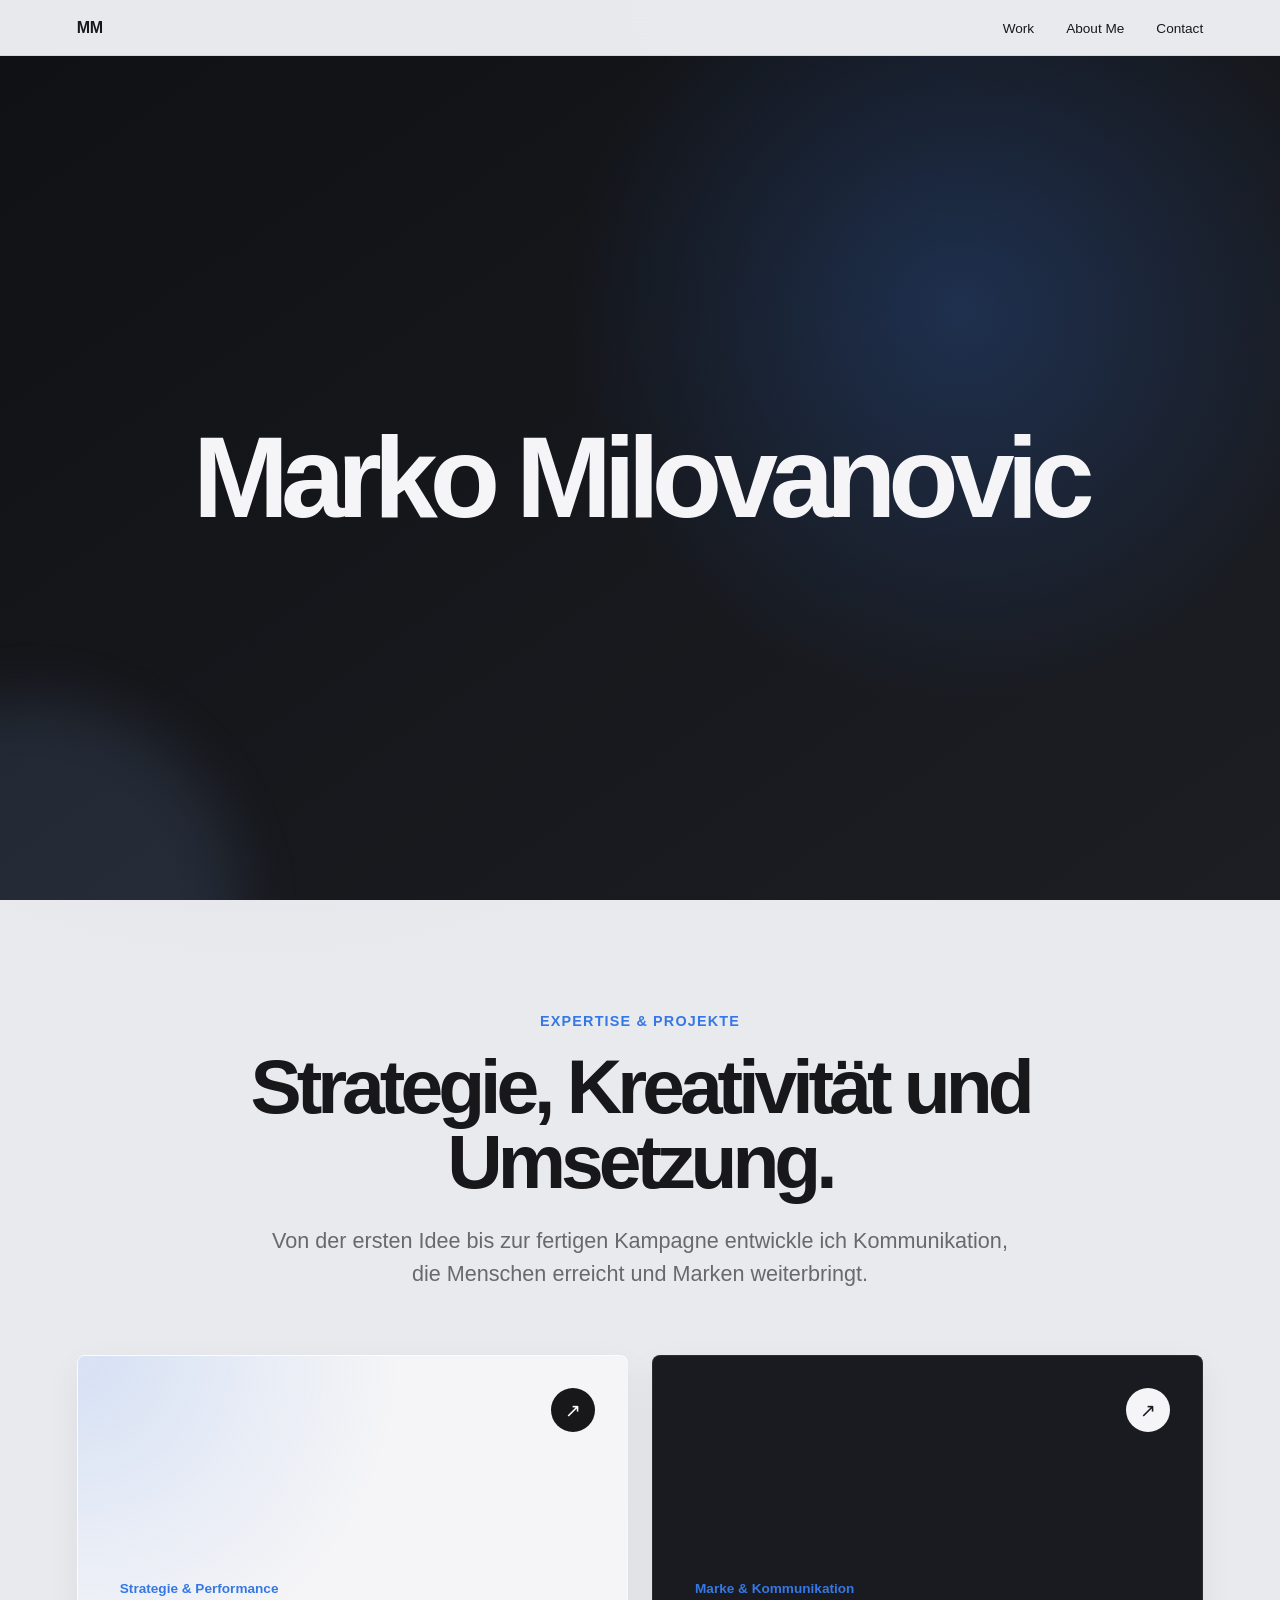
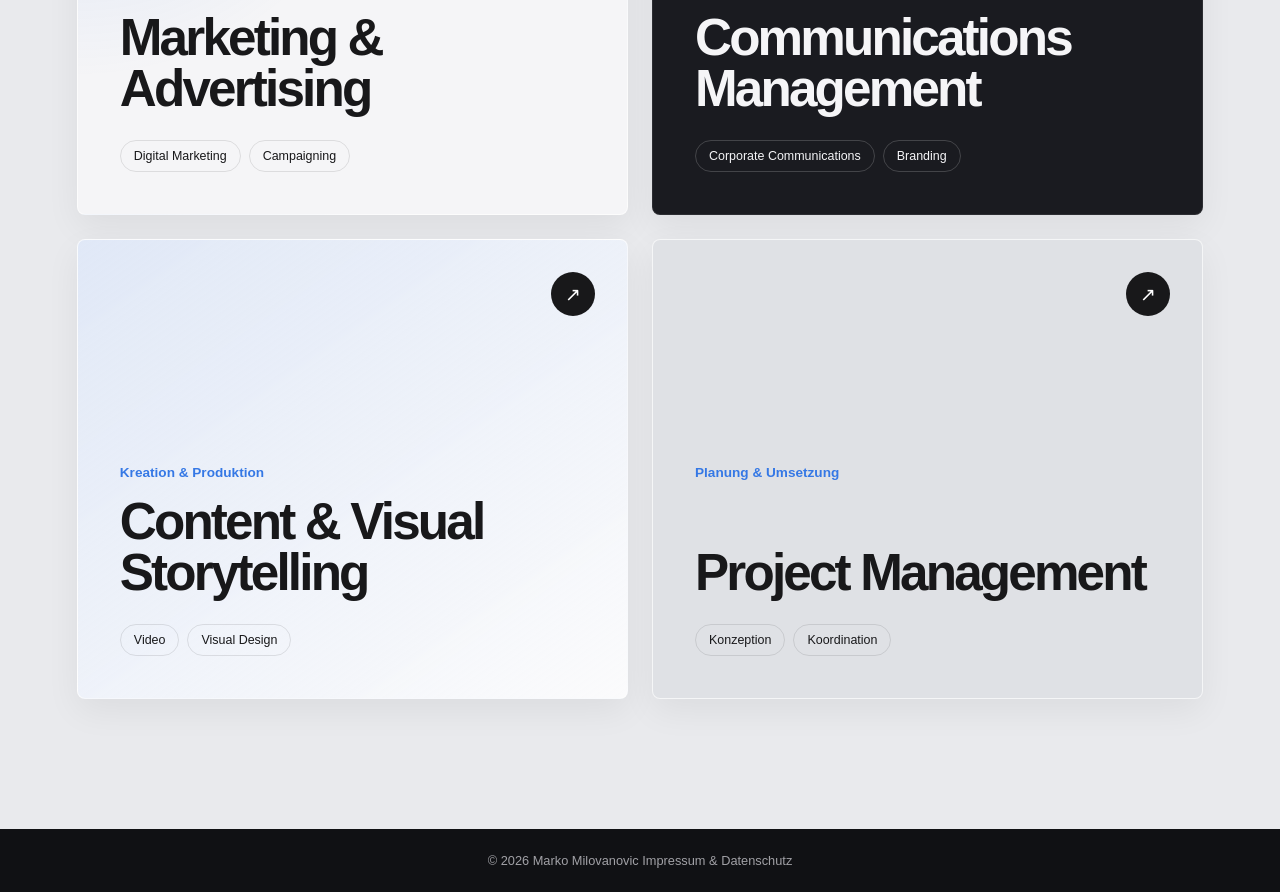
==== index.html @ e4eab1ae "Initial commit" ====
<!DOCTYPE html>
<html lang="de">
<head>
  <meta charset="UTF-8" />
  <meta name="viewport" content="width=device-width, initial-scale=1.0" />

  <meta
    name="description"
    content="Portfolio von Marko Milovanovic mit Projekten aus Marketing, Kommunikation, Content und Projektmanagement."
  />

  <title>Marko Milovanovic – Portfolio</title>
  <link rel="stylesheet" href="styles.css" />
</head>

<body>

  <div class="page-wrap">

    <!-- HEADER -->
    <header class="main-header">

      <a class="logo" href="index.html">MM</a>

      <nav aria-label="Hauptnavigation">
        <ul>
          <li><a href="#work">Work</a></li>
          <li><a href="about.html">About Me</a></li>
          <li><a href="contact.html">Contact</a></li>
        </ul>
      </nav>

    </header>

    <!-- HERO -->
    <section class="hero">
      <h1 id="title">Marko Milovanovic</h1>
    </section>

    <!-- EXPERTISE & WORK -->
    <section class="work-section" id="work">

      <div class="section-heading">

        <p class="section-label">Expertise & Projekte</p>

        <h2 class="work-title">
          Strategie, Kreativität und Umsetzung.
        </h2>

        <p class="section-intro">
          Von der ersten Idee bis zur fertigen Kampagne entwickle ich
          Kommunikation, die Menschen erreicht und Marken weiterbringt.
        </p>

      </div>

      <div class="project-grid">

        <!-- MARKETING -->
        <a class="project-card marketing-card" href="marketing.html">


          <div class="card-content">
            <p class="card-label">Strategie & Performance</p>
            <h3>Marketing & Advertising</h3>

            <div class="card-tags">
              <span>Digital Marketing</span>
              <span>Campaigning</span>
            </div>
          </div>

          <span class="card-arrow">↗</span>

        </a>

        <!-- COMMUNICATIONS MANAGEMENT -->
        <a class="project-card communications-card" href="communications.html">

          <div class="card-content">
            <p class="card-label">Marke & Kommunikation</p>
            <h3>Communications Management</h3>

            <div class="card-tags">
              <span>Corporate Communications</span>
              <span>Branding</span>
            </div>
          </div>

          <span class="card-arrow">↗</span>

        </a>

        <!-- CONTENT -->
        <a class="project-card content-card" href="content.html">

          <div class="card-content">
            <p class="card-label">Kreation & Produktion</p>
            <h3>Content & Visual Storytelling</h3>

            <div class="card-tags">
              <span>Video</span>
              <span>Visual Design</span>
            </div>
          </div>

          <span class="card-arrow">↗</span>

        </a>

        <!-- PROJECT MANAGEMENT -->
        <a
          class="project-card projectmanagement-card"
          href="projectmanagement.html"        >

          <div class="card-content">
            <p class="card-label">Planung & Umsetzung</p>
            <h3>Project Management</h3>

            <div class="card-tags">
              <span>Konzeption</span>
              <span>Koordination</span>
            </div>
          </div>

          <span class="card-arrow">↗</span>

        </a>

      </div>

    </section>

  </div>

  <!-- FOOTER -->
  <footer class="site-footer">

    <div class="footer-inner">
  
      <span>
        © 2026 Marko Milovanovic
      </span>
  
      <a href="legal.html">
        Impressum &amp; Datenschutz
      </a>
  
    </div>
  
  </footer>

  <script src="script.js"></script>

</body>
</html>
---- styles.css ----
/* ==============================
   BASIS
============================== */
* {
  margin: 0;
  padding: 0;
  box-sizing: border-box;
}
:root {
  --background: #e9eaed;
  --surface: #f5f5f7;
  --surface-strong: #ffffff;
  --text: #18181a;
  --text-secondary: #68686d;
  --border: rgba(0, 0, 0, 0.1);
  --dark: #101114;
  --dark-soft: #1a1b20;
  --blue: #3578e5;
  --blue-soft: #8db5f5;
  --radius: 8px;
}

html {
  scroll-behavior: smooth;
}

body {
  min-height: 100vh;
  display: flex;
  flex-direction: column;
  overflow-x: hidden;
  color: var(--text);
  background:
    radial-gradient(circle at 20% 10%, rgba(53, 120, 229, 0.12), transparent 30%),
    var(--background);
  font-family: -apple-system, BlinkMacSystemFont, "SF Pro Display",
    "SF Pro Text", "Helvetica Neue", Arial, sans-serif;
  -webkit-font-smoothing: antialiased;
}

.page-wrap {
  flex: 1;
  display: flex;
  flex-direction: column;
}

a {
  color: inherit;
  text-decoration: none;
}

p {
  color: var(--text-secondary);
  line-height: 1.6;
}

/* ==============================
   HEADER UND FOOTER
============================== */
.main-header {
  position: sticky;
  top: 0;
  z-index: 100;
  width: 100%;
  height: 56px;
  padding: 0 6%;
  display: flex;
  justify-content: space-between;
  align-items: center;
  background: rgba(233, 234, 237, 0.86);
  border-bottom: 1px solid rgba(0, 0, 0, 0.08);
  backdrop-filter: blur(20px);
  -webkit-backdrop-filter: blur(20px);
}

.logo {
  color: var(--text);
  font-size: 1rem;
  font-weight: 700;
  letter-spacing: -0.03em;
}

.main-header ul {
  display: flex;
  align-items: center;
  gap: 32px;
  list-style: none;
}

.main-header li a {
  color: var(--text);
  font-size: 0.85rem;
  font-weight: 500;
  transition: color 0.25s ease;
}

.main-header li a:hover {
  color: var(--blue);
}

.header-line {
  display: none;
}

.site-footer {
  padding: 24px 20px;
  color: #a1a1a6;
  background: var(--dark);
  text-align: center;
  font-size: 0.8rem;
}

/* ==============================
   STARTSEITE: HERO
============================== */
.hero {
  position: relative;
  min-height: calc(100vh - 56px);
  padding: 80px 6%;
  display: flex;
  justify-content: center;
  align-items: center;
  overflow: hidden;
  text-align: center;
  background:
    radial-gradient(circle at 75% 30%, rgba(53, 120, 229, 0.25), transparent 35%),
    linear-gradient(145deg, var(--dark), #1c1e24);
}

.hero::after {
  content: "";
  position: absolute;
  left: -180px;
  bottom: -220px;
  width: 420px;
  height: 420px;
  border-radius: 50%;
  background: rgba(141, 181, 245, 0.12);
  filter: blur(30px);
}

#title {
  position: relative;
  z-index: 1;
  max-width: 1100px;
  color: #f5f5f7;
  font-size: clamp(3.5rem, 9vw, 8rem);
  line-height: 0.95;
  font-weight: 700;
  letter-spacing: -0.07em;
}

/* ==============================
   STARTSEITE: BEREICHE
============================== */
.work-section {
  padding: 110px 6% 130px;
  scroll-margin-top: 56px;
}

.section-heading {
  max-width: 1050px;
  margin: 0 auto 65px;
  text-align: center;
}

.section-label,
.detail-label,
.project-category {
  color: var(--blue);
  font-size: 0.9rem;
  font-weight: 600;
  letter-spacing: 0.08em;
  text-transform: uppercase;
}

.section-heading .work-title {
  margin: 16px 0 24px;
  color: var(--text);
  font-size: clamp(2.8rem, 6vw, 5.5rem);
  line-height: 0.98;
  font-weight: 700;
  letter-spacing: -0.065em;
}

.section-intro {
  max-width: 750px;
  margin: 0 auto;
  font-size: clamp(1.05rem, 2vw, 1.35rem);
  line-height: 1.55;
}

.project-grid {
  width: 100%;
  max-width: 1400px;
  margin: 0 auto;
  display: grid;
  grid-template-columns: repeat(2, minmax(0, 1fr));
  gap: 24px;
}

.project-card {
  position: relative;
  min-height: 460px;
  padding: 42px;
  display: flex;
  flex-direction: column;
  justify-content: flex-end;
  overflow: hidden;
  border: 1px solid rgba(255, 255, 255, 0.7);
  border-radius: var(--radius);
  background: var(--surface);
  box-shadow: 0 12px 35px rgba(0, 0, 0, 0.06);
  transition: transform 0.4s ease, box-shadow 0.4s ease;
}

.project-card:hover {
  transform: translateY(-8px);
  box-shadow: 0 24px 55px rgba(0, 0, 0, 0.12);
}

.card-content {
  position: relative;
  z-index: 1;
}

.card-label {
  margin-bottom: 12px;
  color: var(--blue);
  font-size: 0.85rem;
  font-weight: 600;
}

.project-card h3 {
  max-width: 560px;
  min-height: 2em;
  margin-bottom: 18px;
  display: flex;
  align-items: flex-end;
  color: var(--text);
  font-size: clamp(2rem, 4vw, 3.8rem);
  line-height: 1;
  font-weight: 700;
  letter-spacing: -0.055em;
}

.card-tags {
  margin-top: 26px;
  display: flex;
  flex-wrap: wrap;
  gap: 8px;
}

.card-tags span {
  padding: 8px 13px;
  border: 1px solid var(--border);
  border-radius: 100px;
  color: var(--text);
  font-size: 0.78rem;
  font-weight: 500;
}

.card-arrow {
  position: absolute;
  top: 32px;
  right: 32px;
  width: 44px;
  height: 44px;
  display: grid;
  place-items: center;
  border-radius: 50%;
  color: #fff;
  background: var(--text);
  font-size: 1.2rem;
  transition: transform 0.3s ease, background 0.3s ease;
}

.project-card:hover .card-arrow {
  transform: rotate(45deg);
  background: var(--blue);
}

.marketing-card {
  background:
    radial-gradient(circle at top left, rgba(53, 120, 229, 0.16), transparent 45%),
    var(--surface);
}

.communications-card {
  background: var(--dark-soft);
  border-color: rgba(255, 255, 255, 0.08);
}

.communications-card h3,
.communications-card .card-tags span {
  color: #f5f5f7;
}

.communications-card .card-tags span {
  border-color: rgba(255, 255, 255, 0.18);
}

.communications-card .card-arrow {
  color: var(--dark-soft);
  background: #f5f5f7;
}

.content-card {
  background:
    linear-gradient(145deg, rgba(141, 181, 245, 0.2), rgba(255, 255, 255, 0.65)),
    var(--surface);
}

.projectmanagement-card {
  background: #dfe1e5;
}

/* ==============================
   KONTAKT
============================== */
.contact-page { background: var(--dark); }

.contact-page .main-header { background: rgba(245, 245, 247, 0.94); }

.main-header a.active { color: var(--blue); }

.contact-hero {
  position: relative;
  min-height: 720px;
  padding: 110px 7% 100px;
  display: flex;
  flex-direction: column;
  justify-content: center;
  overflow: hidden;
  color: #f5f5f7;
  background:
    radial-gradient(circle at 82% 30%, rgba(53, 120, 229, 0.5), transparent 30%),
    radial-gradient(circle at 12% 90%, rgba(141, 181, 245, 0.14), transparent 28%),
    var(--dark);
}

.contact-hero::after {
  content: "";
  position: absolute;
  right: -120px;
  top: 80px;
  width: 430px;
  height: 430px;
  border: 1px solid rgba(255, 255, 255, 0.12);
  border-radius: 50%;
  pointer-events: none;
}

.contact-eyebrow {
  position: relative;
  z-index: 1;
  margin-bottom: 28px;
  color: #75a7f7;
  font-size: 0.88rem;
  font-weight: 600;
  letter-spacing: 0.09em;
  text-transform: uppercase;
}

.contact-hero h1 {
  position: relative;
  z-index: 1;
  max-width: 1250px;
  font-size: clamp(4rem, 8.5vw, 8.5rem);
  line-height: 0.9;
  letter-spacing: -0.075em;
}

.contact-hero h1 span { color: #75a7f7; }

.contact-lead {
  position: relative;
  z-index: 1;
  max-width: 680px;
  margin-top: 40px;
  color: #b8b8bd;
  font-size: clamp(1.05rem, 1.8vw, 1.3rem);
  line-height: 1.65;
}

.contact-mail-button {
  position: relative;
  z-index: 1;
  width: fit-content;
  margin-top: 38px;
  padding: 16px 20px 16px 24px;
  display: flex;
  align-items: center;
  gap: 30px;
  border-radius: 999px;
  color: #fff;
  background: var(--blue);
  font-weight: 600;
  transition: transform 0.25s ease, background 0.25s ease;
}

.contact-mail-button:hover {
  transform: translateY(-3px);
  background: #2868cf;
}

.contact-options {
  padding: 24px 6%;
  display: grid;
  grid-template-columns: 1.35fr 0.8fr 0.8fr;
  gap: 18px;
  background: #e6e7ea;
}

.contact-option {
  position: relative;
  min-width: 0;
  min-height: 280px;
  padding: 34px;
  display: flex;
  flex-direction: column;
  justify-content: space-between;
  border: 1px solid rgba(255, 255, 255, 0.75);
  border-radius: 28px;
  color: var(--text);
  background: var(--surface);
  transition: transform 0.3s ease, background 0.3s ease, color 0.3s ease;
}

a.contact-option:hover {
  transform: translateY(-5px);
  color: #fff;
  background: var(--blue);
}

.contact-option-primary {
  background: linear-gradient(145deg, #f8f9fb, #dce8fa);
}

.contact-option-label {
  color: var(--muted);
  font-size: 0.78rem;
  font-weight: 600;
  letter-spacing: 0.09em;
  text-transform: uppercase;
}

.contact-option strong {
  max-width: 100%;
  overflow-wrap: anywhere;
  font-size: clamp(1.4rem, 2.4vw, 2.5rem);
  line-height: 1.05;
  letter-spacing: -0.045em;
}

.contact-option-arrow {
  position: absolute;
  top: 28px;
  right: 30px;
  font-size: 1.3rem;
}

a.contact-option:hover .contact-option-label { color: rgba(255, 255, 255, 0.72); }

.contact-status {
  display: flex;
  align-items: center;
  gap: 9px;
  color: var(--muted);
  font-size: 0.88rem;
}

.contact-status i {
  width: 9px;
  height: 9px;
  border-radius: 50%;
  background: #34c759;
  box-shadow: 0 0 0 5px rgba(52, 199, 89, 0.12);
}

.contact-socials {
  padding: 110px 7%;
  display: flex;
  justify-content: space-between;
  align-items: flex-end;
  gap: 40px;
  color: #f5f5f7;
  background: var(--dark);
}

.contact-socials > p {
  color: #8e8e93;
  font-size: 0.9rem;
  text-transform: uppercase;
  letter-spacing: 0.08em;
}

.contact-social-links {
  display: flex;
  flex-wrap: wrap;
  justify-content: flex-end;
  gap: 15px 35px;
}

.contact-social-links a {
  color: #f5f5f7;
  font-size: clamp(1.8rem, 4vw, 3.8rem);
  font-weight: 650;
  letter-spacing: -0.045em;
  transition: color 0.25s ease;
}

.contact-social-links a:hover { color: #75a7f7; }

/* ==============================
   DETAILSEITEN
============================== */
.detail-page {
  width: 100%;
}

.detail-hero {
  position: relative;
  min-height: 620px;
  padding: 80px 7%;
  display: flex;
  flex-direction: column;
  justify-content: center;
  overflow: hidden;
  background:
    radial-gradient(circle at 78% 25%, rgba(53, 120, 229, 0.4), transparent 32%),
    linear-gradient(145deg, var(--dark), #20232a);
}

.detail-hero::after {
  content: "";
  position: absolute;
  right: -160px;
  bottom: -230px;
  width: 500px;
  height: 500px;
  border-radius: 50%;
  background: rgba(141, 181, 245, 0.14);
  filter: blur(25px);
  pointer-events: none;
}

.detail-hero .detail-label {
  position: relative;
  z-index: 1;
  margin-bottom: 20px;
  color: #75a7f7;
}

.detail-hero h1 {
  position: relative;
  z-index: 1;
  max-width: 1200px;
  color: #f5f5f7;
  font-size: clamp(4rem, 9vw, 8.5rem);
  line-height: 0.9;
  font-weight: 700;
  letter-spacing: -0.075em;
}

.detail-hero .detail-intro {
  position: relative;
  z-index: 1;
  max-width: 780px;
  margin-top: 35px;
  color: #b8b8bd;
  font-size: clamp(1.1rem, 2vw, 1.4rem);
  line-height: 1.55;
}

.detail-content {
  max-width: 1400px;
  margin: 0 auto;
  padding: 130px 7%;
  display: grid;
  grid-template-columns: 0.9fr 1.1fr;
  gap: 100px;
}

.detail-heading h2 {
  margin-top: 15px;
  color: var(--text);
  font-size: clamp(2.6rem, 5vw, 4.8rem);
  line-height: 1;
  font-weight: 700;
  letter-spacing: -0.06em;
}

.detail-text p {
  margin-bottom: 25px;
  font-size: 1.15rem;
  line-height: 1.75;
}

.skills-section {
  padding: 120px 7%;
  background: #dfe1e5;
}

.skills-section > .section-label {
  max-width: 1220px;
  margin: 0 auto 35px;
}

.skills-grid {
  max-width: 1220px;
  margin: 0 auto;
  display: grid;
  grid-template-columns: repeat(3, 1fr);
  gap: 20px;
}

.skill-card {
  min-height: 300px;
  padding: 35px;
  display: flex;
  flex-direction: column;
  justify-content: flex-end;
  border: 1px solid rgba(255, 255, 255, 0.65);
  border-radius: 26px;
  background: rgba(247, 247, 248, 0.8);
  transition: transform 0.35s ease, background 0.35s ease;
}

.skill-card:hover {
  transform: translateY(-7px);
  box-shadow: 0 20px 45px rgba(53, 120, 229, 0.16);
}

.skill-card:nth-child(1):hover {
  background: radial-gradient(circle at top right, rgba(53, 120, 229, 0.32), transparent 55%), #f5f7fb;
}

.skill-card:nth-child(2):hover {
  background: radial-gradient(circle at top right, rgba(113, 91, 221, 0.28), transparent 55%), #f7f5fb;
}

.skill-card:nth-child(3):hover {
  background: radial-gradient(circle at top right, rgba(55, 174, 160, 0.27), transparent 55%), #f4f8f7;
}

.skill-card:nth-child(1):hover h3 { color: #2467ca; }
.skill-card:nth-child(2):hover h3 { color: #6751c9; }
.skill-card:nth-child(3):hover h3 { color: #278b80; }

.skill-card h3 {
  margin-bottom: 15px;
  color: var(--text);
  font-size: 1.8rem;
  line-height: 1.1;
  letter-spacing: -0.04em;
}

.skill-card p {
  font-size: 0.95rem;
}

.detail-projects {
  padding: 130px 7%;
}

.detail-projects .detail-heading {
  max-width: 900px;
  margin: 0 auto 60px;
  text-align: center;
}

.detail-project-grid {
  max-width: 1220px;
  margin: 0 auto;
  display: grid;
  grid-template-columns: repeat(2, 1fr);
  gap: 24px;
}

.detail-project-card {
  min-height: 420px;
  padding: 45px;
  display: flex;
  flex-direction: column;
  justify-content: flex-end;
  overflow: hidden;
  border: 1px solid rgba(255, 255, 255, 0.7);
  border-radius: var(--radius);
  background:
    radial-gradient(circle at top right, rgba(53, 120, 229, 0.2), transparent 38%),
    var(--surface);
  transition: transform 0.4s ease, box-shadow 0.4s ease;
}

.detail-project-card:nth-child(2) {
  background:
    radial-gradient(circle at top right, rgba(53, 120, 229, 0.25), transparent 40%),
    var(--dark-soft);
}

.detail-project-card:hover {
  transform: translateY(-8px);
  box-shadow: 0 25px 55px rgba(0, 0, 0, 0.12);
}

.project-category {
  margin-bottom: 14px;
}

.detail-project-card h3 {
  min-height: 2em;
  display: flex;
  align-items: flex-end;
  margin-bottom: 17px;
  color: var(--text);
  font-size: clamp(2rem, 4vw, 3.5rem);
  line-height: 1;
  letter-spacing: -0.05em;
}

.detail-project-card p:last-child {
  max-width: 540px;
  min-height: 4.8em;
}

/* Farbsystem der Kompetenzseiten */
.page-marketing .detail-hero {
  background: radial-gradient(circle at 80% 25%, rgba(255, 255, 255, 0.22), transparent 32%), #3578e5;
}

.page-marketing .detail-hero h1,
.page-marketing .detail-intro,
.page-projectmanagement .detail-hero h1,
.page-projectmanagement .detail-intro {
  color: #fff;
}

.page-marketing .detail-label,
.page-communications .detail-label,
.page-projectmanagement .detail-label {
  color: rgba(255, 255, 255, 0.72);
}

.page-communications .detail-hero {
  background: radial-gradient(circle at 80% 25%, rgba(53, 120, 229, 0.3), transparent 35%), #1a1b20;
}

.page-content .detail-hero {
  background: radial-gradient(circle at 80% 25%, rgba(255, 255, 255, 0.45), transparent 35%), #8db5f5;
}

.page-content .detail-hero h1 { color: #18181a; }
.page-content .detail-intro { color: rgba(24, 24, 26, 0.7); }
.page-content .detail-label { color: rgba(24, 24, 26, 0.62); }

.page-projectmanagement .detail-hero {
  background: radial-gradient(circle at 80% 25%, rgba(255, 255, 255, 0.2), transparent 35%), #8a8f99;
}

/* Titelwechsel auf der Startseite */
.title-pop {
  display: block;
  transform-origin: center;
  will-change: transform, opacity, filter;
}

/* ==============================
   NEUE ABOUT-SEITE
============================== */
.about-page { width: 100%; }

.about-hero {
  min-height: 720px;
  padding: 90px 7%;
  display: flex;
  flex-direction: column;
  justify-content: flex-end;
  overflow: hidden;
  background: radial-gradient(circle at 40% 20%, rgba(53, 120, 229, 0), transparent 35%), linear-gradient(145deg, #101114, #20232a);
}

.about-eyebrow {
  margin-bottom: 22px;
  color: #75a7f7;
  font-size: 0.9rem;
  font-weight: 600;
  letter-spacing: 0.08em;
  text-transform: uppercase;
}

.about-hero h1 {
  max-width: 1250px;
  color: #f5f5f7;
  font-size: clamp(4rem, 8vw, 8rem);
  line-height: 0.9;
  font-weight: 700;
  letter-spacing: -0.075em;
}

.about-lead {
  max-width: 750px;
  margin-top: 35px;
  color: #b8b8bd;
  font-size: clamp(1.1rem, 2vw, 1.4rem);
}

.about-introduction {
  max-width: 1400px;
  margin: 0 auto;
  padding: 130px 7%;
  display: grid;
  grid-template-columns: 0.8fr 1.2fr;
  gap: 90px;
  align-items: start;
}

.about-portrait {
  position: sticky;
  top: 100px;
  height: 680px;
  overflow: hidden;
  border-radius: var(--radius);
  background: var(--surface);
}

.about-portrait img {
  width: 100%;
  height: 100%;
  display: block;
  object-fit: cover;
  transition: transform 0.6s ease;
}

.about-portrait:hover img { transform: scale(1.025); }

.about-story h2 {
  margin: 18px 0 40px;
  color: var(--text);
  font-size: clamp(2.7rem, 5vw, 5rem);
  line-height: 1;
  letter-spacing: -0.06em;
}

.about-story > p:not(.section-label) {
  margin-bottom: 25px;
  font-size: 1.12rem;
  line-height: 1.75;
}

.about-facts {
  padding: 0 7% 130px;
  display: grid;
  grid-template-columns: repeat(3, 1fr);
  gap: 20px;
}

.fact-card {
  min-height: 280px;
  padding: 35px;
  display: flex;
  flex-direction: column;
  justify-content: flex-end;
  border: 1px solid rgba(255, 255, 255, 0.7);
  border-radius: 26px;
  background: var(--surface);
  transition: transform 0.35s ease, background 0.35s ease;
}

.fact-card:hover { transform: translateY(-7px); }
.fact-card:nth-child(1):hover { background: #dce8fb; }
.fact-card:nth-child(2):hover { background: #e5e0f5; }

.fact-card:nth-child(3) {
  color: #f5f5f7;
  background: var(--dark-soft);
}

.fact-label {
  margin-bottom: 13px;
  color: var(--blue);
  font-size: 0.85rem;
  font-weight: 600;
}

.fact-card h3 {
  color: inherit;
  font-size: clamp(1.8rem, 3vw, 2.8rem);
  line-height: 1.05;
  letter-spacing: -0.045em;
}

/* Die frühere Bildcollage bleibt vollständig ausgeblendet. */
.visual-journey {
  display: none;
}

.journey-section {
  padding: 130px 7%;
  background: #dfe1e5;
}

.journey-heading {
  max-width: 850px;
  margin-bottom: 90px;
}

.journey-heading h2 {
  margin: 18px 0 25px;
  color: var(--text);
  font-size: clamp(2.8rem, 6vw, 5.5rem);
  line-height: 0.98;
  letter-spacing: -0.065em;
}

.journey-heading > p:last-child {
  max-width: 700px;
  font-size: 1.1rem;
}

.journey-list {
  max-width: 1250px;
  margin-left: auto;
}

.journey-item {
  position: relative;
  padding: 45px 0;
  display: grid;
  grid-template-columns: 22px 0.55fr 1.45fr;
  gap: 32px;
  border-top: 1px solid rgba(0, 0, 0, 0.14);
}

.journey-item:last-child { border-bottom: 1px solid rgba(0, 0, 0, 0.14); }

.journey-marker {
  width: 12px;
  height: 12px;
  margin-top: 8px;
  border-radius: 50%;
  background: var(--blue);
  box-shadow: 0 0 0 7px rgba(53, 120, 229, 0.12);
}

.journey-meta p {
  color: var(--blue);
  font-size: 0.85rem;
  font-weight: 600;
}

.journey-content h3 {
  margin-bottom: 14px;
  color: var(--text);
  font-size: clamp(1.7rem, 3vw, 2.7rem);
  line-height: 1.05;
  letter-spacing: -0.045em;
}

.journey-content p {
  max-width: 650px;
  margin-bottom: 14px;
}

.about-closing {
  padding: 150px 7%;
  text-align: center;
}

.about-closing h2 {
  max-width: 1100px;
  margin: 20px auto 35px;
  color: var(--text);
  font-size: clamp(3rem, 7vw, 6.5rem);
  line-height: 0.95;
  letter-spacing: -0.07em;
}

.about-closing > p:last-child {
  max-width: 750px;
  margin: 0 auto;
  font-size: 1.15rem;
}

.detail-project-card:nth-child(2) h3 {
  color: #f5f5f7;
}

.detail-project-card:nth-child(2) p:last-child {
  color: #a8a8ad;
}

/* ==============================
   RESPONSIVE
============================== */
@media (max-width: 900px) {
  .main-header {
    padding: 0 22px;
  }

  .main-header ul {
    gap: 18px;
  }

  .hero {
    min-height: 75vh;
    padding: 70px 25px;
  }

  #title {
    font-size: clamp(3rem, 15vw, 5rem);
  }

  .work-section,
  .detail-projects {
    padding: 80px 20px;
  }

  .section-heading {
    margin-bottom: 45px;
  }

  .project-grid,
  .detail-project-grid,
  .skills-grid {
    grid-template-columns: 1fr;
  }

  .project-card {
    min-height: 390px;
    padding: 32px;
  }

  .card-arrow {
    top: 25px;
    right: 25px;
  }

  .contact-hero {
    min-height: 650px;
    padding: 90px 25px;
  }

  .contact-options {
    padding: 20px;
    grid-template-columns: 1fr;
  }

  .contact-option { min-height: 230px; }

  .contact-socials {
    padding: 90px 25px;
    align-items: flex-start;
    flex-direction: column;
  }

  .contact-social-links { justify-content: flex-start; }

  .detail-hero {
    min-height: 540px;
    padding: 70px 25px;
  }

  .detail-content {
    padding: 90px 25px;
    grid-template-columns: 1fr;
    gap: 45px;
  }

  .skills-section {
    padding: 90px 20px;
  }

  .skill-card {
    min-height: 240px;
  }

  .detail-project-card {
    min-height: 360px;
    padding: 35px;
  }

  .about-hero {
    min-height: 600px;
    padding: 70px 25px;
  }

  .about-introduction {
    padding: 90px 20px;
    grid-template-columns: 1fr;
    gap: 50px;
  }

  .about-portrait {
    position: relative;
    top: auto;
    height: 600px;
  }

  .about-facts {
    padding: 0 20px 90px;
    grid-template-columns: 1fr;
  }

  .fact-card { min-height: 230px; }

  .journey-section { padding: 90px 20px; }
  .journey-heading { margin-bottom: 60px; }

  .journey-item {
    grid-template-columns: 18px 1fr;
    gap: 22px;
  }

  .journey-meta,
  .journey-content { grid-column: 2; }

  .about-closing { padding: 100px 20px; }
}

@media (max-width: 560px) {
  .main-header {
    height: auto;
    min-height: 56px;
  }

  .main-header ul {
    gap: 12px;
  }

  .main-header li a {
    font-size: 0.76rem;
  }

  .section-heading {
    text-align: left;
  }

  .section-intro {
    margin: 0;
  }

  .project-card {
    min-height: 350px;
    padding: 28px;
    border-radius: 22px;
  }

  .project-card h3 {
    padding-right: 30px;
  }

  .contact-hero {
    min-height: 590px;
    padding: 75px 20px;
  }

  .contact-hero h1 { font-size: clamp(3.5rem, 16vw, 5.5rem); }

  .contact-option {
    min-height: 190px;
    padding: 27px;
    border-radius: 22px;
  }

  .contact-option-arrow {
    top: 24px;
    right: 25px;
  }

  .contact-socials { padding: 75px 20px; }

  .detail-hero h1 {
    font-size: clamp(3.2rem, 16vw, 5rem);
  }

  .skill-card,
  .detail-project-card {
    border-radius: 22px;
  }

  .about-hero { min-height: 540px; }
  .about-portrait { height: 480px; }

}/* ==============================
   DIGEZZ PROJEKTSEITE
============================== */

.digezz-page {
  background: var(--background);
}

/* HERO */

.digezz-hero {
  min-height: calc(100vh - 56px);
  padding: 95px 7% 70px;

  display: grid;
  grid-template-columns: 1.15fr 0.85fr;
  gap: 60px;
  align-items: center;

  overflow: hidden;

  color: #f5f5f7;

  background:
    radial-gradient(
      circle at 82% 22%,
      rgba(53, 120, 229, 0.45),
      transparent 28%
    ),
    linear-gradient(
      145deg,
      var(--dark),
      #20232a
    );
}

.digezz-hero-content {
  position: relative;
  z-index: 1;
}

.digezz-hero h1 {
  max-width: 920px;
  margin: 20px 0 30px;

  color: #f5f5f7;

  font-size: clamp(3.7rem, 7vw, 7.5rem);
  line-height: 0.92;
  letter-spacing: -0.075em;
}

.digezz-hero h1 span {
  color: #75a7f7;
}

.digezz-lead {
  max-width: 690px;

  color: #b8b8bd;

  font-size: clamp(1.05rem, 1.7vw, 1.3rem);
  line-height: 1.65;
}

/* BUTTON */

.digezz-button {
  width: fit-content;
  margin-top: 38px;
  padding: 16px 22px;

  display: flex;
  gap: 26px;
  align-items: center;

  border-radius: 100px;

  color: var(--dark);
  background: #f5f5f7;

  font-size: 0.9rem;
  font-weight: 650;

  transition:
    transform 0.25s ease,
    background 0.25s ease;
}

.digezz-button:hover {
  transform: translateY(-3px);
  background: #75a7f7;
}

/* DIGEZZ SCHRIFTZUG */

.digezz-visual {
  display: grid;
  grid-template-columns: repeat(2, minmax(90px, 1fr));
  gap: 12px;

  transform: rotate(5deg);
}

.digezz-visual span {
  aspect-ratio: 1;

  display: grid;
  place-items: center;

  border: 1px solid rgba(255, 255, 255, 0.12);
  border-radius: 24px;

  color: #f5f5f7;
  background: rgba(255, 255, 255, 0.07);

  font-size: clamp(3rem, 6vw, 6rem);
  font-weight: 700;
  letter-spacing: -0.08em;

  backdrop-filter: blur(12px);
  -webkit-backdrop-filter: blur(12px);
}

.digezz-visual span:nth-child(2),
.digezz-visual span:nth-child(5) {
  color: var(--dark);
  background: #75a7f7;
}

/* AUFGABEN */

.digezz-tasks {
  padding: 130px 7%;
}

.digezz-heading {
  max-width: 900px;
  margin-bottom: 80px;
}

.digezz-heading h2 {
  margin-top: 18px;

  color: var(--text);

  font-size: clamp(2.8rem, 6vw, 5.5rem);
  line-height: 0.98;
  letter-spacing: -0.065em;
}

.digezz-task-list {
  max-width: 1250px;
  margin-left: auto;
}

.digezz-task {
  padding: 42px 0;

  display: grid;
  grid-template-columns: 100px 1fr;
  gap: 28px;

  border-top: 1px solid rgba(0, 0, 0, 0.14);
}

.digezz-task:last-child {
  border-bottom: 1px solid rgba(0, 0, 0, 0.14);
}

.digezz-number {
  color: var(--blue);

  font-size: 0.9rem;
  font-weight: 650;
}

.digezz-task h3 {
  margin-bottom: 12px;

  color: var(--text);

  font-size: clamp(1.9rem, 4vw, 3.5rem);
  line-height: 1;
  letter-spacing: -0.05em;
}

.digezz-task p {
  max-width: 670px;

  font-size: 1.08rem;
  line-height: 1.65;
}

/* ABSCHLUSS */

.digezz-cta {
  padding: 135px 7%;

  color: #f5f5f7;
  background: var(--dark-soft);
}

.digezz-cta > p {
  margin-bottom: 18px;

  color: #75a7f7;

  font-weight: 600;
}

.digezz-cta h2 {
  max-width: 900px;

  color: #f5f5f7;

  font-size: clamp(2.8rem, 6vw, 5.6rem);
  line-height: 0.98;
  letter-spacing: -0.065em;
}

.digezz-cta a {
  margin-top: 45px;
  padding-bottom: 8px;

  display: inline-flex;
  gap: 20px;

  color: #f5f5f7;

  border-bottom: 1px solid #75a7f7;

  font-weight: 650;
}

/* TABLET */

@media (max-width: 850px) {

  .digezz-hero {
    grid-template-columns: 1fr;
    padding-top: 80px;
  }

  .digezz-visual {
    width: 100%;
    max-width: 430px;
    margin: 20px auto 0;
  }
}

/* SMARTPHONE */

@media (max-width: 560px) {

  .digezz-hero,
  .digezz-tasks,
  .digezz-cta {
    padding-left: 20px;
    padding-right: 20px;
  }

  .digezz-visual {
    grid-template-columns: repeat(3, 1fr);
  }

  .digezz-visual span {
    border-radius: 18px;
  }

  .digezz-task {
    grid-template-columns: 46px 1fr;
    gap: 14px;
  }
}/* ==============================
   DIGEZZ KARTE
============================== */

.detail-project-card {
  color: inherit;
  text-decoration: none;
}

.digezz-project-card {
  cursor: pointer;
}

.detail-project-link {
  margin-top: 28px;

  display: inline-flex;
  align-items: center;

  color: var(--blue);

  font-size: 0.9rem;
  font-weight: 650;

  transition: transform 0.25s ease;
}

.digezz-project-card:hover .detail-project-link {
  transform: translateX(6px);
}/* ==============================
   REPOWER PROJEKTSEITE
============================== */

.repower-page {
  background: var(--background);
}

/* HERO */

.repower-hero {
  min-height: calc(100vh - 56px);
  padding: 95px 7% 80px;

  display: grid;
  grid-template-columns: 1.15fr 0.85fr;
  gap: 70px;
  align-items: center;

  overflow: hidden;

  color: #f5f5f7;

  background:
    radial-gradient(
      circle at 82% 20%,
      rgba(93, 176, 108, 0.35),
      transparent 30%
    ),
    linear-gradient(
      145deg,
      #101713,
      #1c2820
    );
}

.repower-hero-content {
  position: relative;
  z-index: 1;
}

.repower-hero h1 {
  max-width: 950px;
  margin: 20px 0 30px;

  color: #f5f5f7;

  font-size: clamp(3.7rem, 7vw, 7.5rem);
  line-height: 0.92;
  letter-spacing: -0.075em;
}

.repower-hero h1 span {
  color: #8ed09a;
}

.repower-lead {
  max-width: 720px;

  color: #c2c9c4;

  font-size: clamp(1.05rem, 1.7vw, 1.3rem);
  line-height: 1.65;
}

/* HERO BUTTONS */

.repower-hero-actions {
  margin-top: 38px;

  display: flex;
  flex-wrap: wrap;
  gap: 12px;
}

.repower-primary-button,
.repower-secondary-button {
  width: fit-content;
  padding: 16px 22px;

  display: inline-flex;
  align-items: center;
  gap: 24px;

  border-radius: 100px;

  font-size: 0.9rem;
  font-weight: 650;

  transition:
    transform 0.25s ease,
    background 0.25s ease;
}

.repower-primary-button {
  color: #101713;
  background: #8ed09a;
}

.repower-secondary-button {
  border: 1px solid rgba(255, 255, 255, 0.3);

  color: #f5f5f7;
  background: rgba(255, 255, 255, 0.06);
}

.repower-primary-button:hover,
.repower-secondary-button:hover {
  transform: translateY(-3px);
}

.repower-secondary-button:hover {
  background: rgba(255, 255, 255, 0.13);
}

/* HERO VISUAL */

.repower-hero-visual {
  display: grid;
  grid-template-columns: repeat(2, minmax(120px, 1fr));
  gap: 13px;

  transform: rotate(4deg);
}

.repower-hero-visual span {
  aspect-ratio: 1;

  display: grid;
  place-items: center;

  border: 1px solid rgba(255, 255, 255, 0.12);
  border-radius: 26px;

  color: #f5f5f7;
  background: rgba(255, 255, 255, 0.07);

  font-size: clamp(1rem, 2vw, 1.35rem);
  font-weight: 650;

  backdrop-filter: blur(12px);
  -webkit-backdrop-filter: blur(12px);
}

.repower-hero-visual span:nth-child(2),
.repower-hero-visual span:nth-child(3) {
  color: #101713;
  background: #8ed09a;
}

/* EINLEITUNG */

.repower-introduction {
  padding: 130px 7%;

  display: grid;
  grid-template-columns: 0.9fr 1.1fr;
  gap: 100px;
}

.repower-heading {
  max-width: 900px;
}

.repower-heading h2 {
  margin-top: 18px;

  color: var(--text);

  font-size: clamp(2.8rem, 5vw, 5rem);
  line-height: 0.98;
  letter-spacing: -0.065em;
}

.repower-introduction-text p {
  margin-bottom: 24px;

  font-size: 1.1rem;
  line-height: 1.75;
}

/* LEITIDEE */

.repower-big-idea {
  padding: 130px 7%;

  color: #f5f5f7;
  background: #101713;
}

.repower-big-idea blockquote {
  max-width: 1150px;
  margin: 22px 0 35px;

  color: #8ed09a;

  font-size: clamp(3.4rem, 8vw, 8rem);
  font-weight: 700;
  line-height: 0.92;
  letter-spacing: -0.075em;
}

.repower-big-idea > p:last-child {
  max-width: 760px;

  color: #c2c9c4;

  font-size: 1.15rem;
  line-height: 1.7;
}

/* PROZESS */

.repower-process {
  padding: 130px 7%;
}

.repower-process .repower-heading {
  margin-bottom: 85px;
}

.repower-process-list {
  max-width: 1250px;
  margin-left: auto;
}

.repower-process-item {
  padding: 42px 0;

  display: grid;
  grid-template-columns: 100px 1fr;
  gap: 28px;

  border-top: 1px solid rgba(0, 0, 0, 0.14);
}

.repower-process-item:last-child {
  border-bottom: 1px solid rgba(0, 0, 0, 0.14);
}

.repower-process-item > span {
  color: #4b965a;

  font-size: 0.9rem;
  font-weight: 650;
}

.repower-process-item h3 {
  margin-bottom: 12px;

  color: var(--text);

  font-size: clamp(1.9rem, 4vw, 3.5rem);
  line-height: 1;
  letter-spacing: -0.05em;
}

.repower-process-item p {
  max-width: 680px;

  font-size: 1.08rem;
  line-height: 1.65;
}

/* MEIN BEITRAG */

.repower-contribution {
  padding: 130px 7%;

  background: #dfe8e1;
}

.repower-contribution .repower-heading {
  margin-bottom: 75px;
}

.repower-contribution-grid {
  display: grid;
  grid-template-columns: repeat(2, 1fr);
  gap: 18px;
}

.repower-contribution-grid article {
  min-height: 320px;
  padding: 38px;

  display: flex;
  flex-direction: column;
  justify-content: flex-end;

  border: 1px solid rgba(255, 255, 255, 0.7);
  border-radius: 28px;

  background: rgba(255, 255, 255, 0.55);
}

.repower-contribution-grid span {
  margin-bottom: auto;

  color: #4b965a;

  font-size: 0.85rem;
  font-weight: 650;
}

.repower-contribution-grid h3 {
  margin-bottom: 14px;

  color: var(--text);

  font-size: clamp(1.8rem, 3vw, 2.8rem);
  line-height: 1.05;
  letter-spacing: -0.045em;
}

.repower-contribution-grid p {
  max-width: 520px;
}

/* AUSZEICHNUNG */

.repower-award {
  padding: 130px 7%;

  display: grid;
  grid-template-columns: 0.65fr 1.35fr;
  gap: 90px;
  align-items: center;

  background: #f5f5f7;
}

.repower-award-badge {
  aspect-ratio: 1;

  display: grid;
  place-items: center;

  border-radius: 50%;

  color: #101713;
  background: #8ed09a;

  font-size: clamp(5rem, 12vw, 10rem);

  box-shadow: 0 30px 70px rgba(75, 150, 90, 0.25);
}

.repower-award-content h2 {
  margin: 18px 0 28px;

  color: var(--text);

  font-size: clamp(3rem, 6vw, 5.8rem);
  line-height: 0.95;
  letter-spacing: -0.07em;
}

.repower-award-content > p:not(.section-label) {
  max-width: 700px;
  margin-bottom: 18px;

  font-size: 1.08rem;
  line-height: 1.7;
}

.repower-award-content a {
  margin-top: 24px;
  padding-bottom: 8px;

  display: inline-flex;
  gap: 20px;

  color: #4b965a;

  border-bottom: 1px solid #4b965a;

  font-weight: 650;
}

/* LINKEDIN */

.repower-linkedin {
  padding: 140px 7%;

  color: #f5f5f7;
  background: #101713;
}

.repower-linkedin > p {
  margin-bottom: 18px;

  color: #8ed09a;

  font-weight: 650;
}

.repower-linkedin h2 {
  max-width: 950px;

  color: #f5f5f7;

  font-size: clamp(2.8rem, 6vw, 5.6rem);
  line-height: 0.98;
  letter-spacing: -0.065em;
}

.repower-linkedin a {
  margin-top: 45px;
  padding-bottom: 8px;

  display: inline-flex;
  gap: 20px;

  color: #f5f5f7;

  border-bottom: 1px solid #8ed09a;

  font-weight: 650;
}

/* TABLET */

@media (max-width: 900px) {

  .repower-hero,
  .repower-introduction,
  .repower-award {
    grid-template-columns: 1fr;
  }

  .repower-hero-visual {
    width: 100%;
    max-width: 500px;
    margin: 20px auto 0;
  }

  .repower-introduction {
    gap: 50px;
  }

  .repower-award {
    gap: 60px;
  }

  .repower-award-badge {
    width: 280px;
  }
}

/* SMARTPHONE */

@media (max-width: 600px) {

  .repower-hero,
  .repower-introduction,
  .repower-big-idea,
  .repower-process,
  .repower-contribution,
  .repower-award,
  .repower-linkedin {
    padding-left: 20px;
    padding-right: 20px;
  }

  .repower-hero {
    padding-top: 80px;
  }

  .repower-hero-visual {
    grid-template-columns: repeat(2, 1fr);
  }

  .repower-process-item {
    grid-template-columns: 46px 1fr;
    gap: 14px;
  }

  .repower-contribution-grid {
    grid-template-columns: 1fr;
  }

  .repower-contribution-grid article {
    min-height: 280px;
  }

  .repower-award-badge {
    width: 220px;
  }
}/* ==============================
   REPOWER REDESIGN
============================== */

.repower-page {
  background: #f2f2f2;
}

/* HERO */

.repower-hero {
  min-height: 720px;
  padding: 110px 7%;

  display: flex;
  align-items: center;

  color: #ffffff;

  background:
    linear-gradient(
      135deg,
      #171717,
      #2b1012
    );
}

.repower-hero-content {
  width: 100%;
  max-width: 1050px;
}

.repower-hero h1 {
  max-width: 1000px;
  margin: 20px 0 30px;

  color: #ffffff;

  font-size: clamp(3.7rem, 7vw, 7.5rem);
  line-height: 0.92;
  letter-spacing: -0.075em;
}

.repower-hero h1 span {
  color: #e30613;
}

.repower-lead {
  max-width: 700px;

  color: #c9c9c9;

  font-size: clamp(1.05rem, 1.7vw, 1.3rem);
  line-height: 1.65;
}

/* Die vier Kästchen werden entfernt */

.repower-hero-visual {
  display: none;
}

/* BUTTONS */

.repower-hero-actions {
  margin-top: 38px;

  display: flex;
  flex-wrap: wrap;
  gap: 12px;
}

.repower-primary-button,
.repower-secondary-button {
  padding: 15px 21px;

  display: inline-flex;
  align-items: center;
  gap: 22px;

  border-radius: 100px;

  font-size: 0.9rem;
  font-weight: 650;

  transition:
    transform 0.25s ease,
    background 0.25s ease;
}

.repower-primary-button {
  color: #ffffff;
  background: #e30613;
}

.repower-primary-button:hover {
  transform: translateY(-3px);
  background: #bd0711;
}

.repower-secondary-button {
  border: 1px solid rgba(255, 255, 255, 0.28);

  color: #ffffff;
  background: transparent;
}

.repower-secondary-button:hover {
  transform: translateY(-3px);
  background: rgba(255, 255, 255, 0.08);
}

/* EINLEITUNG */

.repower-introduction {
  padding: 120px 7%;

  background: #f2f2f2;
}

.repower-heading .section-label,
.repower-process-item > span,
.repower-contribution-grid span,
.repower-award .section-label {
  color: #e30613;
}

/* LEITIDEE */

.repower-big-idea {
  padding: 120px 7%;

  color: #ffffff;
  background: #1a1a1a;
}

.repower-big-idea blockquote {
  color: #e30613;
}

.repower-big-idea > p:last-child {
  color: #c9c9c9;
}

/* PROZESS */

.repower-process {
  padding: 120px 7%;

  background: #ffffff;
}

/* MEIN BEITRAG */

.repower-contribution {
  padding: 120px 7%;

  background: #eeeeee;
}

.repower-contribution-grid article {
  border: 1px solid rgba(0, 0, 0, 0.08);

  background: #ffffff;

  box-shadow: none;
}

/* AUSZEICHNUNG */

.repower-award {
  padding: 110px 7%;

  display: grid;
  grid-template-columns: 1fr 460px;
  gap: 80px;
  align-items: center;

  background: #ffffff;
}

.repower-award-introduction {
  max-width: 650px;
}

.repower-award-introduction h2 {
  margin: 18px 0 28px;

  color: var(--text);

  font-size: clamp(2.8rem, 5vw, 5rem);
  line-height: 0.98;
  letter-spacing: -0.065em;
}

.repower-award-introduction > p:not(.section-label) {
  max-width: 620px;
  margin-bottom: 18px;

  font-size: 1.05rem;
  line-height: 1.7;
}

/* FESTE AUSZEICHNUNG */

.repower-award-document {
  position: relative;

  width: 100%;
  max-width: 380px;

  overflow: hidden;

  border: 1px solid rgba(0, 0, 0, 0.16);
  border-radius: 0;

  background: #ffffff;

  box-shadow: 0 16px 40px rgba(0, 0, 0, 0.1);

  transition:
    transform 0.4s ease,
    box-shadow 0.4s ease;
}

.repower-award-document img {
  width: 100%;
  height: auto;

  display: block;

  border-radius: 0;

  transition:
    transform 0.5s ease,
    filter 0.5s ease;
}

/* HOVER-EFFEKT */

.repower-award-overlay {
  position: absolute;
  inset: 0;

  display: flex;
  align-items: flex-end;

  padding: 25px;

  opacity: 0;

  background:
    linear-gradient(
      to top,
      rgba(20, 20, 20, 0.82),
      transparent 55%
    );

  transition: opacity 0.4s ease;
}

.repower-award-overlay span {
  color: #ffffff;

  font-size: 0.95rem;
  font-weight: 650;

  transform: translateY(12px);

  transition: transform 0.4s ease;
}

.repower-award-document:hover {
  transform: translateY(-8px) scale(1.015);

  box-shadow: 0 28px 60px rgba(0, 0, 0, 0.18);
}

.repower-award-document:hover img {
  transform: scale(1.025);
  filter: brightness(0.92);
}

.repower-award-document:hover .repower-award-overlay {
  opacity: 1;
}

.repower-award-document:hover .repower-award-overlay span {
  transform: translateY(0);
}

/* SMARTPHONE */

@media (max-width: 600px) {

  .repower-award-document {
    width: 100%;
    max-width: 320px;
  }

  .repower-award-overlay {
    display: none;
  }
}

/* LINKEDIN */

.repower-linkedin {
  padding: 120px 7%;

  color: #ffffff;
  background: #1a1a1a;
}

.repower-linkedin > p {
  color: #e30613;
}

.repower-linkedin a {
  color: #ffffff;
  border-color: #e30613;
}

/* TABLET */

@media (max-width: 900px) {

  .repower-award {
    grid-template-columns: 1fr;
    gap: 50px;
  }

  .repower-award-document {
    width: 100%;
    max-width: 460px;
    height: 610px;
  }
}

/* SMARTPHONE */

@media (max-width: 600px) {

  .repower-hero,
  .repower-introduction,
  .repower-big-idea,
  .repower-process,
  .repower-contribution,
  .repower-award,
  .repower-linkedin {
    padding-left: 20px;
    padding-right: 20px;
  }

  .repower-hero {
    min-height: 650px;
    padding-top: 85px;
    padding-bottom: 85px;
  }

  .repower-award-document {
    width: 100%;
    max-width: 360px;
    height: 480px;

    border-radius: 0;
  }
}
/* ==============================
   PROJECT MANAGEMENT: PROJECT CARDS
============================== */
.page-projectmanagement .detail-projects {
  overflow: hidden;
}

.page-projectmanagement .detail-project-grid {
  width: 100%;
  max-width: 1500px;
  margin: 0 auto;
  display: grid;
  grid-template-columns: repeat(3, minmax(0, 1fr));
  gap: 20px;
}

.page-projectmanagement .detail-project-card {
  min-width: 0;
  min-height: 390px;
  padding: 34px;
  display: flex;
  flex-direction: column;
  overflow: hidden;
}

.page-projectmanagement .detail-project-card h3 {
  margin: 14px 0 18px;
  font-size: clamp(2rem, 3vw, 3.2rem);
  line-height: 1;
  overflow-wrap: anywhere;
}

.page-projectmanagement .detail-project-card > p:not(.project-category) {
  font-size: 1rem;
  line-height: 1.6;
}

.page-projectmanagement .detail-project-link {
  margin-top: auto;
  padding-top: 25px;
}

.page-projectmanagement .movie-night-project-card {
  color: #f5f5f7;
  background:
    radial-gradient(circle at 90% 10%, rgba(53, 120, 229, 0.25), transparent 38%),
    var(--dark-soft);
}

.page-projectmanagement .movie-night-project-card h3 { color: #f5f5f7; }
.page-projectmanagement .movie-night-project-card > p:not(.project-category) { color: #a9a9ae; }
.page-projectmanagement .movie-night-project-card .project-category,
.page-projectmanagement .movie-night-project-card .detail-project-link { color: var(--blue); }

.page-projectmanagement .repower-project-card {
  color: #f5f5f7;
  background:
    radial-gradient(circle at 90% 10%, rgba(227, 6, 19, 0.23), transparent 38%),
    var(--dark-soft);
}

.page-projectmanagement .repower-project-card h3 { color: #f5f5f7; }
.page-projectmanagement .repower-project-card > p:not(.project-category) { color: #a9a9ae; }
.page-projectmanagement .repower-project-card .project-category,
.page-projectmanagement .repower-project-card .detail-project-link { color: #e30613; }

.page-projectmanagement .digezz-project-card {
  color: var(--text);
  background:
    radial-gradient(circle at 90% 10%, rgba(53, 120, 229, 0.18), transparent 40%),
    var(--surface);
}

.page-projectmanagement .digezz-project-card h3 { color: var(--text); }
.page-projectmanagement .digezz-project-card > p:not(.project-category) { color: var(--text-secondary); }
.page-projectmanagement .digezz-project-card .project-category,
.page-projectmanagement .digezz-project-card .detail-project-link { color: var(--blue); }

/* ==============================
   MMP MOVIE NIGHT
============================== */
.movie-night-page {
  overflow-x: hidden;
  background: var(--background);
}

.movie-night-hero {
  min-height: calc(100vh - 56px);
  padding: 100px 7% 85px;
  display: grid;
  grid-template-columns: 1.2fr 0.8fr;
  gap: 80px;
  align-items: center;
  overflow: hidden;
  color: #f5f5f7;
  background:
    radial-gradient(circle at 82% 25%, rgba(53, 120, 229, 0.28), transparent 32%),
    linear-gradient(145deg, var(--dark), var(--dark-soft));
}

.movie-night-hero-content { position: relative; z-index: 1; }

.movie-night-hero h1 {
  margin: 20px 0 30px;
  color: #f5f5f7;
  font-size: clamp(4rem, 8vw, 8rem);
  line-height: 0.9;
  letter-spacing: -0.075em;
}

.movie-night-hero h1 span { color: var(--blue-soft); }

.movie-night-lead {
  max-width: 690px;
  color: #bcbcc0;
  font-size: clamp(1.05rem, 1.8vw, 1.3rem);
  line-height: 1.65;
}

.movie-night-meta {
  margin-top: 48px;
  display: flex;
  flex-wrap: wrap;
  gap: 35px;
}

.movie-night-meta div { display: flex; flex-direction: column; gap: 7px; }
.movie-night-meta span { color: #7f7f84; font-size: 0.75rem; font-weight: 600; text-transform: uppercase; letter-spacing: 0.08em; }
.movie-night-meta strong { color: #f5f5f7; font-size: 0.95rem; font-weight: 600; }

.movie-night-screen {
  aspect-ratio: 4 / 3;
  padding: 45px;
  display: flex;
  flex-direction: column;
  justify-content: space-between;
  border: 10px solid #292929;
  color: var(--dark);
  background: var(--surface-strong);
  box-shadow: 0 30px 70px rgba(0, 0, 0, 0.4), 0 0 70px rgba(255, 255, 255, 0.08);
  transform: perspective(900px) rotateY(-7deg);
  transition: transform 0.5s ease, box-shadow 0.5s ease;
}

.movie-night-screen:hover {
  transform: perspective(900px) rotateY(0) translateY(-8px);
  box-shadow: 0 40px 90px rgba(0, 0, 0, 0.5), 0 0 80px rgba(53, 120, 229, 0.18);
}

.movie-night-play {
  width: 80px;
  height: 80px;
  display: grid;
  place-items: center;
  border-radius: 50%;
  color: #fff;
  background: var(--blue);
  font-size: 1.5rem;
}

.movie-night-screen p { color: var(--dark); font-size: clamp(2rem, 4vw, 4rem); font-weight: 700; line-height: 1; letter-spacing: -0.055em; }

.movie-night-heading { max-width: 900px; }
.movie-night-heading h2 { margin-top: 18px; color: var(--text); font-size: clamp(2.8rem, 5.5vw, 5.4rem); line-height: 0.98; letter-spacing: -0.065em; }

.movie-night-introduction {
  padding: 130px 7%;
  display: grid;
  grid-template-columns: 0.9fr 1.1fr;
  gap: 100px;
  background: var(--background);
}

.movie-night-introduction-text p { margin-bottom: 24px; font-size: 1.1rem; line-height: 1.75; }

.movie-night-numbers {
  padding: 0 7% 130px;
  display: grid;
  grid-template-columns: repeat(3, 1fr);
  gap: 18px;
  background: var(--background);
}

.movie-night-numbers article {
  min-height: 280px;
  padding: 35px;
  display: flex;
  flex-direction: column;
  justify-content: flex-end;
  border: 1px solid rgba(255, 255, 255, 0.7);
  border-radius: var(--radius);
  background: var(--surface);
  transition: transform 0.35s ease, background 0.35s ease;
}

.movie-night-numbers article:hover { transform: translateY(-7px); background: #dce8fb; }
.movie-night-numbers span { color: var(--blue); font-size: clamp(4rem, 8vw, 7rem); font-weight: 700; line-height: 0.9; letter-spacing: -0.075em; }
.movie-night-numbers p { margin-top: 18px; color: var(--text); font-size: 1rem; font-weight: 600; }

.movie-night-process { padding: 130px 7%; background: var(--surface-strong); }
.movie-night-process .movie-night-heading { margin-bottom: 85px; }
.movie-night-process-list { max-width: 1250px; margin-left: auto; }

.movie-night-process-item {
  padding: 42px 0;
  display: grid;
  grid-template-columns: 100px 1fr;
  gap: 28px;
  border-top: 1px solid rgba(0, 0, 0, 0.14);
}

.movie-night-process-item:last-child { border-bottom: 1px solid rgba(0, 0, 0, 0.14); }
.movie-night-process-item > span { color: var(--blue); font-size: 0.9rem; font-weight: 650; }
.movie-night-process-item h3 { margin-bottom: 12px; color: var(--text); font-size: clamp(1.9rem, 4vw, 3.5rem); line-height: 1; letter-spacing: -0.05em; }
.movie-night-process-item p { max-width: 680px; font-size: 1.08rem; line-height: 1.65; }

.movie-night-responsibility { padding: 130px 7%; background: #dfe1e5; }
.movie-night-responsibility .movie-night-heading { margin-bottom: 75px; }
.movie-night-responsibility-grid { display: grid; grid-template-columns: repeat(2, 1fr); gap: 18px; }

.movie-night-responsibility-grid article {
  min-height: 310px;
  padding: 38px;
  display: flex;
  flex-direction: column;
  justify-content: flex-end;
  border: 1px solid rgba(255, 255, 255, 0.7);
  border-radius: var(--radius);
  background: rgba(255, 255, 255, 0.65);
  transition: transform 0.35s ease, background 0.35s ease;
}

.movie-night-responsibility-grid article:hover { transform: translateY(-7px); background: var(--surface-strong); }
.movie-night-responsibility-grid span { margin-bottom: auto; color: var(--blue); font-size: 0.85rem; font-weight: 650; }
.movie-night-responsibility-grid h3 { margin-bottom: 14px; color: var(--text); font-size: clamp(1.8rem, 3vw, 2.8rem); line-height: 1.05; letter-spacing: -0.045em; }

.movie-night-result {
  padding: 130px 7%;
  color: #f5f5f7;
  background:
    radial-gradient(circle at 85% 25%, rgba(53, 120, 229, 0.2), transparent 32%),
    var(--dark);
}

.movie-night-result h2 { max-width: 1000px; margin: 18px 0 40px; color: #f5f5f7; font-size: clamp(3rem, 6vw, 5.8rem); line-height: 0.96; letter-spacing: -0.07em; }
.movie-night-result > p:not(.section-label) { max-width: 760px; margin-bottom: 20px; color: #bcbcc0; font-size: 1.1rem; line-height: 1.7; }

.movie-night-articles { padding: 110px 7%; overflow: hidden; background: var(--background); }
.movie-night-articles .movie-night-heading { max-width: 850px; margin-bottom: 60px; }
.movie-night-articles .movie-night-heading h2 { font-size: clamp(2.8rem, 5vw, 5rem); }

.movie-night-article-grid {
  width: 100%;
  max-width: 1250px;
  margin: 0 auto;
  display: grid;
  grid-template-columns: repeat(2, minmax(0, 1fr));
  gap: 20px;
}

.movie-night-article-card {
  min-width: 0;
  min-height: 360px;
  padding: 34px;
  display: flex;
  flex-direction: column;
  overflow: hidden;
  border: 1px solid var(--border);
  border-radius: var(--radius);
  color: var(--text);
  background: var(--surface);
  box-shadow: 0 12px 35px rgba(0, 0, 0, 0.05);
  transition: transform 0.4s ease, box-shadow 0.4s ease, background 0.4s ease;
}

.movie-night-article-number { margin-bottom: auto; color: var(--blue); font-size: 0.85rem; font-weight: 650; }
.movie-night-article-card .project-category { color: var(--blue); }
.movie-night-article-card h3 { margin: 14px 0 18px; color: var(--text); font-size: clamp(2rem, 3.3vw, 3.3rem); line-height: 1; overflow-wrap: anywhere; }
.movie-night-article-card > p:not(.project-category) { max-width: 560px; font-size: 1rem; line-height: 1.6; }
.movie-night-article-link { margin-top: auto; padding-top: 25px; color: var(--blue); font-size: 0.9rem; font-weight: 650; transition: transform 0.3s ease; }

.movie-night-article-card:hover { transform: translateY(-7px); background: var(--dark-soft); box-shadow: 0 25px 55px rgba(0, 0, 0, 0.16); }
.movie-night-article-card:hover h3 { color: #f5f5f7; }
.movie-night-article-card:hover p:not(.project-category) { color: #a9a9ae; }
.movie-night-article-card:hover .project-category,
.movie-night-article-card:hover .movie-night-article-number,
.movie-night-article-card:hover .movie-night-article-link { color: var(--blue-soft); }
.movie-night-article-card:hover .movie-night-article-link { transform: translateX(6px); }

@media (max-width: 1100px) {
  .page-projectmanagement .detail-project-grid { grid-template-columns: repeat(2, minmax(0, 1fr)); }
}

@media (max-width: 900px) {
  .movie-night-hero,
  .movie-night-introduction { grid-template-columns: 1fr; }
  .movie-night-hero { gap: 65px; }
  .movie-night-screen { width: 100%; max-width: 520px; transform: none; }
  .movie-night-introduction { gap: 50px; }
}

@media (max-width: 700px) {
  .page-projectmanagement .detail-project-grid,
  .movie-night-article-grid { grid-template-columns: 1fr; }
  .page-projectmanagement .detail-project-card,
  .movie-night-article-card { min-height: 350px; }
}

@media (max-width: 650px) {
  .movie-night-hero,
  .movie-night-introduction,
  .movie-night-process,
  .movie-night-responsibility,
  .movie-night-result,
  .movie-night-articles { padding-left: 20px; padding-right: 20px; }
  .movie-night-hero { padding-top: 80px; padding-bottom: 80px; }
  .movie-night-meta { display: grid; grid-template-columns: 1fr; gap: 20px; }
  .movie-night-screen { padding: 28px; border-width: 7px; }
  .movie-night-play { width: 58px; height: 58px; font-size: 1rem; }
  .movie-night-numbers { padding-right: 20px; padding-bottom: 100px; padding-left: 20px; grid-template-columns: 1fr; }
  .movie-night-numbers article { min-height: 230px; }
  .movie-night-process-item { grid-template-columns: 46px 1fr; gap: 14px; }
  .movie-night-responsibility-grid { grid-template-columns: 1fr; }
  .movie-night-responsibility-grid article { min-height: 280px; }
}

/* ==================================================
   BROSCHÜRE – DIREKTER EINSTIEG UND 3D-BLÄTTEREFFEKT
================================================== */

.page-broschuere .brochure-viewer-section {
  min-height: calc(100vh - 56px);
  padding: 52px max(4vw, 18px) 70px;
  overflow: hidden;
  color: #fff;
  background:
    radial-gradient(circle at 50% 35%, rgba(255,255,255,.08), transparent 42%),
    #111216;
}

.brochure-viewer-heading {
  max-width: 900px;
  margin: 0 auto 38px;
  text-align: center;
}

.brochure-viewer-heading .section-label { color: var(--blue-soft); }

.brochure-viewer-heading h1 {
  margin: 12px 0 14px;
  color: #fff;
  font-size: clamp(2.2rem, 5vw, 4.8rem);
  line-height: .98;
  letter-spacing: -.055em;
}

.brochure-viewer-heading > p:last-child { color: rgba(255,255,255,.58); }

.brochure-reader {
  display: grid;
  grid-template-columns: 58px minmax(0, 1040px) 58px;
  align-items: center;
  justify-content: center;
  gap: 22px;
}

.brochure-book {
  position: relative;
  display: grid;
  grid-template-columns: repeat(2, minmax(0, 1fr));
  width: 100%;
  max-width: 1040px;
  margin: 0 auto;
  perspective: 2200px;
  filter: drop-shadow(0 28px 42px rgba(0,0,0,.42));
}

.brochure-book::after {
  position: absolute;
  inset: 1% auto 1% 50%;
  z-index: 8;
  width: 2px;
  content: "";
  pointer-events: none;
  background: rgba(0,0,0,.3);
  box-shadow: -6px 0 15px rgba(0,0,0,.2), 6px 0 15px rgba(0,0,0,.2);
}

.brochure-book.is-single {
  display: flex;
  justify-content: center;
}

.brochure-book.is-single::after { display: none; }

.brochure-page {
  position: relative;
  overflow: hidden;
  background: #fff;
}

.brochure-page img,
.brochure-leaf-face img {
  display: block;
  width: 100%;
  height: auto;
  user-select: none;
  -webkit-user-drag: none;
}

.brochure-book.is-single .brochure-page-left { width: min(50%, 520px); }

.brochure-turning-leaf {
  position: absolute;
  top: 0;
  z-index: 12;
  width: 50%;
  height: 100%;
  transform-style: preserve-3d;
  transition: transform .72s cubic-bezier(.55,.06,.25,1);
  will-change: transform;
}

.brochure-turning-leaf.turn-forward {
  right: 0;
  transform-origin: left center;
  transform: rotateY(0deg);
}

.brochure-turning-leaf.turn-forward.is-turning { transform: rotateY(-180deg); }

.brochure-turning-leaf.turn-back {
  left: 0;
  transform-origin: right center;
  transform: rotateY(0deg);
}

.brochure-turning-leaf.turn-back.is-turning { transform: rotateY(180deg); }

.brochure-leaf-face {
  position: absolute;
  inset: 0;
  overflow: hidden;
  background: #fff;
  backface-visibility: hidden;
  -webkit-backface-visibility: hidden;
  box-shadow: 0 0 28px rgba(0,0,0,.22);
}

.brochure-leaf-back { transform: rotateY(180deg); }

.brochure-arrow {
  display: inline-grid;
  place-items: center;
  width: 58px;
  height: 58px;
  padding: 0;
  border: 1px solid rgba(255,255,255,.2);
  border-radius: 50%;
  color: #fff;
  background: rgba(255,255,255,.08);
  font: inherit;
  font-size: 1.25rem;
  cursor: pointer;
  transition: transform .25s ease, background .25s ease, opacity .25s ease;
}

.brochure-arrow:hover:not(:disabled) { transform: scale(1.08); background: var(--blue); }
.brochure-arrow:disabled { cursor: default; opacity: .18; }

.brochure-reader-footer { max-width: 1040px; margin: 25px auto 0; }
.brochure-reader-footer > span { display: block; margin-bottom: 12px; color: rgba(255,255,255,.58); font-size: .9rem; text-align: center; }
.brochure-reader-progress { height: 3px; overflow: hidden; border-radius: 20px; background: rgba(255,255,255,.13); }
.brochure-reader-progress span { display: block; width: 9%; height: 100%; border-radius: inherit; background: var(--blue-soft); transition: width .35s ease; }

@media (max-width: 760px) {
  .page-broschuere .brochure-viewer-section { padding: 38px 8px 55px; }
  .brochure-viewer-heading { padding: 0 14px; margin-bottom: 28px; }
  .brochure-reader { grid-template-columns: 36px minmax(0, 1fr) 36px; gap: 5px; }
  .brochure-arrow { width: 34px; height: 34px; font-size: .9rem; }
  .brochure-reader-footer { padding: 0 42px; }
}
/* ==================================================
   CONTENT & VISUAL STORYTELLING
================================================== */

.page-content {
  overflow-x: hidden;
}

/* Hero */

.content-detail-hero {
  min-height: calc(100vh - 56px);
  padding: 110px 7%;
  display: flex;
  flex-direction: column;
  justify-content: flex-end;
  overflow: hidden;
  color: #f5f5f7;
  background:
    radial-gradient(
      circle at 82% 20%,
      rgba(53, 120, 229, 0.32),
      transparent 34%
    ),
    linear-gradient(
      145deg,
      var(--dark),
      var(--dark-soft)
    );
}

.content-detail-hero .detail-label {
  color: var(--blue-soft);
}

.content-detail-hero h1 {
  max-width: 1250px;
  margin: 20px 0 32px;
  color: #f5f5f7;
  font-size: clamp(4rem, 9vw, 8.5rem);
  line-height: 0.88;
  letter-spacing: -0.075em;
}

.content-detail-hero .detail-intro {
  max-width: 750px;
  color: #bcbcc0;
  font-size: clamp(1.1rem, 2vw, 1.35rem);
  line-height: 1.65;
}

/* Allgemeine Überschriften */

.content-section-heading {
  max-width: 920px;
  margin-bottom: 70px;
}

.content-section-heading h2 {
  margin: 18px 0 25px;
  color: var(--text);
  font-size: clamp(2.8rem, 6vw, 5.7rem);
  line-height: 0.97;
  letter-spacing: -0.065em;
}

.content-section-heading > p:last-child {
  max-width: 720px;
  font-size: 1.1rem;
  line-height: 1.7;
}

/* ==================================================
   GROSSE PROJEKTE MIT VIDEO ODER BROSCHÜRE
================================================== */

.content-feature {
  min-height: 760px;
  padding: 120px 7%;
  display: grid;
  grid-template-columns: 0.85fr 1.15fr;
  align-items: center;
  gap: 90px;
}

.content-feature-heading {
  max-width: 650px;
}

.content-feature-heading h2 {
  margin: 18px 0 30px;
  color: var(--text);
  font-size: clamp(3rem, 6vw, 6rem);
  line-height: 0.94;
  letter-spacing: -0.07em;
}

.content-feature-heading > p:not(.section-label) {
  margin-bottom: 20px;
  font-size: 1.08rem;
  line-height: 1.72;
}

.content-feature-adore {
  background: var(--surface-strong);
}

.content-feature-documentary {
  color: #f5f5f7;
  background:
    radial-gradient(
      circle at 85% 18%,
      rgba(53, 120, 229, 0.22),
      transparent 35%
    ),
    var(--dark);
}

.content-feature-documentary h2 {
  color: #f5f5f7;
}

.content-feature-documentary
.content-feature-heading > p:not(.section-label) {
  color: #b8b8bd;
}

.content-feature-documentary .section-label {
  color: var(--blue-soft);
}

/* Video */

.content-video {
  position: relative;
  width: 100%;
  overflow: hidden;
  border-radius: var(--radius);
  background: #000000;
  box-shadow: 0 30px 75px rgba(0, 0, 0, 0.22);
  aspect-ratio: 16 / 9;
}

.content-video iframe {
  position: absolute;
  inset: 0;
  width: 100%;
  height: 100%;
  border: 0;
}

/* Rollen und Tools */

.content-role-tags {
  margin-top: 32px;
  display: flex;
  flex-wrap: wrap;
  gap: 10px;
}

.content-role-tags span {
  padding: 10px 15px;
  border: 1px solid var(--border);
  border-radius: 100px;
  color: var(--text);
  background: rgba(255, 255, 255, 0.55);
  font-size: 0.84rem;
  font-weight: 600;
}

.content-feature-documentary .content-role-tags span {
  border-color: rgba(255, 255, 255, 0.17);
  color: #f5f5f7;
  background: rgba(255, 255, 255, 0.08);
}

/* ==================================================
   BROSCHÜREN-PROJEKT
================================================== */

.content-feature-brochure {
  background:
    radial-gradient(
      circle at 82% 22%,
      rgba(53, 120, 229, 0.14),
      transparent 35%
    ),
    var(--background);
}

.content-project-link {
  display: inline-flex;
  margin-top: 35px;
  color: var(--blue);
  font-size: 0.95rem;
  font-weight: 650;
  transition:
    transform 0.3s ease,
    color 0.3s ease;
}

.content-project-link:hover {
  color: #245fbf;
  transform: translateX(7px);
}

/* Echte Titelseite statt der falschen 7 */

.brochure-preview {
  position: relative;
  display: block;
  width: min(100%, 480px);
  justify-self: center;
  overflow: hidden;
  border-radius: 8px;
  background: #ffffff;
  box-shadow: 0 35px 85px rgba(0, 0, 0, 0.2);
  transition:
    transform 0.45s ease,
    box-shadow 0.45s ease;
}

.brochure-preview img {
  display: block;
  width: 100%;
  height: auto;
}

.brochure-preview-hover {
  position: absolute;
  right: 18px;
  bottom: 18px;
  left: 18px;
  padding: 16px 20px;
  border-radius: 10px;
  color: #ffffff;
  background: rgba(16, 17, 20, 0.92);
  font-size: 0.95rem;
  font-weight: 650;
  text-align: center;
  opacity: 0;
  transform: translateY(15px);
  transition:
    opacity 0.3s ease,
    transform 0.3s ease;
}

.brochure-preview:hover {
  transform:
    perspective(1200px)
    rotateY(-3deg)
    translateY(-10px);
  box-shadow: 0 48px 100px rgba(0, 0, 0, 0.27);
}

.brochure-preview:hover .brochure-preview-hover {
  opacity: 1;
  transform: translateY(0);
}

/* ==================================================
   BERUFLICHE CONTENT-PRODUKTION
================================================== */

.content-production {
  padding: 130px 7%;
  background: var(--surface-strong);
}

.content-production-grid {
  display: grid;
  grid-template-columns: repeat(2, minmax(0, 1fr));
  gap: 20px;
}

.content-production-card {
  min-height: 520px;
  padding: 40px;
  display: flex;
  flex-direction: column;
  border: 1px solid var(--border);
  border-radius: var(--radius);
  background: var(--surface);
  transition:
    transform 0.4s ease,
    box-shadow 0.4s ease,
    background 0.4s ease;
}

.content-production-card:hover {
  transform: translateY(-8px);
  background: #ffffff;
  box-shadow: 0 28px 65px rgba(0, 0, 0, 0.1);
}

.content-card-number {
  margin-bottom: auto;
  color: var(--blue);
  font-size: 0.88rem;
  font-weight: 650;
}

.content-production-card .project-category {
  margin-top: 45px;
  color: var(--blue);
}

.content-production-card h3 {
  margin: 14px 0 22px;
  color: var(--text);
  font-size: clamp(2.5rem, 4vw, 4.5rem);
  line-height: 0.95;
  letter-spacing: -0.055em;
}

.content-production-card > p:not(.project-category) {
  margin-bottom: 17px;
  font-size: 1rem;
  line-height: 1.65;
}

.content-production-card .content-role-tags {
  margin-top: auto;
  padding-top: 30px;
}

/* ==================================================
   WEITERE ERFAHRUNG
================================================== */

.content-more {
  padding: 130px 7%;
  background: var(--background);
}

.content-more-list {
  max-width: 1250px;
  margin-left: auto;
}

.content-more-item {
  padding: 42px 0;
  display: grid;
  grid-template-columns: 90px 1fr;
  gap: 25px;
  border-top: 1px solid rgba(0, 0, 0, 0.14);
}

.content-more-item:last-child {
  border-bottom: 1px solid rgba(0, 0, 0, 0.14);
}

.content-more-item > span {
  color: var(--blue);
  font-size: 0.9rem;
  font-weight: 650;
}

.content-more-item h3 {
  margin-bottom: 14px;
  color: var(--text);
  font-size: clamp(1.9rem, 3.5vw, 3.3rem);
  line-height: 1;
  letter-spacing: -0.05em;
}

.content-more-item p {
  max-width: 760px;
  font-size: 1.05rem;
  line-height: 1.7;
}

/* ==================================================
   TOOLS
================================================== */

.content-tools {
  padding: 130px 7%;
  color: #f5f5f7;
  background:
    radial-gradient(
      circle at 80% 20%,
      rgba(53, 120, 229, 0.25),
      transparent 34%
    ),
    var(--dark);
}

.content-tools .section-label {
  color: var(--blue-soft);
}

.content-tools h2 {
  max-width: 1050px;
  margin: 18px 0 65px;
  color: #f5f5f7;
  font-size: clamp(3rem, 6vw, 6rem);
  line-height: 0.96;
  letter-spacing: -0.07em;
}

.content-tools-list {
  display: flex;
  flex-wrap: wrap;
  gap: 12px;
}

.content-tools-list span {
  padding: 15px 21px;
  border: 1px solid rgba(255, 255, 255, 0.18);
  border-radius: 100px;
  color: #f5f5f7;
  background: rgba(255, 255, 255, 0.07);
  font-size: 0.95rem;
  font-weight: 600;
  transition:
    color 0.3s ease,
    background 0.3s ease,
    transform 0.3s ease;
}

.content-tools-list span:hover {
  color: #ffffff;
  background: var(--blue);
  transform: translateY(-4px);
}

/* ==================================================
   CONTENT RESPONSIVE
================================================== */

@media (max-width: 1000px) {
  .content-feature {
    grid-template-columns: 1fr;
    gap: 55px;
  }

  .content-feature-heading {
    max-width: 760px;
  }

  .brochure-preview {
    justify-self: start;
  }
}

@media (max-width: 760px) {
  .content-detail-hero,
  .content-feature,
  .content-production,
  .content-more,
  .content-tools {
    padding-right: 20px;
    padding-left: 20px;
  }

  .content-detail-hero {
    min-height: 680px;
    padding-top: 85px;
    padding-bottom: 80px;
  }

  .content-production-grid {
    grid-template-columns: 1fr;
  }

  .content-production-card {
    min-height: 460px;
    padding: 30px;
  }

  .content-more-item {
    grid-template-columns: 45px 1fr;
    gap: 12px;
  }

  .brochure-preview {
    width: min(100%, 380px);
  }

  .brochure-preview-hover {
    opacity: 1;
    transform: translateY(0);
  }
}/* ==================================================
   BROSCHÜREN-PROJEKTSEITE – INHALTE UNTER DEM VIEWER
================================================== */

.page-broschuere {
  overflow-x: hidden;
}

/* ==================================================
   PROJEKTBESCHREIBUNG
================================================== */

.brochure-intro {
  padding: 130px 7%;
  display: grid;
  grid-template-columns: 0.9fr 1.1fr;
  gap: 100px;
  align-items: start;
  background: var(--background);
}

.brochure-intro .detail-heading {
  position: sticky;
  top: 110px;
}

.brochure-intro .detail-heading h2 {
  max-width: 650px;
  margin-top: 18px;
  color: var(--text);
  font-size: clamp(2.8rem, 5.5vw, 5.5rem);
  line-height: 0.98;
  letter-spacing: -0.065em;
}

.brochure-intro .detail-text {
  max-width: 720px;
}

.brochure-intro .detail-text p {
  margin-bottom: 27px;
  font-size: 1.12rem;
  line-height: 1.78;
}

/* ==================================================
   DIE SIEBEN GESTALTGESETZE
================================================== */

.gestalt-section {
  padding: 130px 7%;
  background: var(--surface-strong);
}

.gestalt-heading {
  max-width: 900px;
  margin-bottom: 75px;
}

.gestalt-heading h2 {
  margin-top: 18px;
  color: var(--text);
  font-size: clamp(3rem, 6vw, 6rem);
  line-height: 0.95;
  letter-spacing: -0.07em;
}

.gestalt-grid {
  display: grid;
  grid-template-columns: repeat(2, minmax(0, 1fr));
  gap: 18px;
}

.gestalt-card {
  min-height: 340px;
  padding: 38px;
  display: flex;
  flex-direction: column;
  border: 1px solid var(--border);
  border-radius: var(--radius);
  background: var(--surface);
  transition:
    transform 0.35s ease,
    color 0.35s ease,
    background 0.35s ease,
    box-shadow 0.35s ease;
}

.gestalt-card:last-child {
  grid-column: 1 / -1;
}

.gestalt-number {
  margin-bottom: auto;
  color: var(--blue);
  font-size: 0.9rem;
  font-weight: 650;
}

.gestalt-card h3 {
  max-width: 600px;
  margin: 45px 0 18px;
  color: var(--text);
  font-size: clamp(1.8rem, 3vw, 3rem);
  line-height: 1;
  letter-spacing: -0.045em;
}

.gestalt-card p {
  max-width: 650px;
  font-size: 1rem;
  line-height: 1.65;
}

.gestalt-card:hover {
  color: #f5f5f7;
  background: var(--dark-soft);
  transform: translateY(-7px);
  box-shadow: 0 25px 60px rgba(0, 0, 0, 0.14);
}

.gestalt-card:hover h3 {
  color: #f5f5f7;
}

.gestalt-card:hover p {
  color: #b8b8bd;
}

.gestalt-card:hover .gestalt-number {
  color: var(--blue-soft);
}

/* ==================================================
   ARBEITSPROZESS
================================================== */

.brochure-process {
  padding: 130px 7%;
  background: var(--background);
}

.brochure-process .detail-heading {
  max-width: 950px;
  margin-bottom: 80px;
}

.brochure-process .detail-heading h2 {
  margin-top: 18px;
  color: var(--text);
  font-size: clamp(3rem, 6vw, 5.8rem);
  line-height: 0.96;
  letter-spacing: -0.07em;
}

.process-grid {
  display: grid;
  grid-template-columns: repeat(3, minmax(0, 1fr));
  gap: 18px;
}

.process-card {
  min-height: 390px;
  padding: 36px;
  display: flex;
  flex-direction: column;
  border: 1px solid rgba(255, 255, 255, 0.7);
  border-radius: var(--radius);
  background: var(--surface-strong);
  transition:
    transform 0.35s ease,
    box-shadow 0.35s ease;
}

.process-card:hover {
  transform: translateY(-7px);
  box-shadow: 0 25px 55px rgba(0, 0, 0, 0.1);
}

.process-card > span {
  margin-bottom: auto;
  color: var(--blue);
  font-size: 0.88rem;
  font-weight: 650;
}

.process-card h3 {
  margin: 45px 0 18px;
  color: var(--text);
  font-size: clamp(1.8rem, 3vw, 2.8rem);
  line-height: 1;
  letter-spacing: -0.045em;
}

.process-card p {
  font-size: 1rem;
  line-height: 1.68;
}

/* ==================================================
   ERGEBNIS
================================================== */

.brochure-result {
  padding: 140px 7%;
  color: #f5f5f7;
  background:
    radial-gradient(
      circle at 82% 22%,
      rgba(53, 120, 229, 0.25),
      transparent 35%
    ),
    var(--dark);
}

.brochure-result .section-label {
  color: var(--blue-soft);
}

.brochure-result h2 {
  max-width: 1050px;
  margin: 18px 0 38px;
  color: #f5f5f7;
  font-size: clamp(3rem, 6vw, 6rem);
  line-height: 0.95;
  letter-spacing: -0.07em;
}

.brochure-result > p:not(.section-label) {
  max-width: 760px;
  margin-bottom: 42px;
  color: #b8b8bd;
  font-size: 1.12rem;
  line-height: 1.75;
}

.brochure-button-dark {
  display: inline-flex;
  padding: 15px 23px;
  border-radius: 100px;
  color: #ffffff;
  background: var(--blue);
  font-size: 0.95rem;
  font-weight: 650;
  transition:
    transform 0.3s ease,
    background 0.3s ease;
}

.brochure-button-dark:hover {
  background: #2467ca;
  transform: translateY(-4px);
}

/* ==================================================
   RESPONSIVE
================================================== */

@media (max-width: 950px) {
  .brochure-intro {
    grid-template-columns: 1fr;
    gap: 50px;
  }

  .brochure-intro .detail-heading {
    position: static;
  }

  .process-grid {
    grid-template-columns: 1fr;
  }

  .process-card {
    min-height: 300px;
  }
}

@media (max-width: 700px) {
  .brochure-intro,
  .gestalt-section,
  .brochure-process,
  .brochure-result {
    padding: 90px 20px;
  }

  .gestalt-grid {
    grid-template-columns: 1fr;
  }

  .gestalt-card:last-child {
    grid-column: auto;
  }

  .gestalt-card {
    min-height: 300px;
    padding: 30px;
  }

  .process-card {
    padding: 30px;
  }
}


/* ==================================================
   REPARATUR: MARKETING & ADVERTISING
================================================== */

.marketing-detail-hero { background: linear-gradient(135deg, #3578e5, #5f96ed); }

.marketing-heading { max-width: 940px; margin-bottom: 65px; }
.marketing-heading h2,
.marketing-fswi-heading h2,
.marketing-search-heading h2,
.marketing-digital-heading h2 {
  margin: 18px 0 25px;
  color: var(--text);
  font-size: clamp(2.8rem, 5.6vw, 5.6rem);
  line-height: .97;
  letter-spacing: -.065em;
}

.marketing-introduction {
  padding: 130px 7%;
  display: grid;
  grid-template-columns: .9fr 1.1fr;
  gap: 100px;
  background: var(--background);
}
.marketing-introduction-text p { margin-bottom: 25px; font-size: 1.12rem; line-height: 1.75; }

.marketing-competencies { padding: 130px 7%; background: var(--surface-strong); }
.marketing-competency-grid,
.marketing-fswi-grid {
  display: grid;
  grid-template-columns: repeat(2, minmax(0, 1fr));
  gap: 18px;
}
.marketing-competency-grid article,
.marketing-fswi-grid article {
  min-height: 290px;
  padding: 36px;
  display: flex;
  flex-direction: column;
  justify-content: flex-end;
  border: 1px solid var(--border);
  border-radius: var(--radius);
  background: var(--surface);
  transition: transform .35s ease, box-shadow .35s ease;
}
.marketing-competency-grid article:hover,
.marketing-fswi-grid article:hover { transform: translateY(-7px); box-shadow: 0 24px 55px rgba(0,0,0,.1); }
.marketing-competency-grid h3,
.marketing-fswi-grid h3 { margin-bottom: 15px; font-size: clamp(1.7rem, 3vw, 2.7rem); line-height: 1; letter-spacing: -.045em; }

.marketing-fswi { padding: 130px 7%; background: var(--background); }
.marketing-fswi-heading { max-width: 930px; margin-bottom: 70px; }
.marketing-fswi-heading > p:last-child { max-width: 720px; font-size: 1.08rem; }

.marketing-campaigns { padding: 130px 7%; background: var(--surface-strong); }
.marketing-campaign-grid { display: grid; grid-template-columns: repeat(2, minmax(0,1fr)); gap: 20px; }
.marketing-campaign-card {
  min-height: 560px;
  padding: 38px;
  display: flex;
  flex-direction: column;
  border-radius: var(--radius);
  background: var(--surface);
  border: 1px solid var(--border);
}
.marketing-campaign-number { color: var(--blue); font-weight: 650; }
.marketing-campaign-card .project-category { margin-top: 55px; color: var(--blue); }
.marketing-campaign-card h3 { margin: 14px 0 22px; font-size: clamp(2.2rem,4vw,4rem); line-height:.96; letter-spacing:-.055em; }
.marketing-campaign-card > p:not(.project-category) { margin-bottom: 18px; line-height: 1.68; }
.marketing-campaign-details { margin-top: auto; padding-top: 28px; }
.marketing-campaign-details p { margin-top: 10px; }

.marketing-search { padding: 130px 7%; background: var(--background); }
.marketing-search-heading { max-width: 940px; margin-bottom: 65px; }
.marketing-search-comparison { display:grid; grid-template-columns:repeat(2,minmax(0,1fr)); gap:20px; }
.marketing-search-comparison article { min-height:320px; padding:38px; border-radius:var(--radius); background:var(--surface-strong); border:1px solid var(--border); }
.marketing-search-comparison h3 { margin:14px 0 20px; font-size:clamp(2rem,3vw,3rem); }

.marketing-process { padding:130px 7%; background:var(--surface-strong); }
.marketing-process-list { max-width:1250px; margin-left:auto; }
.marketing-process-list article { padding:38px 0; display:grid; grid-template-columns:80px 1fr; gap:25px; border-top:1px solid rgba(0,0,0,.14); }
.marketing-process-list article:last-child { border-bottom:1px solid rgba(0,0,0,.14); }
.marketing-process-list article > span { color:var(--blue); font-weight:650; }
.marketing-process-list h3 { margin-bottom:12px; font-size:clamp(1.8rem,3vw,3rem); }

.marketing-digital-knowhow { padding:130px 7%; background:var(--background); }
.marketing-digital-heading { max-width:970px; margin-bottom:65px; }
.marketing-digital-content { display:grid; grid-template-columns:.85fr 1.15fr; gap:20px; }
.marketing-code-knowledge,
.marketing-digital-examples { padding:38px; border-radius:var(--radius); background:var(--surface-strong); border:1px solid var(--border); }
.marketing-code-knowledge h3 { margin:14px 0 22px; font-size:clamp(2rem,3vw,3.2rem); }
.marketing-code-tags { margin-top:30px; display:flex; flex-wrap:wrap; gap:10px; }
.marketing-code-tags span { padding:10px 15px; border-radius:100px; background:#e4ecfa; color:var(--blue); font-weight:650; font-size:.85rem; }
.marketing-digital-project { position:relative; min-height:190px; margin-top:14px; padding:25px; display:block; border-radius:20px; background:var(--surface); border:1px solid var(--border); }
.marketing-digital-project h3 { margin:10px 45px 12px 0; font-size:1.55rem; }
.marketing-digital-arrow { position:absolute; top:24px; right:24px; color:var(--blue); }
.marketing-digital-status { display:inline-block; margin-top:18px; color:var(--text-secondary); font-size:.85rem; }

.marketing-repower { padding:130px 7%; color:#f5f5f7; background:var(--dark); }
.marketing-repower h2 { max-width:1000px; margin:18px 0 32px; color:#f5f5f7; font-size:clamp(3rem,6vw,6rem); line-height:.96; letter-spacing:-.07em; }
.marketing-repower p:not(.section-label) { max-width:760px; margin-bottom:20px; color:#b8b8bd; font-size:1.08rem; }

.marketing-tools { padding:120px 7%; background:var(--surface-strong); }
.marketing-tools h2 { max-width:1000px; margin:18px 0 55px; font-size:clamp(3rem,6vw,5.8rem); line-height:.96; letter-spacing:-.07em; }
.marketing-tools-list { display:flex; flex-wrap:wrap; gap:12px; }
.marketing-tools-list span { padding:14px 20px; border-radius:100px; background:var(--surface); border:1px solid var(--border); font-weight:600; }

/* ==================================================
   REPARATUR: COMMUNICATIONS MANAGEMENT
================================================== */

.communications-repower { padding:130px 7%; background:var(--surface-strong); }
.communications-repower-heading { max-width:970px; margin-bottom:70px; }
.communications-repower-heading h2 { margin:18px 0 27px; font-size:clamp(3rem,6vw,5.8rem); line-height:.96; letter-spacing:-.07em; }
.communications-repower-heading > p:last-child { max-width:740px; font-size:1.08rem; }
.communications-repower-content { display:grid; grid-template-columns:repeat(2,minmax(0,1fr)); gap:18px; }
.communications-repower-content article { min-height:330px; padding:36px; display:flex; flex-direction:column; border-radius:var(--radius); background:var(--surface); border:1px solid var(--border); }
.communications-repower-content article > span { margin-bottom:auto; color:var(--blue); font-weight:650; }
.communications-repower-content h3 { margin:45px 0 15px; font-size:clamp(1.8rem,3vw,2.9rem); line-height:1; }

.communications-focus { padding:130px 7%; background:var(--background); }
.communications-focus .detail-heading { max-width:920px; margin-bottom:70px; }
.communications-focus-list { max-width:1250px; margin-left:auto; }
.communications-focus-item { padding:40px 0; display:grid; grid-template-columns:75px 1fr; gap:25px; border-top:1px solid rgba(0,0,0,.14); }
.communications-focus-item:last-child { border-bottom:1px solid rgba(0,0,0,.14); }
.communications-focus-item > span { color:var(--blue); font-weight:650; }
.communications-focus-item h3 { margin-bottom:12px; font-size:clamp(1.8rem,3vw,3rem); }
.communications-focus-item p { max-width:720px; }

.communications-team { padding:130px 7%; display:grid; grid-template-columns:.8fr 1.2fr; gap:100px; background:var(--surface-strong); }
.communications-team h2 { margin-top:18px; font-size:clamp(3rem,6vw,5.5rem); line-height:.96; letter-spacing:-.065em; }
.communications-team > div:last-child p { margin-bottom:25px; font-size:1.1rem; line-height:1.75; }

.communications-proof { padding:130px 7%; display:grid; grid-template-columns:.9fr 1.1fr; align-items:center; gap:80px; color:#f5f5f7; background:var(--dark); }
.communications-proof-content h2 { margin:18px 0 28px; color:#f5f5f7; font-size:clamp(3rem,5vw,5.4rem); line-height:.96; letter-spacing:-.065em; }
.communications-proof-content > p:not(.section-label) { margin-bottom:20px; color:#b8b8bd; line-height:1.7; }
.communications-proof-actions { margin-top:35px; display:flex; flex-wrap:wrap; gap:12px; }
.communications-linkedin-button,
.communications-project-button { padding:14px 20px; border-radius:100px; font-weight:650; }
.communications-linkedin-button { color:#fff; background:var(--blue); }
.communications-project-button { color:#fff; border:1px solid rgba(255,255,255,.25); }
.communications-award { position:relative; overflow:hidden; border-radius:var(--radius); box-shadow:0 32px 75px rgba(0,0,0,.32); }
.communications-award img { display:block; width:100%; height:auto; }
.communications-award-overlay { position:absolute; right:18px; bottom:18px; left:18px; padding:16px; border-radius:12px; color:#fff; background:rgba(16,17,20,.9); text-align:center; font-weight:650; }

@media (max-width: 900px) {
  .marketing-introduction,
  .marketing-digital-content,
  .communications-team,
  .communications-proof { grid-template-columns:1fr; gap:50px; }
  .marketing-competency-grid,
  .marketing-fswi-grid,
  .marketing-campaign-grid,
  .marketing-search-comparison,
  .communications-repower-content { grid-template-columns:1fr; }
}

@media (max-width: 650px) {
  .marketing-introduction,
  .marketing-competencies,
  .marketing-fswi,
  .marketing-campaigns,
  .marketing-search,
  .marketing-process,
  .marketing-digital-knowhow,
  .marketing-repower,
  .marketing-tools,
  .communications-repower,
  .communications-focus,
  .communications-team,
  .communications-proof { padding:90px 20px; }
  .marketing-process-list article,
  .communications-focus-item { grid-template-columns:42px 1fr; gap:12px; }
}

/* ==================================================
   EINHEITLICHES DESIGN-SYSTEM DER KOMPETENZSEITEN
   Identitaetsfarben bleiben erhalten, Aufbau wird vereinheitlicht.
================================================== */

:root {
  --detail-section-space: 120px;
  --detail-page-padding: 7%;
  --detail-content-width: 1500px;
  --detail-heading-width: 980px;
  --detail-card-radius: 28px;
}

/* Einheitliche Seitenbreite und Rhythmik */
.page-marketing main,
.page-communications main,
.page-content main,
.page-projectmanagement main { width: 100%; }

.page-marketing section,
.page-communications section,
.page-content section,
.page-projectmanagement section { scroll-margin-top: 56px; }

/* Einheitlicher Hero – nur die Identitaetsfarbe variiert */
.page-marketing .detail-hero,
.page-communications .detail-hero,
.page-content .detail-hero,
.page-projectmanagement .detail-hero {
  min-height: 720px;
  padding: 100px var(--detail-page-padding) 90px;
  display: flex;
  flex-direction: column;
  justify-content: flex-end;
}

.page-marketing .detail-hero { background: radial-gradient(circle at 82% 22%, rgba(255,255,255,.22), transparent 34%), #3578e5; }
.page-communications .detail-hero { background: radial-gradient(circle at 82% 22%, rgba(53,120,229,.28), transparent 35%), #1a1b20; }
.page-content .detail-hero { background: radial-gradient(circle at 82% 22%, rgba(255,255,255,.42), transparent 35%), #8db5f5; }
.page-projectmanagement .detail-hero { background: radial-gradient(circle at 82% 22%, rgba(255,255,255,.22), transparent 35%), #8a8f99; }

.page-marketing .detail-hero h1,
.page-communications .detail-hero h1,
.page-content .detail-hero h1,
.page-projectmanagement .detail-hero h1 {
  width: 100%;
  max-width: 1250px;
  margin: 18px 0 30px;
  font-size: clamp(4rem, 8vw, 8rem);
  line-height: .9;
  letter-spacing: -.075em;
}

.page-marketing .detail-hero .detail-intro,
.page-communications .detail-hero .detail-intro,
.page-content .detail-hero .detail-intro,
.page-projectmanagement .detail-hero .detail-intro {
  max-width: 760px;
  margin-top: 0;
  font-size: clamp(1.08rem, 1.7vw, 1.32rem);
  line-height: 1.65;
}

.page-content .detail-hero h1 { color: #18181a; }
.page-content .detail-hero .detail-intro { color: rgba(24,24,26,.72); }
.page-content .detail-hero .detail-label { color: rgba(24,24,26,.65); }

/* Einheitliche Abschnittsueberschriften */
.page-marketing .marketing-heading,
.page-marketing .marketing-fswi-heading,
.page-marketing .marketing-search-heading,
.page-marketing .marketing-digital-heading,
.page-communications .detail-heading,
.page-communications .communications-repower-heading,
.page-content .detail-heading,
.page-content .content-section-heading,
.page-projectmanagement .detail-heading {
  max-width: var(--detail-heading-width);
}

.page-marketing .marketing-heading h2,
.page-marketing .marketing-fswi-heading h2,
.page-marketing .marketing-search-heading h2,
.page-marketing .marketing-digital-heading h2,
.page-communications .detail-heading h2,
.page-communications .communications-repower-heading h2,
.page-content .detail-heading h2,
.page-content .content-section-heading h2,
.page-projectmanagement .detail-heading h2 {
  margin-top: 18px;
  font-size: clamp(2.8rem, 5vw, 5.2rem);
  line-height: .98;
  letter-spacing: -.062em;
}

/* Einheitliche Abschnittsabstaende */
.marketing-introduction,
.marketing-competencies,
.marketing-fswi,
.marketing-campaigns,
.marketing-search,
.marketing-process,
.marketing-digital-knowhow,
.marketing-repower,
.marketing-tools,
.page-communications .detail-content,
.page-communications .skills-section,
.communications-repower,
.communications-focus,
.communications-team,
.communications-proof,
.page-content .detail-content,
.page-content .skills-section,
.content-feature,
.content-production,
.content-more,
.content-tools,
.page-projectmanagement .detail-content,
.page-projectmanagement .skills-section,
.page-projectmanagement .detail-projects {
  padding-top: var(--detail-section-space);
  padding-bottom: var(--detail-section-space);
}

/* Wiederkehrende Oberflaechen */
.marketing-introduction,
.marketing-fswi,
.marketing-search,
.marketing-digital-knowhow,
.page-communications .detail-content,
.communications-focus,
.page-content .detail-content,
.content-feature-brochure,
.page-projectmanagement .detail-content { background: var(--background); }

.marketing-competencies,
.marketing-campaigns,
.marketing-process,
.marketing-tools,
.page-communications .skills-section,
.communications-repower,
.communications-team,
.page-content .skills-section,
.content-production,
.page-projectmanagement .skills-section,
.page-projectmanagement .detail-projects { background: var(--surface-strong); }

/* Einheitliche Karten */
.marketing-competency-grid article,
.marketing-fswi-grid article,
.marketing-campaign-card,
.marketing-search-comparison article,
.marketing-code-knowledge,
.marketing-digital-examples,
.communications-repower-content article,
.skill-card,
.content-production-card,
.detail-project-card {
  border: 1px solid var(--border);
  border-radius: var(--detail-card-radius);
  box-shadow: none;
}

.marketing-competency-grid article,
.marketing-fswi-grid article,
.communications-repower-content article,
.skill-card { min-height: 300px; }

.marketing-search-comparison article { min-height: 340px; }
.marketing-campaign-card,
.content-production-card { min-height: 500px; }

/* Prozesslisten auf allen Seiten gleich kompakt */
.marketing-process-list,
.communications-focus-list { max-width: 1250px; margin-left: auto; }

.marketing-process-list article,
.communications-focus-item {
  min-height: 0;
  padding: 38px 0;
  grid-template-columns: 80px 1fr;
  align-items: start;
}

.marketing-process-list h3,
.communications-focus-item h3 {
  margin-bottom: 12px;
  font-size: clamp(1.8rem, 3vw, 3rem);
  line-height: 1;
}

/* Dunkle Abschlussbereiche haben dieselbe Logik */
.marketing-repower,
.communications-proof,
.content-tools {
  color: #f5f5f7;
  background: var(--dark);
}

/* Repower bleibt konsequent rot */
.repower-page { --repower-red: #e30613; }
.repower-page .section-label,
.repower-page .repower-heading .section-label,
.repower-page .repower-process-item > span,
.repower-page .repower-contribution-grid span,
.repower-page .repower-award .section-label,
.repower-page .repower-hero h1 span { color: var(--repower-red); }
.repower-page .repower-primary-button { background: var(--repower-red); }
.repower-page .repower-linkedin a { border-color: var(--repower-red); }
.page-projectmanagement .repower-project-card .project-category,
.page-projectmanagement .repower-project-card .detail-project-link { color: #e30613; }

/* Vier Kompetenzfarben bleiben als Identitaet sichtbar */
.page-marketing { --page-accent: #3578e5; }
.page-communications { --page-accent: #1a1b20; }
.page-content { --page-accent: #8db5f5; }
.page-projectmanagement { --page-accent: #8a8f99; }

.page-marketing .section-label,
.page-marketing .marketing-campaign-number,
.page-marketing .marketing-process-list article > span { color: #3578e5; }
.page-communications .section-label,
.page-communications .communications-focus-item > span,
.page-communications .communications-repower-content article > span { color: #3578e5; }
.page-content .section-label { color: #3578e5; }
.page-projectmanagement .section-label { color: #626873; }

@media (max-width: 900px) {
  :root { --detail-section-space: 90px; --detail-page-padding: 24px; }
  .page-marketing .detail-hero,
  .page-communications .detail-hero,
  .page-content .detail-hero,
  .page-projectmanagement .detail-hero { min-height: 620px; padding: 85px 24px 70px; }
  .marketing-process-list article,
  .communications-focus-item { grid-template-columns: 55px 1fr; }
}

@media (max-width: 650px) {
  :root { --detail-section-space: 78px; }
  .page-marketing .detail-hero h1,
  .page-communications .detail-hero h1,
  .page-content .detail-hero h1,
  .page-projectmanagement .detail-hero h1 { font-size: clamp(3.4rem, 16vw, 5.2rem); }
  .marketing-process-list article,
  .communications-focus-item { grid-template-columns: 40px 1fr; gap: 12px; }
}

/* SEO / GEO: Typografie passend zu den uebrigen Kompetenzkarten */
.page-marketing .marketing-search-comparison .project-category {
  font-size: .9rem;
  font-weight: 600;
  line-height: 1.4;
  letter-spacing: .08em;
}

.page-marketing .marketing-search-comparison h3 {
  margin: 16px 0 18px;
  font-size: 1.8rem;
  font-weight: 700;
  line-height: 1.1;
  letter-spacing: -.04em;
}

.page-marketing .marketing-search-comparison ul {
  margin: 0;
  padding-left: 1.15rem;
}

.page-marketing .marketing-search-comparison li {
  padding-left: .15rem;
  color: var(--text-secondary);
  font-size: .95rem;
  font-weight: 400;
  line-height: 1.6;
}

/* Detailseiten: Inhaltsflaeche vollbreit, Inhalt behaelt seine Breite */
.page-communications .detail-content,
.page-content .detail-content,
.page-projectmanagement .detail-content {
  box-shadow: 0 0 0 100vmax var(--background);
  clip-path: inset(0 -100vmax);
}

/* ==================================================
   TRIKOT.CH – KOMMUNIKATIONSKONZEPT
================================================== */

.communications-trikot {
  padding: 120px 7%;
  display: grid;
  grid-template-columns: .9fr 1.1fr;
  gap: 8%;
  align-items: center;
  background: #f5f5f7;
}

.communications-trikot-copy { max-width: 650px; }
.communications-trikot-copy .section-label { color: #327f22; }
.communications-trikot-copy h2 {
  margin: 18px 0 26px;
  font-size: clamp(2.8rem, 5vw, 5.2rem);
  line-height: .98;
  letter-spacing: -.062em;
}
.communications-trikot-copy > p:last-of-type { max-width: 590px; line-height: 1.7; }
.communications-trikot-button {
  margin-top: 34px;
  padding: 14px 20px;
  display: inline-flex;
  gap: 28px;
  align-items: center;
  border-radius: 999px;
  color: #fff;
  background: #0d4435;
  font-weight: 650;
}
.communications-trikot-button:hover { background: #327f22; transform: translateY(-2px); }

.communications-trikot-visual {
  min-height: 520px;
  padding: 52px;
  display: flex;
  flex-direction: column;
  justify-content: space-between;
  overflow: hidden;
  border-radius: 28px;
  color: #fff;
  background:
    linear-gradient(135deg, transparent 0 55%, rgba(255,255,255,.07) 55%),
    #0d4435;
}
.communications-trikot-visual > span { color: #8ecf69; font-size: 1.2rem; font-weight: 750; }
.communications-trikot-visual strong { max-width: 700px; font-size: clamp(3rem, 5vw, 6rem); line-height: .92; letter-spacing: -.065em; }
.communications-trikot-visual small { color: rgba(255,255,255,.68); font-size: .86rem; letter-spacing: .08em; text-transform: uppercase; }

.page-trikot { --trikot-green: #0d4435; --trikot-bright: #327f22; --trikot-light: #8ecf69; }
.page-trikot .main-header { background: rgba(245,245,247,.92); }

.trikot-hero {
  min-height: 760px;
  padding: 105px 7% 95px;
  display: flex;
  flex-direction: column;
  justify-content: flex-end;
  color: #fff;
  background:
    linear-gradient(135deg, transparent 0 62%, rgba(255,255,255,.06) 62%),
    var(--trikot-green);
}
.trikot-kicker { margin-bottom: 26px; color: var(--trikot-light); font-size: .9rem; font-weight: 650; letter-spacing: .1em; text-transform: uppercase; }
.trikot-hero h1 { font-size: clamp(5rem, 12vw, 12rem); line-height: .8; letter-spacing: -.08em; }
.trikot-claim { margin-top: 35px; font-size: clamp(1.7rem, 3vw, 3rem); font-weight: 700; letter-spacing: -.035em; }
.trikot-lead { max-width: 710px; margin-top: 28px; color: rgba(255,255,255,.68); font-size: 1.12rem; line-height: 1.65; }

.trikot-overview,
.trikot-team {
  max-width: 1600px;
  margin: 0 auto;
  padding: 130px 7%;
  display: grid;
  grid-template-columns: .9fr 1.1fr;
  gap: 100px;
}
.page-trikot .section-label { color: var(--trikot-bright); }
.trikot-overview h2,
.trikot-team h2,
.trikot-section-heading h2 {
  margin-top: 18px;
  font-size: clamp(2.8rem, 5vw, 5rem);
  line-height: .98;
  letter-spacing: -.06em;
}
.trikot-overview-text p,
.trikot-team > div:last-child p { margin-bottom: 26px; color: var(--text-secondary); font-size: 1.06rem; line-height: 1.75; }

.trikot-strategy { padding: 125px 7%; background: #ebedec; }
.trikot-section-heading { max-width: 900px; margin-bottom: 68px; }
.trikot-section-heading > p:last-child { max-width: 680px; margin-top: 25px; color: var(--text-secondary); line-height: 1.7; }
.trikot-strategy-grid { display: grid; grid-template-columns: repeat(2, minmax(0,1fr)); gap: 20px; }
.trikot-strategy-grid article {
  min-height: 330px;
  padding: 38px;
  display: flex;
  flex-direction: column;
  justify-content: flex-end;
  border: 1px solid rgba(13,68,53,.12);
  border-radius: 24px;
  background: #fff;
}
.trikot-strategy-grid span { margin-bottom: auto; color: var(--trikot-bright); font-weight: 700; }
.trikot-strategy-grid h3 { margin: 40px 0 14px; font-size: 2rem; letter-spacing: -.04em; }
.trikot-strategy-grid p { max-width: 610px; color: var(--text-secondary); line-height: 1.65; }

.trikot-campaign { padding: 140px 7%; color: #fff; background: var(--trikot-green); }
.trikot-campaign .section-label { color: var(--trikot-light); }
.trikot-campaign h2 { margin: 28px 0 42px; font-size: clamp(4rem, 9vw, 9rem); line-height: .88; letter-spacing: -.075em; }
.trikot-campaign > p:not(.section-label) { max-width: 760px; color: rgba(255,255,255,.72); font-size: 1.08rem; line-height: 1.75; }
.trikot-campaign-line { margin-top: 80px; padding-top: 24px; display: grid; grid-template-columns: repeat(4,1fr); gap: 20px; border-top: 1px solid rgba(255,255,255,.25); }
.trikot-campaign-line span { color: rgba(255,255,255,.78); font-size: .9rem; text-transform: uppercase; letter-spacing: .08em; }

.trikot-wording { padding: 130px 7%; background: #f5f5f7; }
.trikot-wording-grid { display: grid; grid-template-columns: repeat(2,minmax(0,1fr)); gap: 20px; }
.trikot-wording-grid article { min-height: 280px; padding: 38px; display: flex; flex-direction: column; justify-content: space-between; border-radius: 24px; background: #fff; }
.trikot-wording-grid small { color: var(--trikot-bright); font-size: .85rem; font-weight: 650; letter-spacing: .08em; text-transform: uppercase; }
.trikot-wording-grid strong { max-width: 600px; font-size: clamp(1.8rem,3vw,3rem); line-height: 1; letter-spacing: -.05em; }
.trikot-wording-grid .trikot-quote-card { color: #fff; background: var(--trikot-bright); }
.trikot-wording-grid .trikot-quote-card small { color: rgba(255,255,255,.7); }

.trikot-team { max-width: none; background: #fff; }
.trikot-team-names { color: var(--trikot-green) !important; font-weight: 700; }
.trikot-next { padding: 95px 7%; color: #fff; background: #17181b; }
.trikot-next p { margin-bottom: 16px; color: #929398; font-size: .88rem; letter-spacing: .08em; text-transform: uppercase; }
.trikot-next a { color: #fff; font-size: clamp(2rem,5vw,5rem); font-weight: 700; line-height: 1; letter-spacing: -.055em; }

@media (max-width: 900px) {
  .communications-trikot,
  .trikot-overview,
  .trikot-team { grid-template-columns: 1fr; gap: 55px; }
  .communications-trikot-visual { min-height: 440px; }
  .trikot-strategy-grid,
  .trikot-wording-grid { grid-template-columns: 1fr; }
  .trikot-campaign-line { grid-template-columns: repeat(2,1fr); row-gap: 28px; }
}

@media (max-width: 650px) {
  .communications-trikot,
  .trikot-overview,
  .trikot-strategy,
  .trikot-campaign,
  .trikot-wording,
  .trikot-team,
  .trikot-next { padding: 85px 24px; }
  .communications-trikot-visual { min-height: 360px; padding: 30px; border-radius: 20px; }
  .trikot-hero { min-height: 620px; padding: 90px 24px 70px; }
  .trikot-strategy-grid article,
  .trikot-wording-grid article { min-height: 250px; padding: 28px; }
}/* ==================================================
   REALTALK PHBERN
================================================== */

.page-realtalk {
  --realtalk-purple: #9d6592;
  --realtalk-purple-dark: #714467;
  --realtalk-beige: #f1ead7;
  --realtalk-orange: #c87852;
}

.page-realtalk .main-header {
  background: rgba(245, 245, 247, 0.92);
}

/* Hero */

.realtalk-hero {
  min-height: 760px;
  padding: 105px 7% 95px;
  display: flex;
  flex-direction: column;
  justify-content: flex-end;
  color: #ffffff;
  background:
    linear-gradient(
      135deg,
      transparent 0 62%,
      rgba(255, 255, 255, 0.08) 62%
    ),
    var(--realtalk-purple);
}

.realtalk-kicker {
  margin-bottom: 26px;
  color: var(--realtalk-beige);
  font-size: 0.9rem;
  font-weight: 650;
  letter-spacing: 0.1em;
  text-transform: uppercase;
}

.realtalk-hero h1 {
  font-size: clamp(5rem, 12vw, 12rem);
  line-height: 0.8;
  letter-spacing: -0.08em;
}

.realtalk-claim {
  margin-top: 35px;
  font-size: clamp(1.7rem, 3vw, 3rem);
  font-weight: 700;
  letter-spacing: -0.035em;
}

.realtalk-lead {
  max-width: 760px;
  margin-top: 28px;
  color: rgba(255, 255, 255, 0.75);
  font-size: 1.12rem;
  line-height: 1.65;
}

/* Projektübersicht */

.realtalk-overview,
.realtalk-community,
.realtalk-team {
  padding: 130px 7%;
  display: grid;
  grid-template-columns: 0.9fr 1.1fr;
  gap: 100px;
}

.page-realtalk .section-label {
  color: var(--realtalk-purple);
}

.realtalk-overview h2,
.realtalk-community h2,
.realtalk-team h2,
.realtalk-section-heading h2 {
  margin-top: 18px;
  font-size: clamp(2.8rem, 5vw, 5rem);
  line-height: 0.98;
  letter-spacing: -0.06em;
}

.realtalk-overview-text p,
.realtalk-community > div:last-child p,
.realtalk-team > div:last-child p {
  margin-bottom: 26px;
  color: var(--text-secondary);
  font-size: 1.06rem;
  line-height: 1.75;
}

/* Strategische Grundlage */

.realtalk-strategy,
.realtalk-distribution {
  padding: 125px 7%;
  background: #ececef;
}

.realtalk-section-heading {
  max-width: 950px;
  margin-bottom: 68px;
}

.realtalk-section-heading > p:last-child {
  max-width: 680px;
  margin-top: 25px;
  color: var(--text-secondary);
  line-height: 1.7;
}

.realtalk-strategy-grid,
.realtalk-distribution-grid {
  display: grid;
  grid-template-columns: repeat(2, minmax(0, 1fr));
  gap: 20px;
}

.realtalk-strategy-grid article,
.realtalk-distribution-grid article {
  min-height: 330px;
  padding: 38px;
  display: flex;
  flex-direction: column;
  justify-content: flex-end;
  border: 1px solid rgba(157, 101, 146, 0.15);
  border-radius: 24px;
  background: #ffffff;
}

.realtalk-strategy-grid span,
.realtalk-distribution-grid span {
  margin-bottom: auto;
  color: var(--realtalk-purple);
  font-weight: 700;
}

.realtalk-strategy-grid h3,
.realtalk-distribution-grid h3 {
  margin: 40px 0 14px;
  font-size: 2rem;
  letter-spacing: -0.04em;
}

.realtalk-strategy-grid p,
.realtalk-distribution-grid p {
  max-width: 610px;
  color: var(--text-secondary);
  line-height: 1.65;
}

/* Podcastidee */

.realtalk-campaign {
  padding: 140px 7%;
  color: #ffffff;
  background: var(--realtalk-purple);
}

.realtalk-campaign .section-label {
  color: var(--realtalk-beige);
}

.realtalk-campaign h2 {
  margin: 28px 0 42px;
  font-size: clamp(4rem, 9vw, 9rem);
  line-height: 0.88;
  letter-spacing: -0.075em;
}

.realtalk-campaign > p:not(.section-label) {
  max-width: 790px;
  color: rgba(255, 255, 255, 0.78);
  font-size: 1.08rem;
  line-height: 1.75;
}

.realtalk-campaign-line {
  margin-top: 80px;
  padding-top: 24px;
  display: grid;
  grid-template-columns: repeat(4, 1fr);
  gap: 20px;
  border-top: 1px solid rgba(255, 255, 255, 0.3);
}

.realtalk-campaign-line span {
  color: rgba(255, 255, 255, 0.82);
  font-size: 0.9rem;
  letter-spacing: 0.08em;
  text-transform: uppercase;
}

/* Format */

.realtalk-format {
  padding: 130px 7%;
  background: var(--realtalk-beige);
}

.realtalk-format-grid {
  display: grid;
  grid-template-columns: repeat(2, minmax(0, 1fr));
  gap: 20px;
}

.realtalk-format-grid article {
  min-height: 280px;
  padding: 38px;
  display: flex;
  flex-direction: column;
  justify-content: space-between;
  border-radius: 24px;
  background: #ffffff;
}

.realtalk-format-grid small {
  color: var(--realtalk-purple);
  font-size: 0.85rem;
  font-weight: 650;
  letter-spacing: 0.08em;
  text-transform: uppercase;
}

.realtalk-format-grid strong {
  max-width: 610px;
  font-size: clamp(1.8rem, 3vw, 3rem);
  line-height: 1;
  letter-spacing: -0.05em;
}

.realtalk-format-grid .realtalk-highlight-card {
  color: #ffffff;
  background: var(--realtalk-purple);
}

.realtalk-format-grid .realtalk-highlight-card small {
  color: var(--realtalk-beige);
}

/* Community */

.realtalk-community {
  background: #ffffff;
}

/* Distribution */

.realtalk-distribution {
  background: #ececef;
}

/* Budget */

.realtalk-budget {
  padding: 130px 7%;
  color: #ffffff;
  background: #17181b;
}

.realtalk-budget .section-label {
  color: var(--realtalk-beige);
}

.realtalk-budget > h2 {
  max-width: 1100px;
  margin: 20px 0 70px;
  font-size: clamp(3rem, 6vw, 6rem);
  line-height: 0.95;
  letter-spacing: -0.065em;
}

.realtalk-budget-grid {
  display: grid;
  grid-template-columns: repeat(3, minmax(0, 1fr));
  gap: 20px;
}

.realtalk-budget-grid article {
  min-height: 250px;
  padding: 32px;
  display: flex;
  flex-direction: column;
  justify-content: space-between;
  border: 1px solid rgba(255, 255, 255, 0.15);
  border-radius: 22px;
  background: rgba(255, 255, 255, 0.05);
}

.realtalk-budget-grid strong {
  color: var(--realtalk-beige);
  font-size: clamp(2.5rem, 4vw, 4rem);
  letter-spacing: -0.05em;
}

.realtalk-budget-grid span {
  max-width: 310px;
  color: rgba(255, 255, 255, 0.7);
  line-height: 1.5;
}

/* Zusammenarbeit */

.realtalk-team {
  background: #ffffff;
}

.realtalk-team-names {
  color: var(--realtalk-purple-dark) !important;
  font-weight: 700;
}

/* Abschluss */

.realtalk-next {
  padding: 95px 7%;
  color: #ffffff;
  background: var(--realtalk-purple);
}

.realtalk-next p {
  margin-bottom: 16px;
  color: var(--realtalk-beige);
  font-size: 0.88rem;
  letter-spacing: 0.08em;
  text-transform: uppercase;
}

.realtalk-next a {
  color: #ffffff;
  font-size: clamp(2rem, 5vw, 5rem);
  font-weight: 700;
  line-height: 1;
  letter-spacing: -0.055em;
}

/* Tablet */

@media (max-width: 900px) {

  .realtalk-overview,
  .realtalk-community,
  .realtalk-team {
    grid-template-columns: 1fr;
    gap: 55px;
  }

  .realtalk-strategy-grid,
  .realtalk-distribution-grid,
  .realtalk-format-grid {
    grid-template-columns: 1fr;
  }

  .realtalk-campaign-line {
    grid-template-columns: repeat(2, 1fr);
    row-gap: 28px;
  }

  .realtalk-budget-grid {
    grid-template-columns: 1fr;
  }
}

/* Smartphone */

@media (max-width: 650px) {

  .realtalk-overview,
  .realtalk-strategy,
  .realtalk-campaign,
  .realtalk-format,
  .realtalk-community,
  .realtalk-distribution,
  .realtalk-budget,
  .realtalk-team,
  .realtalk-next {
    padding: 85px 24px;
  }

  .realtalk-hero {
    min-height: 620px;
    padding: 90px 24px 70px;
  }

  .realtalk-strategy-grid article,
  .realtalk-distribution-grid article,
  .realtalk-format-grid article,
  .realtalk-budget-grid article {
    min-height: 250px;
    padding: 28px;
  }
}/* ==================================================
   REALTALK PDF
================================================== */

.realtalk-document {
  padding: 130px 7%;
  background: var(--realtalk-beige);
}

.realtalk-document-heading {
  max-width: 900px;
  margin-bottom: 55px;
}

.realtalk-document-heading h2 {
  margin: 18px 0 25px;
  font-size: clamp(2.8rem, 5vw, 5rem);
  line-height: 0.98;
  letter-spacing: -0.06em;
}

.realtalk-document-heading > p:last-child {
  max-width: 700px;
  color: var(--text-secondary);
  font-size: 1.05rem;
  line-height: 1.7;
}

.realtalk-pdf-container {
  width: 100%;
  height: min(80vh, 900px);
  min-height: 620px;
  overflow: hidden;
  border: 1px solid rgba(157, 101, 146, 0.2);
  border-radius: 24px;
  background: #ffffff;
  box-shadow: 0 24px 65px rgba(30, 25, 29, 0.12);
}

.realtalk-pdf-container iframe {
  width: 100%;
  height: 100%;
  display: block;
  border: 0;
}

.realtalk-pdf-button {
  margin-top: 28px;
  padding: 14px 20px;
  display: inline-flex;
  align-items: center;
  gap: 28px;
  border-radius: 999px;
  color: #ffffff;
  background: var(--realtalk-purple);
  font-weight: 650;
  transition:
    background 0.3s ease,
    transform 0.3s ease;
}

.realtalk-pdf-button:hover {
  background: var(--realtalk-purple-dark);
  transform: translateY(-2px);
}

/* Tablet */

@media (max-width: 900px) {

  .realtalk-pdf-container {
    height: 700px;
    min-height: 0;
  }
}

/* Smartphone */

@media (max-width: 650px) {

  .realtalk-document {
    padding: 85px 24px;
  }

  .realtalk-pdf-container {
    height: 520px;
    border-radius: 18px;
  }

  .realtalk-pdf-button {
    width: 100%;
    justify-content: space-between;
  }
}/* REALTALK-TEASER AUF COMMUNICATIONS */

.communications-realtalk {
  padding: 120px 7%;
  display: grid;
  grid-template-columns: 0.9fr 1.1fr;
  gap: 8%;
  align-items: center;
  background: #f1ead7;
}

.communications-realtalk-copy {
  max-width: 650px;
}

.communications-realtalk-copy .section-label {
  color: #9d6592;
}

.communications-realtalk-copy h2 {
  margin: 18px 0 26px;
  font-size: clamp(2.8rem, 5vw, 5.2rem);
  line-height: 0.98;
  letter-spacing: -0.062em;
}

.communications-realtalk-copy > p:last-of-type {
  max-width: 590px;
  line-height: 1.7;
}

.communications-realtalk-button {
  margin-top: 34px;
  padding: 14px 20px;
  display: inline-flex;
  align-items: center;
  gap: 28px;
  border-radius: 999px;
  color: #ffffff;
  background: #9d6592;
  font-weight: 650;
  transition:
    background 0.3s ease,
    transform 0.3s ease;
}

.communications-realtalk-button:hover {
  background: #714467;
  transform: translateY(-2px);
}

.communications-realtalk-visual {
  min-height: 520px;
  padding: 52px;
  display: flex;
  flex-direction: column;
  justify-content: space-between;
  overflow: hidden;
  border-radius: 28px;
  color: #ffffff;
  background:
    linear-gradient(
      135deg,
      transparent 0 55%,
      rgba(255, 255, 255, 0.09) 55%
    ),
    #9d6592;
}

.communications-realtalk-visual > span {
  color: #f1ead7;
  font-size: 1.2rem;
  font-weight: 750;
}

.communications-realtalk-visual strong {
  font-size: clamp(3rem, 5vw, 6rem);
  line-height: 0.92;
  letter-spacing: -0.065em;
}

.communications-realtalk-visual small {
  color: rgba(255, 255, 255, 0.72);
  font-size: 0.86rem;
  letter-spacing: 0.08em;
  text-transform: uppercase;
}

@media (max-width: 900px) {

  .communications-realtalk {
    grid-template-columns: 1fr;
    gap: 55px;
  }
}

@media (max-width: 650px) {

  .communications-realtalk {
    padding: 85px 24px;
  }

  .communications-realtalk-visual {
    min-height: 360px;
    padding: 30px;
    border-radius: 20px;
  }
}/* ==================================================
   REALTALK DOKUMENTVORSCHAU
================================================== */

.realtalk-document {
  padding: 130px 7%;
  background: var(--realtalk-beige);
}

.realtalk-document-heading {
  max-width: 900px;
  margin-bottom: 55px;
}

.realtalk-document-heading h2 {
  margin: 18px 0 25px;
  font-size: clamp(2.8rem, 5vw, 5rem);
  line-height: 0.98;
  letter-spacing: -0.06em;
}

.realtalk-document-heading > p:last-child {
  max-width: 700px;
  color: var(--text-secondary);
  font-size: 1.05rem;
  line-height: 1.7;
}

.realtalk-document-preview {
  display: block;
  overflow: hidden;
  border-radius: 28px;
  color: var(--text);
  background: #ffffff;
  box-shadow: 0 25px 65px rgba(39, 26, 37, 0.12);
  transition:
    transform 0.35s ease,
    box-shadow 0.35s ease;
}

.realtalk-document-preview:hover {
  transform: translateY(-7px);
  box-shadow: 0 35px 80px rgba(39, 26, 37, 0.18);
}

.realtalk-document-cover {
  min-height: 600px;
  padding: 52px;
  display: flex;
  flex-direction: column;
  justify-content: space-between;
  color: #ffffff;
  background:
    linear-gradient(
      135deg,
      transparent 0 62%,
      rgba(255, 255, 255, 0.08) 62%
    ),
    var(--realtalk-purple);
}

.realtalk-document-brand {
  color: var(--realtalk-beige);
  font-size: 1.1rem;
  font-weight: 700;
  letter-spacing: 0.08em;
  text-transform: uppercase;
}

.realtalk-document-cover strong {
  display: block;
  max-width: 1000px;
  font-size: clamp(3.5rem, 7vw, 7rem);
  line-height: 0.9;
  letter-spacing: -0.07em;
}

.realtalk-document-cover p {
  margin-top: 25px;
  color: rgba(255, 255, 255, 0.7);
  font-size: 1.05rem;
  letter-spacing: 0.08em;
  text-transform: uppercase;
}

.realtalk-document-action {
  align-self: flex-end;
  padding: 12px 18px;
  border: 1px solid rgba(255, 255, 255, 0.35);
  border-radius: 999px;
  color: #ffffff;
  font-weight: 650;
}

.realtalk-document-information {
  padding: 30px 38px;
  display: flex;
  align-items: center;
  justify-content: space-between;
  gap: 30px;
}

.realtalk-document-information span:first-child {
  color: var(--realtalk-purple);
  font-size: 0.82rem;
  font-weight: 650;
  letter-spacing: 0.08em;
  text-transform: uppercase;
}

.realtalk-document-information h3 {
  margin-top: 8px;
  font-size: 1.6rem;
  letter-spacing: -0.035em;
}

.realtalk-document-arrow {
  font-size: 2rem;
  transition: transform 0.3s ease;
}

.realtalk-document-preview:hover .realtalk-document-arrow {
  transform: translate(4px, -4px);
}

@media (max-width: 650px) {

  .realtalk-document {
    padding: 85px 24px;
  }

  .realtalk-document-preview {
    border-radius: 20px;
  }

  .realtalk-document-cover {
    min-height: 430px;
    padding: 30px;
  }

  .realtalk-document-cover strong {
    font-size: clamp(2.8rem, 13vw, 4.8rem);
  }

  .realtalk-document-information {
    padding: 24px;
  }

  .realtalk-document-information h3 {
    font-size: 1.3rem;
  }
}
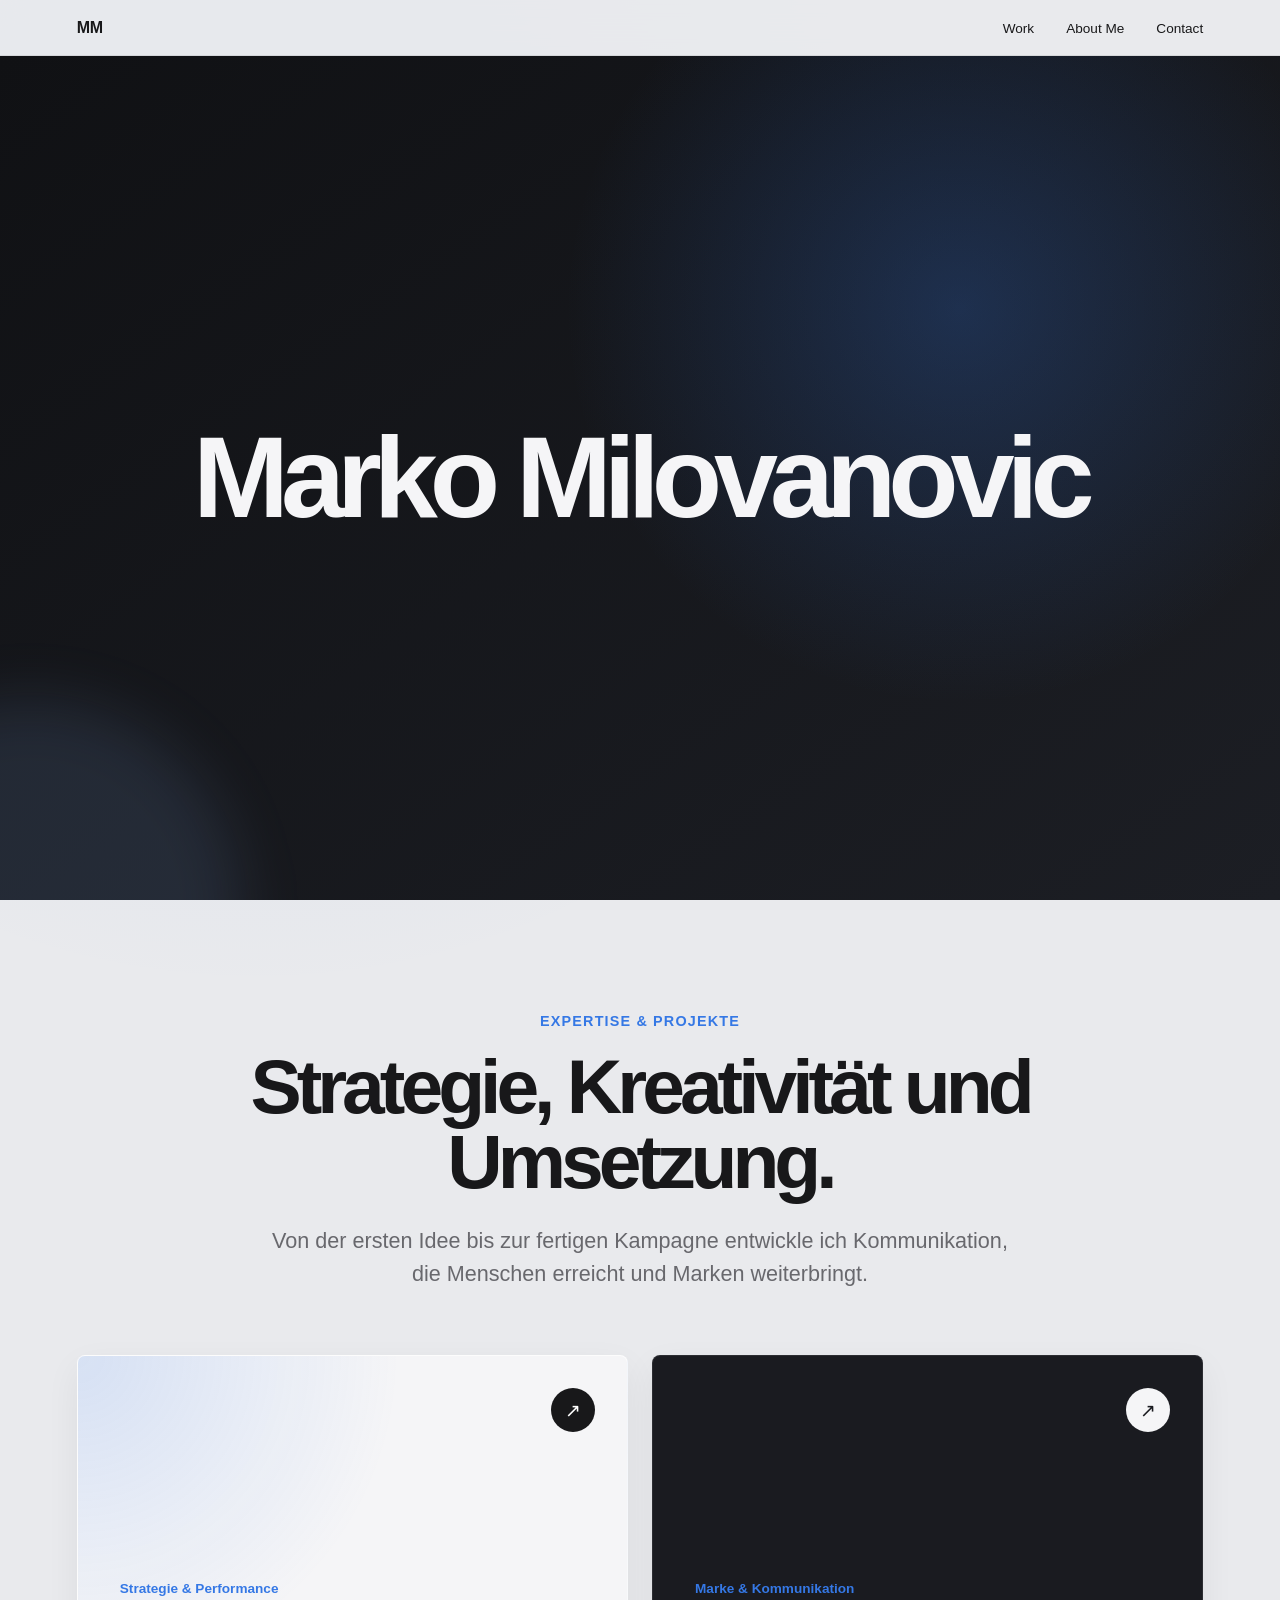
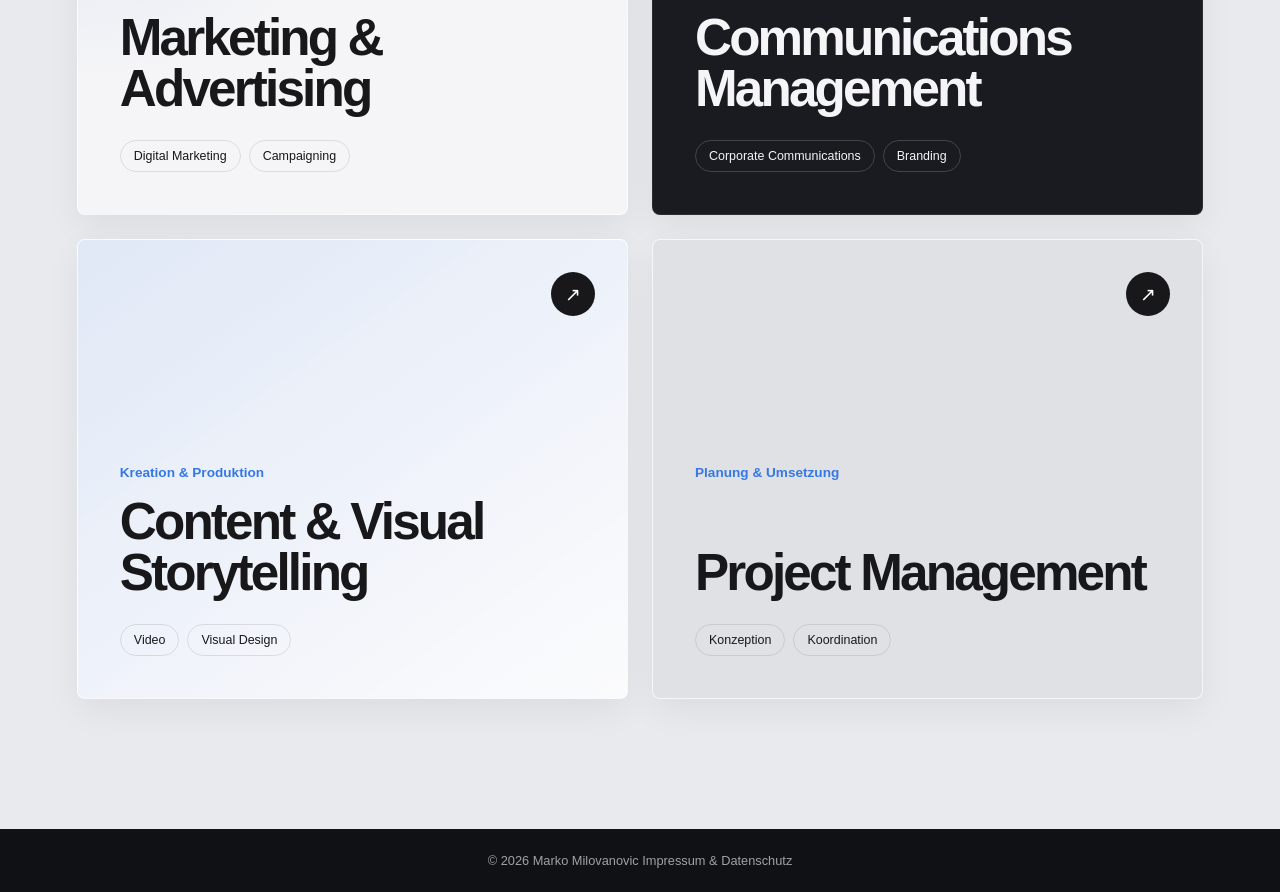
==== commit 6bc5f4f9: "änderung" ====
--- a/index.html
+++ b/index.html
@@ -1,8 +1,13 @@
 <!DOCTYPE html>
 <html lang="de">
+
 <head>
   <meta charset="UTF-8" />
-  <meta name="viewport" content="width=device-width, initial-scale=1.0" />
+
+  <meta
+    name="viewport"
+    content="width=device-width, initial-scale=1.0"
+  />
 
   <meta
     name="description"
@@ -10,6 +15,13 @@
   />
 
   <title>Marko Milovanovic – Portfolio</title>
+
+  <link
+    rel="icon"
+    type="image/svg+xml"
+    href="favicon.svg"
+  />
+
   <link rel="stylesheet" href="styles.css" />
 </head>
 
@@ -20,111 +32,235 @@
     <!-- HEADER -->
     <header class="main-header">
 
-      <a class="logo" href="index.html">MM</a>
+      <a
+        class="logo"
+        href="index.html"
+        aria-label="Zur Startseite"
+      >
+        MM
+      </a>
 
       <nav aria-label="Hauptnavigation">
+
         <ul>
-          <li><a href="#work">Work</a></li>
-          <li><a href="about.html">About Me</a></li>
-          <li><a href="contact.html">Contact</a></li>
+
+          <li>
+            <a href="#work">
+              Work
+            </a>
+          </li>
+
+          <li>
+            <a href="about.html">
+              About Me
+            </a>
+          </li>
+
+          <li>
+            <a href="contact.html">
+              Contact
+            </a>
+          </li>
+
         </ul>
+
       </nav>
 
     </header>
 
     <!-- HERO -->
     <section class="hero">
-      <h1 id="title">Marko Milovanovic</h1>
+
+      <h1 id="title">
+        Marko Milovanovic
+      </h1>
+
     </section>
 
-    <!-- EXPERTISE & WORK -->
-    <section class="work-section" id="work">
-
+    <!-- EXPERTISE & PROJEKTE -->
+    <section
+      class="work-section"
+      id="work"
+    >
+
+      <!-- EINLEITUNG -->
       <div class="section-heading">
 
-        <p class="section-label">Expertise & Projekte</p>
-
-        <h2 class="work-title">
+        <p class="section-label reveal">
+          Expertise &amp; Projekte
+        </p>
+
+        <h2 class="work-title reveal reveal-delay-1">
           Strategie, Kreativität und Umsetzung.
         </h2>
 
-        <p class="section-intro">
+        <p class="section-intro reveal reveal-delay-2">
           Von der ersten Idee bis zur fertigen Kampagne entwickle ich
           Kommunikation, die Menschen erreicht und Marken weiterbringt.
         </p>
 
       </div>
 
+      <!-- PROJEKTÜBERSICHT -->
       <div class="project-grid">
 
         <!-- MARKETING -->
-        <a class="project-card marketing-card" href="marketing.html">
-
-
-          <div class="card-content">
-            <p class="card-label">Strategie & Performance</p>
-            <h3>Marketing & Advertising</h3>
-
-            <div class="card-tags">
-              <span>Digital Marketing</span>
-              <span>Campaigning</span>
-            </div>
-          </div>
-
-          <span class="card-arrow">↗</span>
+        <a
+          class="project-card marketing-card reveal"
+          href="marketing.html"
+          aria-label="Marketing und Advertising ansehen"
+        >
+
+          <div class="card-content">
+
+            <p class="card-label">
+              Strategie &amp; Performance
+            </p>
+
+            <h3>
+              Marketing &amp; Advertising
+            </h3>
+
+            <div class="card-tags">
+
+              <span>
+                Digital Marketing
+              </span>
+
+              <span>
+                Campaigning
+              </span>
+
+            </div>
+
+          </div>
+
+          <span
+            class="card-arrow"
+            aria-hidden="true"
+          >
+            ↗
+          </span>
 
         </a>
 
         <!-- COMMUNICATIONS MANAGEMENT -->
-        <a class="project-card communications-card" href="communications.html">
-
-          <div class="card-content">
-            <p class="card-label">Marke & Kommunikation</p>
-            <h3>Communications Management</h3>
-
-            <div class="card-tags">
-              <span>Corporate Communications</span>
-              <span>Branding</span>
-            </div>
-          </div>
-
-          <span class="card-arrow">↗</span>
+        <a
+          class="project-card communications-card reveal reveal-delay-1"
+          href="communications.html"
+          aria-label="Communications Management ansehen"
+        >
+
+          <div class="card-content">
+
+            <p class="card-label">
+              Marke &amp; Kommunikation
+            </p>
+
+            <h3>
+              Communications Management
+            </h3>
+
+            <div class="card-tags">
+
+              <span>
+                Corporate Communications
+              </span>
+
+              <span>
+                Branding
+              </span>
+
+            </div>
+
+          </div>
+
+          <span
+            class="card-arrow"
+            aria-hidden="true"
+          >
+            ↗
+          </span>
 
         </a>
 
         <!-- CONTENT -->
-        <a class="project-card content-card" href="content.html">
-
-          <div class="card-content">
-            <p class="card-label">Kreation & Produktion</p>
-            <h3>Content & Visual Storytelling</h3>
-
-            <div class="card-tags">
-              <span>Video</span>
-              <span>Visual Design</span>
-            </div>
-          </div>
-
-          <span class="card-arrow">↗</span>
+        <a
+          class="project-card content-card reveal reveal-delay-2"
+          href="content.html"
+          aria-label="Content und Visual Storytelling ansehen"
+        >
+
+          <div class="card-content">
+
+            <p class="card-label">
+              Kreation &amp; Produktion
+            </p>
+
+            <h3>
+              Content &amp; Visual Storytelling
+            </h3>
+
+            <div class="card-tags">
+
+              <span>
+                Video
+              </span>
+
+              <span>
+                Visual Design
+              </span>
+
+            </div>
+
+          </div>
+
+          <span
+            class="card-arrow"
+            aria-hidden="true"
+          >
+            ↗
+          </span>
 
         </a>
 
         <!-- PROJECT MANAGEMENT -->
         <a
-          class="project-card projectmanagement-card"
-          href="projectmanagement.html"        >
-
-          <div class="card-content">
-            <p class="card-label">Planung & Umsetzung</p>
-            <h3>Project Management</h3>
-
-            <div class="card-tags">
-              <span>Konzeption</span>
-              <span>Koordination</span>
-            </div>
-          </div>
-
-          <span class="card-arrow">↗</span>
+          class="project-card projectmanagement-card reveal reveal-delay-3"
+          href="projectmanagement.html"
+          aria-label="Project Management ansehen"
+        >
+
+          <div class="card-content">
+
+            <p class="card-label">
+              Planung &amp; Umsetzung
+            </p>
+
+            <h3>
+              Project Management
+            </h3>
+
+            <div class="card-tags">
+
+              <span>
+                Konzeption
+              </span>
+
+              <span>
+                Koordination
+              </span>
+
+            </div>
+
+          </div>
+
+          <span
+            class="card-arrow"
+            aria-hidden="true"
+          >
+            ↗
+          </span>
 
         </a>
 
@@ -138,20 +274,21 @@
   <footer class="site-footer">
 
     <div class="footer-inner">
-  
+
       <span>
         © 2026 Marko Milovanovic
       </span>
-  
+
       <a href="legal.html">
         Impressum &amp; Datenschutz
       </a>
-  
+
     </div>
-  
+
   </footer>
 
   <script src="script.js"></script>
 
 </body>
+
 </html>
--- a/styles.css
+++ b/styles.css
@@ -4973,4 +4973,82 @@
   .realtalk-document-information h3 {
     font-size: 1.3rem;
   }
+}/* =========================================
+   SCROLL-ANIMATIONEN
+========================================= */
+
+.reveal {
+  opacity: 0;
+  filter: blur(6px);
+  transform: translateY(35px);
+  transition:
+    opacity 0.8s ease,
+    filter 0.8s ease,
+    transform 0.8s cubic-bezier(0.22, 1, 0.36, 1);
+}
+
+.reveal.is-visible {
+  opacity: 1;
+  filter: blur(0);
+  transform: translateY(0);
+}
+
+.reveal-delay-1 {
+  transition-delay: 0.1s;
+}
+
+.reveal-delay-2 {
+  transition-delay: 0.2s;
+}
+
+.reveal-delay-3 {
+  transition-delay: 0.3s;
+}
+
+
+/* =========================================
+   VERFEINERTE KARTENANIMATION
+========================================= */
+
+.project-card .card-content {
+  transition:
+    transform 0.4s cubic-bezier(0.22, 1, 0.36, 1);
+}
+
+.project-card:hover .card-content {
+  transform: translateY(-8px);
+}
+
+.project-card:hover .card-arrow {
+  background: var(--blue);
+  transform: rotate(45deg) scale(1.08);
+}
+
+/*
+  Erhält die bestehende Hover-Bewegung,
+  obwohl die Karte zusätzlich .reveal besitzt.
+*/
+
+.project-card.reveal.is-visible:hover {
+  transform: translateY(-8px);
+}
+
+
+/* =========================================
+   BARRIEREFREIHEIT
+========================================= */
+
+@media (prefers-reduced-motion: reduce) {
+  .reveal {
+    opacity: 1;
+    filter: none;
+    transform: none;
+    transition: none;
+  }
+
+  .project-card,
+  .project-card .card-content,
+  .card-arrow {
+    transition: none;
+  }
 }
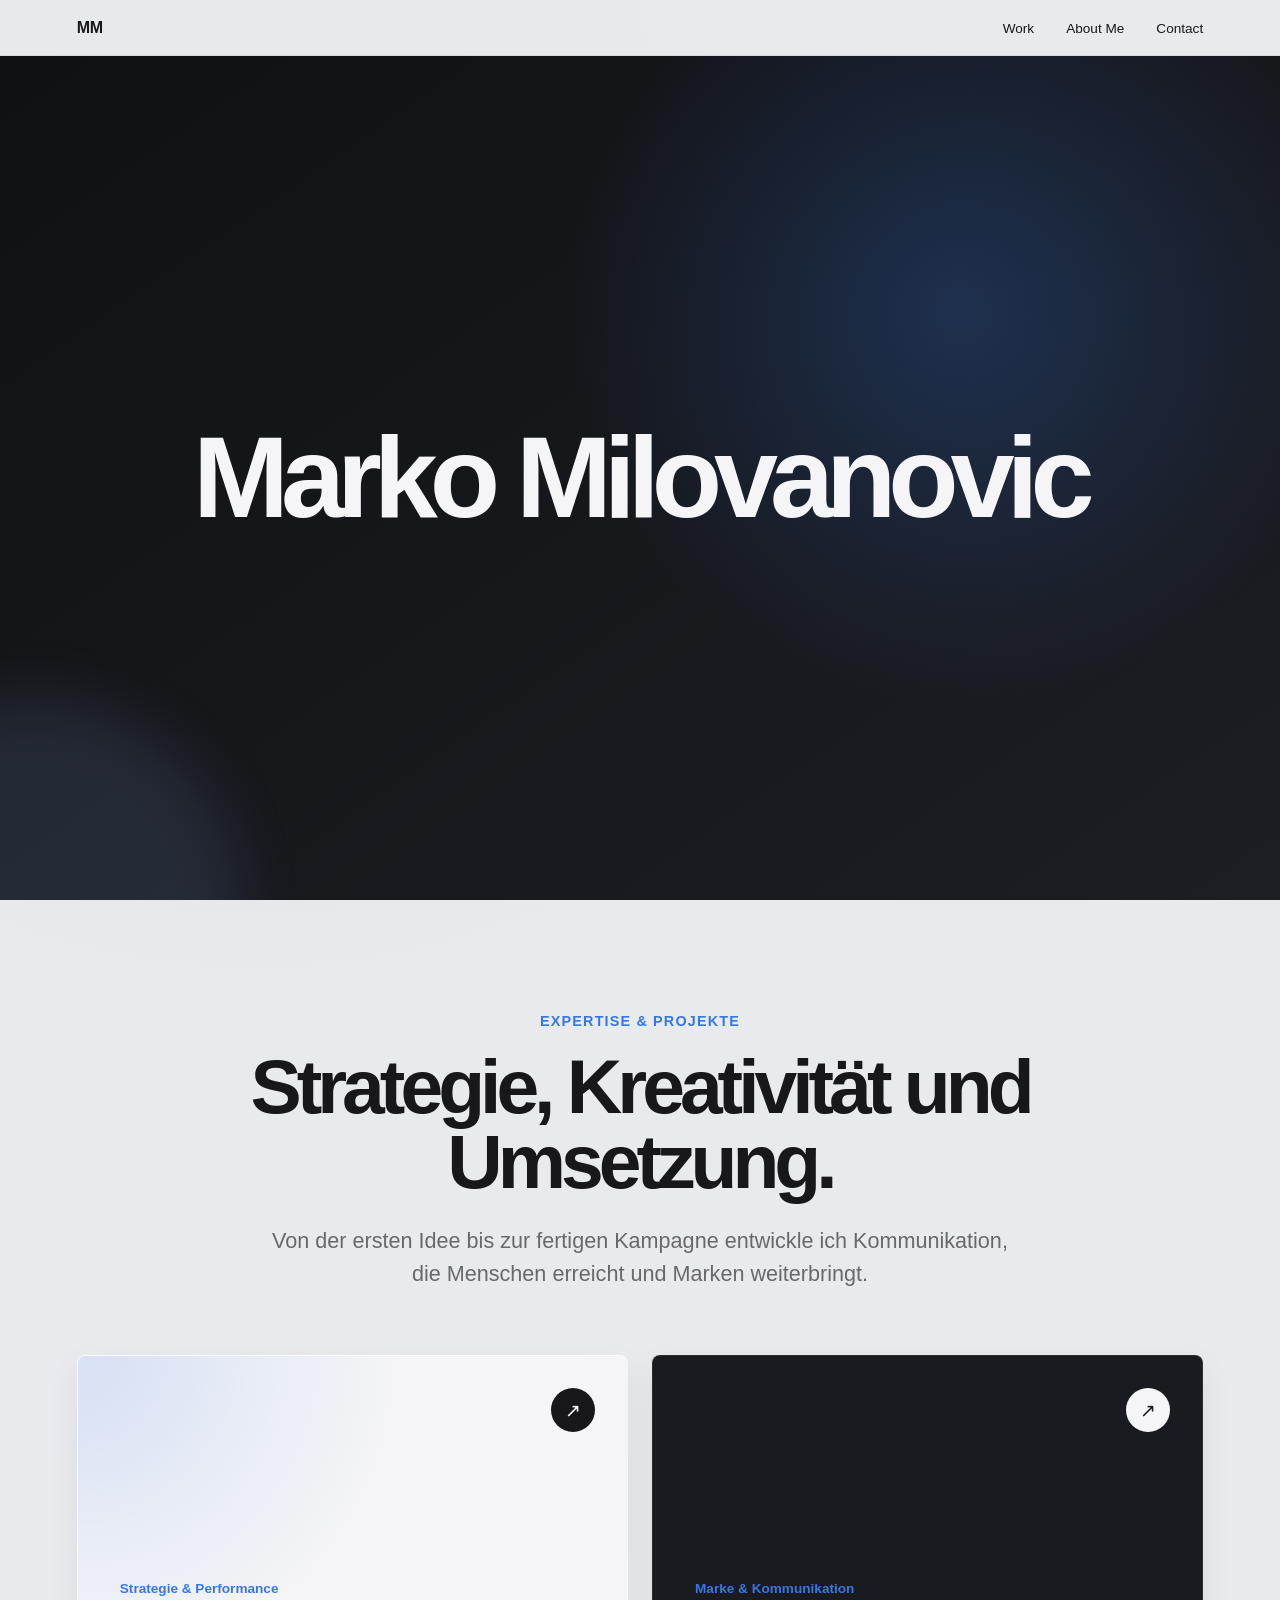
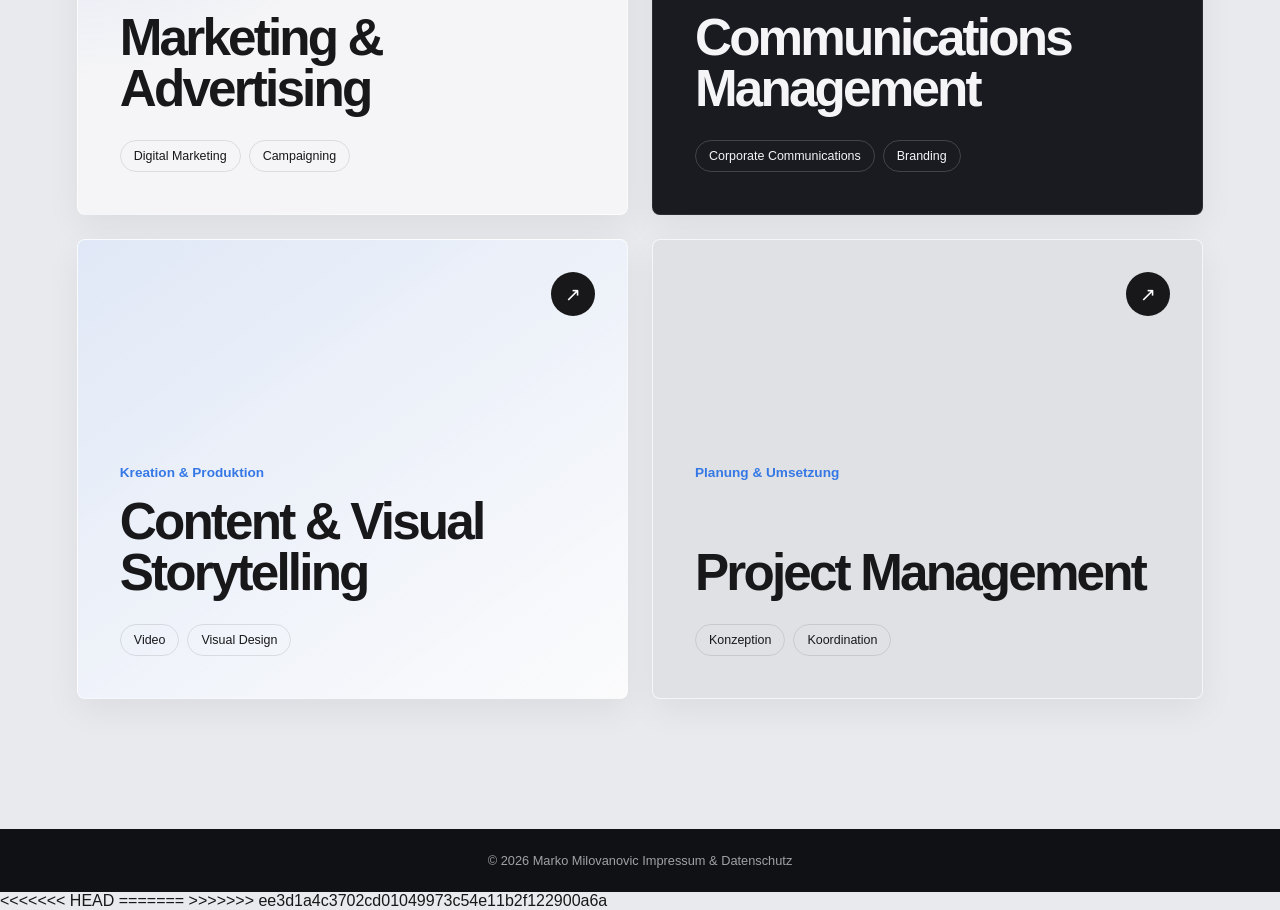
==== commit 7808dab0: "kk" ====
--- a/index.html
+++ b/index.html
@@ -24,7 +24,13 @@
 
   <link rel="stylesheet" href="styles.css" />
 </head>
-
+<title>Marko Milovanovic</title>
+
+<link
+  rel="icon"
+  type="image/svg+xml"
+  href="favicon.svg"
+/>
 <body>
 
   <div class="page-wrap">
@@ -290,5 +296,9 @@
   <script src="script.js"></script>
 
 </body>
-
-</html>+<<<<<<< HEAD
+
+</html>
+=======
+</html>
+>>>>>>> ee3d1a4c3702cd01049973c54e11b2f122900a6a
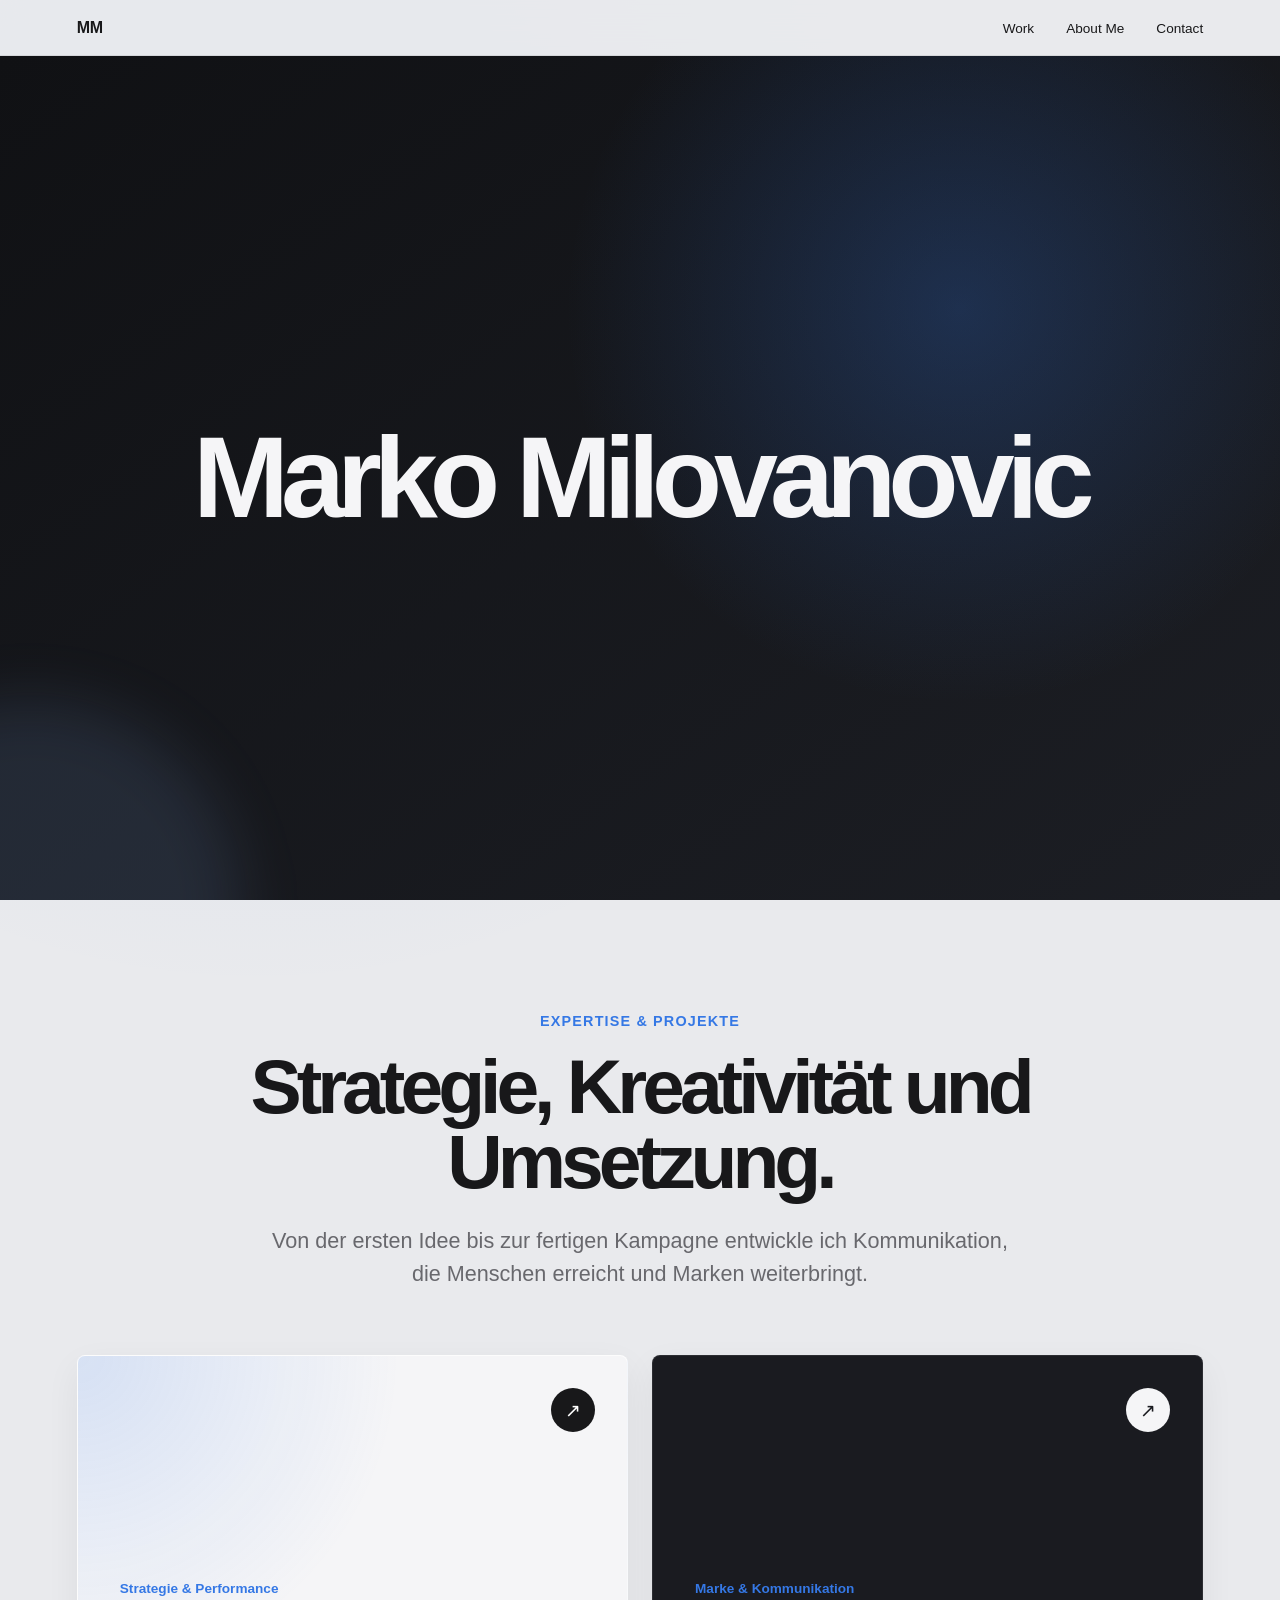
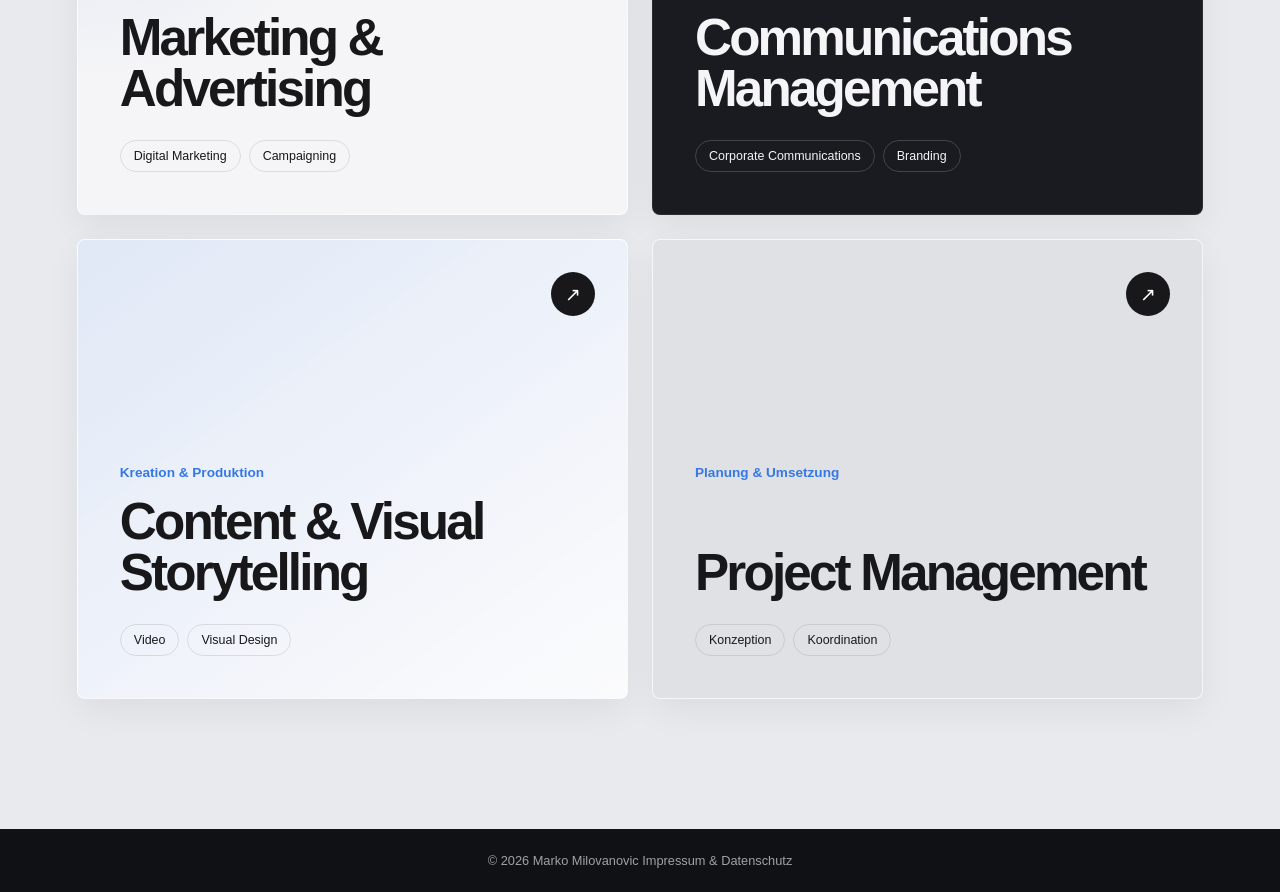
==== commit 42af0cf2: "kk" ====
--- a/index.html
+++ b/index.html
@@ -295,10 +295,4 @@
 
   <script src="script.js"></script>
 
-</body>
-<<<<<<< HEAD
-
-</html>
-=======
-</html>
->>>>>>> ee3d1a4c3702cd01049973c54e11b2f122900a6a
+</body>
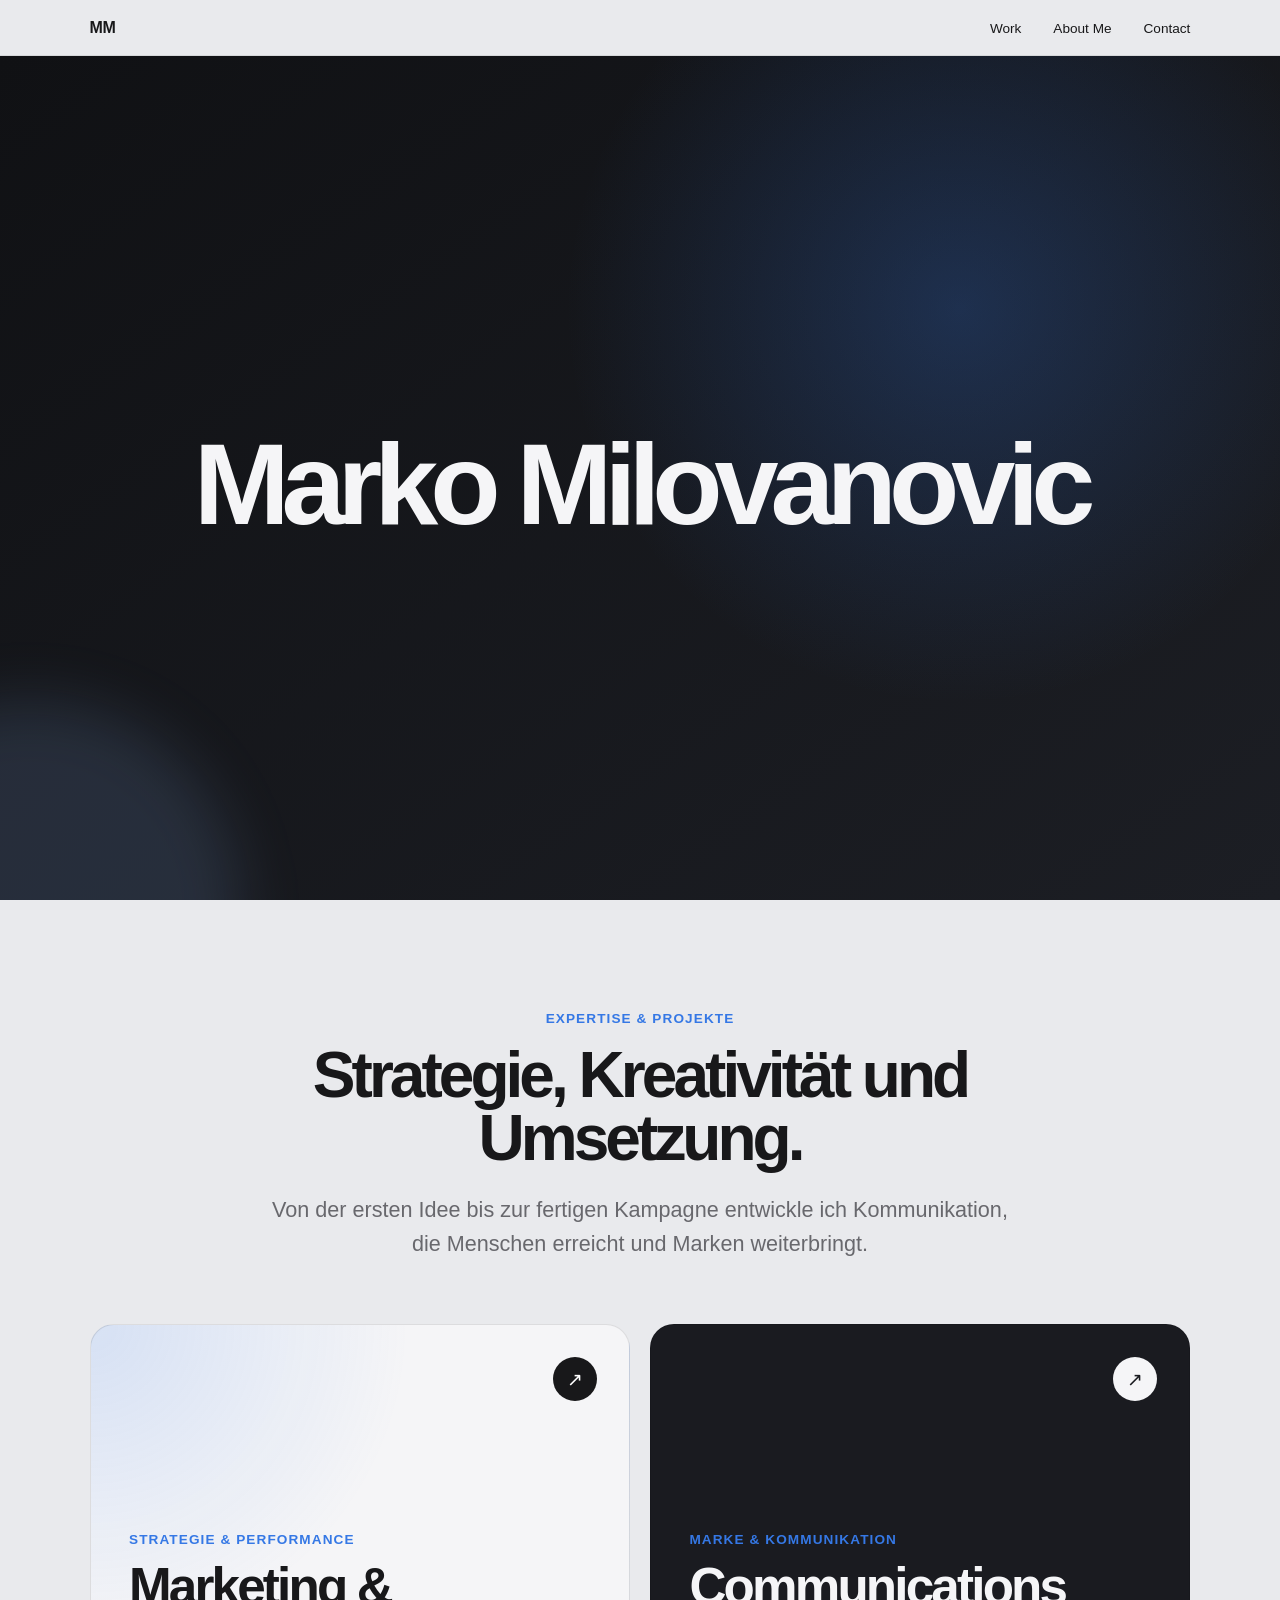
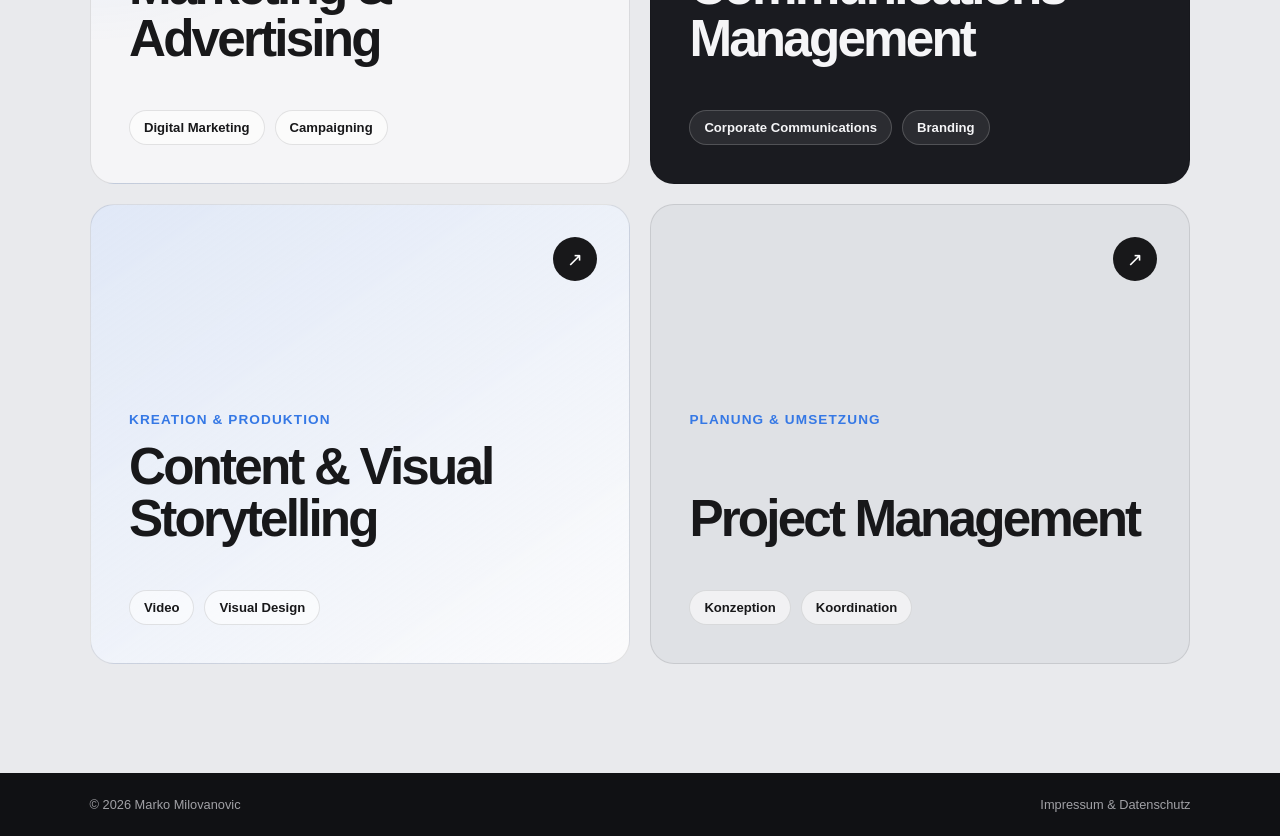
==== commit c4a19cdb: "mm" ====
--- a/index.html
+++ b/index.html
@@ -1,298 +1,69 @@
 <!DOCTYPE html>
 <html lang="de">
-
 <head>
   <meta charset="UTF-8" />
+  <meta name="viewport" content="width=device-width, initial-scale=1.0" />
+  <meta name="description" content="Portfolio von Marko Milovanovic mit Projekten aus Marketing, Kommunikation, Content und Projektmanagement." />
+  <title>Marko Milovanovic – Portfolio</title>
+  <link rel="canonical" href="https://markomilovanovic.ch/" />
+  <link rel="icon" type="image/svg+xml" href="favicon.svg?v=2" />
+  <link rel="icon" type="image/png" sizes="32x32" href="favicon-32.png?v=2" />
+  <link rel="apple-touch-icon" href="apple-touch-icon.png?v=2" />
+  <meta name="theme-color" content="#101114" />
+  <meta property="og:type" content="website" />
+  <meta property="og:locale" content="de_CH" />
+  <meta property="og:site_name" content="Marko Milovanovic" />
+  <meta property="og:title" content="Marko Milovanovic – Portfolio" />
+  <meta property="og:description" content="Portfolio von Marko Milovanovic mit Projekten aus Marketing, Kommunikation, Content und Projektmanagement." />
+  <meta property="og:url" content="https://markomilovanovic.ch/" />
+  <meta name="twitter:card" content="summary" />
+  <script>try{if(sessionStorage.getItem("intro-seen"))document.documentElement.classList.add("no-intro")}catch(e){}</script>
+  <link rel="stylesheet" href="styles.css" />
+  <script src="script.js" defer></script>
+  <script type="application/ld+json">{"@context": "https://schema.org", "@type": "Person", "name": "Marko Milovanovic", "url": "https://markomilovanovic.ch/", "description": "Portfolio von Marko Milovanovic mit Projekten aus Marketing, Kommunikation, Content und Projektmanagement.", "sameAs": ["https://www.linkedin.com/in/marko-milovanovic-8522802a2", "https://www.youtube.com/@markomilovanovicc"]}</script>
+</head>
 
-  <meta
-    name="viewport"
-    content="width=device-width, initial-scale=1.0"
-  />
+<body>
+  <a class="skip-link" href="#main">Zum Inhalt springen</a>
+  <div class="intro" aria-hidden="true">
+    <div class="intro-inner">
+      <div class="intro-logo"><span>M</span><span>M</span></div>
+      <div class="intro-line"></div>
+    </div>
+  </div>
 
-  <meta
-    name="description"
-    content="Portfolio von Marko Milovanovic mit Projekten aus Marketing, Kommunikation, Content und Projektmanagement."
-  />
+  <!-- HEADER -->
+  <header class="site-header">
+    <a class="logo" href="index.html" aria-label="Zur Startseite">MM</a>
+    <nav aria-label="Hauptnavigation">
+      <ul>
+        <li><a href="#work">Work</a></li>
+        <li><a href="about.html">About Me</a></li>
+        <li><a href="contact.html">Contact</a></li>
+      </ul>
+    </nav>
+  </header>
 
-  <title>Marko Milovanovic – Portfolio</title>
-
-  <link
-    rel="icon"
-    type="image/svg+xml"
-    href="favicon.svg"
-  />
-
-  <link rel="stylesheet" href="styles.css" />
-</head>
-<title>Marko Milovanovic</title>
-
-<link
-  rel="icon"
-  type="image/svg+xml"
-  href="favicon.svg"
-/>
-<body>
-
-  <div class="page-wrap">
-
-    <!-- HEADER -->
-    <header class="main-header">
-
-      <a
-        class="logo"
-        href="index.html"
-        aria-label="Zur Startseite"
-      >
-        MM
-      </a>
-
-      <nav aria-label="Hauptnavigation">
-
-        <ul>
-
-          <li>
-            <a href="#work">
-              Work
-            </a>
-          </li>
-
-          <li>
-            <a href="about.html">
-              About Me
-            </a>
-          </li>
-
-          <li>
-            <a href="contact.html">
-              Contact
-            </a>
-          </li>
-
-        </ul>
-
-      </nav>
-
-    </header>
-
+  <main id="main">
     <!-- HERO -->
-    <section class="hero">
-
-      <h1 id="title">
-        Marko Milovanovic
-      </h1>
-
+    <section class="hero hero--home">
+      <h1 id="title">Marko Milovanovic</h1>
     </section>
 
     <!-- EXPERTISE & PROJEKTE -->
-    <section
-      class="work-section"
-      id="work"
-    >
-
-      <!-- EINLEITUNG -->
-      <div class="section-heading">
-
-        <p class="section-label reveal">
-          Expertise &amp; Projekte
-        </p>
-
-        <h2 class="work-title reveal reveal-delay-1">
-          Strategie, Kreativität und Umsetzung.
-        </h2>
-
-        <p class="section-intro reveal reveal-delay-2">
-          Von der ersten Idee bis zur fertigen Kampagne entwickle ich
-          Kommunikation, die Menschen erreicht und Marken weiterbringt.
-        </p>
-
+    <section id="work">
+      <div class="section-head section-head--center">
+        <p class="section-label">Expertise &amp; Projekte</p>
+        <h2>Strategie, Kreativität und Umsetzung.</h2>
+        <p>Von der ersten Idee bis zur fertigen Kampagne entwickle ich Kommunikation, die Menschen erreicht und Marken weiterbringt.</p>
       </div>
-
-      <!-- PROJEKTÜBERSICHT -->
-      <div class="project-grid">
-
-        <!-- MARKETING -->
-        <a
-          class="project-card marketing-card reveal"
-          href="marketing.html"
-          aria-label="Marketing und Advertising ansehen"
-        >
-
-          <div class="card-content">
-
-            <p class="card-label">
-              Strategie &amp; Performance
-            </p>
-
-            <h3>
-              Marketing &amp; Advertising
-            </h3>
-
-            <div class="card-tags">
-
-              <span>
-                Digital Marketing
-              </span>
-
-              <span>
-                Campaigning
-              </span>
-
-            </div>
-
-          </div>
-
-          <span
-            class="card-arrow"
-            aria-hidden="true"
-          >
-            ↗
-          </span>
-
-        </a>
-
-        <!-- COMMUNICATIONS MANAGEMENT -->
-        <a
-          class="project-card communications-card reveal reveal-delay-1"
-          href="communications.html"
-          aria-label="Communications Management ansehen"
-        >
-
-          <div class="card-content">
-
-            <p class="card-label">
-              Marke &amp; Kommunikation
-            </p>
-
-            <h3>
-              Communications Management
-            </h3>
-
-            <div class="card-tags">
-
-              <span>
-                Corporate Communications
-              </span>
-
-              <span>
-                Branding
-              </span>
-
-            </div>
-
-          </div>
-
-          <span
-            class="card-arrow"
-            aria-hidden="true"
-          >
-            ↗
-          </span>
-
-        </a>
-
-        <!-- CONTENT -->
-        <a
-          class="project-card content-card reveal reveal-delay-2"
-          href="content.html"
-          aria-label="Content und Visual Storytelling ansehen"
-        >
-
-          <div class="card-content">
-
-            <p class="card-label">
-              Kreation &amp; Produktion
-            </p>
-
-            <h3>
-              Content &amp; Visual Storytelling
-            </h3>
-
-            <div class="card-tags">
-
-              <span>
-                Video
-              </span>
-
-              <span>
-                Visual Design
-              </span>
-
-            </div>
-
-          </div>
-
-          <span
-            class="card-arrow"
-            aria-hidden="true"
-          >
-            ↗
-          </span>
-
-        </a>
-
-        <!-- PROJECT MANAGEMENT -->
-        <a
-          class="project-card projectmanagement-card reveal reveal-delay-3"
-          href="projectmanagement.html"
-          aria-label="Project Management ansehen"
-        >
-
-          <div class="card-content">
-
-            <p class="card-label">
-              Planung &amp; Umsetzung
-            </p>
-
-            <h3>
-              Project Management
-            </h3>
-
-            <div class="card-tags">
-
-              <span>
-                Konzeption
-              </span>
-
-              <span>
-                Koordination
-              </span>
-
-            </div>
-
-          </div>
-
-          <span
-            class="card-arrow"
-            aria-hidden="true"
-          >
-            ↗
-          </span>
-
-        </a>
-
-      </div>
-
+      <div class="card-grid"><a class="card card--feature card--marketing" href="marketing.html" aria-label="Marketing und Advertising ansehen"><div class="card-content"><p class="card-label">Strategie &amp; Performance</p> <h3>Marketing &amp; Advertising</h3> <div class="tag-list"><span class="tag">Digital Marketing</span> <span class="tag">Campaigning</span></div></div> <span class="card-arrow" aria-hidden="true">↗</span></a>  <a class="card card--feature card--communications" href="communications.html" aria-label="Communications Management ansehen"><div class="card-content"><p class="card-label">Marke &amp; Kommunikation</p> <h3>Communications Management</h3> <div class="tag-list"><span class="tag">Corporate Communications</span> <span class="tag">Branding</span></div></div> <span class="card-arrow" aria-hidden="true">↗</span></a>  <a class="card card--feature card--content" href="content.html" aria-label="Content und Visual Storytelling ansehen"><div class="card-content"><p class="card-label">Kreation &amp; Produktion</p> <h3>Content &amp; Visual Storytelling</h3> <div class="tag-list"><span class="tag">Video</span> <span class="tag">Visual Design</span></div></div> <span class="card-arrow" aria-hidden="true">↗</span></a>  <a class="card card--feature card--pm" href="projectmanagement.html" aria-label="Project Management ansehen"><div class="card-content"><p class="card-label">Planung &amp; Umsetzung</p> <h3>Project Management</h3> <div class="tag-list"><span class="tag">Konzeption</span> <span class="tag">Koordination</span></div></div> <span class="card-arrow" aria-hidden="true">↗</span></a></div>
     </section>
-
-  </div>
+  </main>
 
   <!-- FOOTER -->
   <footer class="site-footer">
-
-    <div class="footer-inner">
-
-      <span>
-        © 2026 Marko Milovanovic
-      </span>
-
-      <a href="legal.html">
-        Impressum &amp; Datenschutz
-      </a>
-
-    </div>
-
+    <div class="footer-inner"><span>© 2026 Marko Milovanovic</span> <a href="legal.html">Impressum &amp; Datenschutz</a></div>
   </footer>
-
-  <script src="script.js"></script>
-
-</body>+</body>
+</html>
--- a/styles.css
+++ b/styles.css
@@ -1,47 +1,161 @@
-/* ==============================
-   BASIS
-============================== */
+/* ==================================================
+   INHALT
+   1  Einstellungen (Farben, Abstände, Schriftgrössen)
+   2  Grundlagen
+   3  Header und Footer
+   4  Sektionen und Flächen
+   5  Hero
+   6  Überschriften und Text
+   7  Karten
+   8  Listen und Zeitleiste
+   9  Tags, Buttons und Links
+   10 Einzelne Elemente
+   11 Broschüre
+   12 Impressum
+   13 Intro und Animationen
+   14 Responsive
+   15 Weniger Bewegung und Druck
+================================================== */
+
+/* ==================================================
+   1 EINSTELLUNGEN
+================================================== */
+
+:root {
+  /* Farben */
+  --background: #e9eaed;
+  --surface: #f5f5f7;
+  --surface-strong: #ffffff;
+  --surface-soft: #dfe1e5;
+  --text: #18181a;
+  --text-secondary: #68686d;
+  --text-on-dark: #f5f5f7;
+  --text-on-dark-muted: #b8b8bd;
+  --border: rgba(0, 0, 0, 0.1);
+  --line: rgba(0, 0, 0, 0.14);
+  --dark: #101114;
+  --dark-soft: #1a1b20;
+  --blue: #3578e5;
+  --blue-dark: #2467ca;
+  --blue-soft: #8db5f5;
+  --blue-bright: #75a7f7;
+  --repower-red: #e30613;
+  --trikot-green: #0d4435;
+  --trikot-bright: #327f22;
+  --trikot-light: #8ecf69;
+  --realtalk-purple: #9d6592;
+  --realtalk-purple-dark: #714467;
+  --realtalk-beige: #f1ead7;
+
+  /* Seitenthema: wird weiter unten pro Projekt überschrieben */
+  --accent: var(--blue);
+  --label: var(--blue);
+  --label-on-dark: var(--blue-soft);
+  --page-bg: var(--background);
+  --soft-bg: var(--surface-soft);
+  --tint-bg: var(--surface);
+  --dark-bg: var(--dark);
+  --brand-bg: var(--dark);
+  --button-bg: var(--blue);
+  --button-hover: var(--blue-dark);
+  --button-text: #ffffff;
+
+  /* Layout */
+  --content: 1400px;
+  --gutter: clamp(20px, 7vw, 120px);
+  --inline-space: max(var(--gutter), calc((100% - var(--content)) / 2));
+  --section-y: clamp(80px, 8.5vw, 120px);
+  --heading-gap: clamp(44px, 5vw, 68px);
+  --split-gap: clamp(40px, 7vw, 100px);
+  --card-gap: 20px;
+  --card-pad: clamp(26px, 2.7vw, 38px);
+  --radius-card: 24px;
+  --radius-media: 16px;
+  --header-h: 56px;
+
+  /* Schriftgrössen */
+  --fs-h1: clamp(3.4rem, 8vw, 8rem);
+  --fs-word: clamp(3.8rem, 10vw, 10rem);
+  --fs-display: clamp(3rem, 8vw, 8rem);
+  --fs-h2: clamp(2.5rem, 5vw, 5.2rem);
+  --fs-h3: clamp(1.7rem, 3vw, 3rem);
+  --fs-card: clamp(1.6rem, 2.4vw, 2.4rem);
+  --fs-lead: clamp(1.05rem, 1.7vw, 1.3rem);
+  --fs-body: 1.08rem;
+  --fs-small: 0.95rem;
+  --fs-label: 0.85rem;
+
+  /* Bewegung */
+  --ease-out: cubic-bezier(0.22, 1, 0.36, 1);
+  --intro-time: 1.5s;
+}
+
+.theme-pm {
+  --label: #626873;
+}
+
+.theme-repower {
+  --accent: var(--repower-red);
+  --label: var(--repower-red);
+  --label-on-dark: var(--repower-red);
+  --page-bg: #f2f2f2;
+  --soft-bg: #eeeeee;
+  --dark-bg: #1a1a1a;
+  --button-bg: var(--repower-red);
+  --button-hover: #bd0711;
+}
+
+.theme-trikot {
+  --accent: var(--trikot-bright);
+  --label: var(--trikot-bright);
+  --label-on-dark: var(--trikot-light);
+  --soft-bg: #ebedec;
+  --tint-bg: #f5f5f7;
+  --dark-bg: #17181b;
+  --brand-bg: var(--trikot-green);
+}
+
+.theme-realtalk {
+  --accent: var(--realtalk-purple);
+  --label: var(--realtalk-purple);
+  --label-on-dark: var(--realtalk-beige);
+  --soft-bg: #ececef;
+  --tint-bg: var(--realtalk-beige);
+  --dark-bg: #17181b;
+  --brand-bg: var(--realtalk-purple);
+}
+
+/* ==================================================
+   2 GRUNDLAGEN
+================================================== */
+
 * {
   margin: 0;
   padding: 0;
   box-sizing: border-box;
 }
-:root {
-  --background: #e9eaed;
-  --surface: #f5f5f7;
-  --surface-strong: #ffffff;
-  --text: #18181a;
-  --text-secondary: #68686d;
-  --border: rgba(0, 0, 0, 0.1);
-  --dark: #101114;
-  --dark-soft: #1a1b20;
-  --blue: #3578e5;
-  --blue-soft: #8db5f5;
-  --radius: 8px;
-}
 
 html {
   scroll-behavior: smooth;
+  scroll-padding-top: var(--header-h);
+  -webkit-text-size-adjust: 100%;
 }
 
 body {
-  min-height: 100vh;
+  min-height: 100svh;
   display: flex;
   flex-direction: column;
-  overflow-x: hidden;
+  overflow-x: clip;
   color: var(--text);
-  background:
-    radial-gradient(circle at 20% 10%, rgba(53, 120, 229, 0.12), transparent 30%),
-    var(--background);
+  background: var(--page-bg);
   font-family: -apple-system, BlinkMacSystemFont, "SF Pro Display",
     "SF Pro Text", "Helvetica Neue", Arial, sans-serif;
   -webkit-font-smoothing: antialiased;
 }
 
-.page-wrap {
+main {
+  width: 100%;
   flex: 1;
-  display: flex;
-  flex-direction: column;
 }
 
 a {
@@ -54,16 +168,56 @@
   line-height: 1.6;
 }
 
-/* ==============================
-   HEADER UND FOOTER
-============================== */
-.main-header {
+h1,
+h2,
+h3 {
+  overflow-wrap: break-word;
+  hyphens: auto;
+  hyphenate-limit-chars: 14 6 6;
+}
+
+img {
+  max-width: 100%;
+  height: auto;
+  display: block;
+}
+
+:focus-visible {
+  outline: 2px solid var(--accent);
+  outline-offset: 3px;
+  border-radius: 4px;
+}
+
+.skip-link {
+  position: fixed;
+  top: 10px;
+  left: 10px;
+  z-index: 200;
+  padding: 10px 16px;
+  border-radius: 999px;
+  color: #ffffff;
+  background: var(--dark);
+  font-size: 0.9rem;
+  font-weight: 600;
+  transform: translateY(-200%);
+  transition: transform 0.2s ease;
+}
+
+.skip-link:focus {
+  transform: none;
+}
+
+/* ==================================================
+   3 HEADER UND FOOTER
+================================================== */
+
+.site-header {
   position: sticky;
   top: 0;
   z-index: 100;
   width: 100%;
-  height: 56px;
-  padding: 0 6%;
+  height: var(--header-h);
+  padding-inline: var(--inline-space);
   display: flex;
   justify-content: space-between;
   align-items: center;
@@ -71,468 +225,206 @@
   border-bottom: 1px solid rgba(0, 0, 0, 0.08);
   backdrop-filter: blur(20px);
   -webkit-backdrop-filter: blur(20px);
+  view-transition-name: site-header;
+  transition: box-shadow 0.3s ease, background 0.3s ease;
+}
+
+.site-header.is-scrolled {
+  background: rgba(233, 234, 237, 0.94);
+  box-shadow: 0 8px 28px rgba(0, 0, 0, 0.07);
 }
 
 .logo {
-  color: var(--text);
   font-size: 1rem;
   font-weight: 700;
   letter-spacing: -0.03em;
-}
-
-.main-header ul {
+  transition: letter-spacing 0.35s var(--ease-out), color 0.25s ease;
+}
+
+.logo:hover {
+  color: var(--accent);
+  letter-spacing: 0.04em;
+}
+
+.site-header ul {
   display: flex;
   align-items: center;
-  gap: 32px;
+  gap: clamp(16px, 3vw, 32px);
   list-style: none;
 }
 
-.main-header li a {
-  color: var(--text);
+.site-header li a {
+  position: relative;
+  padding-block: 6px;
   font-size: 0.85rem;
   font-weight: 500;
   transition: color 0.25s ease;
 }
 
-.main-header li a:hover {
-  color: var(--blue);
-}
-
-.header-line {
-  display: none;
+.site-header li a::after {
+  content: "";
+  position: absolute;
+  inset: auto 0 0;
+  height: 1.5px;
+  background: currentColor;
+  transform: scaleX(0);
+  transform-origin: right;
+  transition: transform 0.35s var(--ease-out);
+}
+
+.site-header li a:hover,
+.site-header .active {
+  color: var(--accent);
+}
+
+.site-header li a:hover::after,
+.site-header .active::after {
+  transform: scaleX(1);
+  transform-origin: left;
 }
 
 .site-footer {
-  padding: 24px 20px;
+  padding: 24px var(--inline-space);
   color: #a1a1a6;
   background: var(--dark);
+  font-size: 0.8rem;
+}
+
+.footer-inner {
+  display: flex;
+  flex-wrap: wrap;
+  justify-content: space-between;
+  align-items: center;
+  gap: 8px 24px;
+}
+
+.footer-inner a {
+  transition: color 0.25s ease;
+}
+
+.footer-inner a:hover {
+  color: var(--text-on-dark);
+}
+
+/* ==================================================
+   4 SEKTIONEN UND FLÄCHEN
+================================================== */
+
+main > section {
+  padding: var(--section-y) var(--inline-space);
+}
+
+main > .section--flush {
+  padding-top: 0;
+}
+
+main > .section--compact {
+  padding-block: calc(var(--section-y) * 0.75);
+}
+
+.bg-page {
+  background: var(--page-bg);
+}
+
+.bg-white {
+  background: var(--surface-strong);
+}
+
+.bg-soft {
+  background: var(--soft-bg);
+}
+
+.bg-tint {
+  background: var(--tint-bg);
+}
+
+.bg-dark,
+.bg-brand {
+  --label: var(--label-on-dark);
+  color: var(--text-on-dark);
+}
+
+.bg-dark {
+  background: var(--dark-bg);
+}
+
+.bg-brand {
+  background: var(--brand-bg);
+}
+
+.bg-glow {
+  background-image: radial-gradient(
+    circle at 84% 22%,
+    rgba(53, 120, 229, 0.22),
+    transparent 34%
+  );
+}
+
+.bg-dark p:not(.section-label),
+.bg-brand p:not(.section-label) {
+  color: var(--text-on-dark-muted);
+}
+
+.bg-brand p:not(.section-label) {
+  color: rgba(255, 255, 255, 0.76);
+}
+
+.split {
+  display: grid;
+  grid-template-columns: minmax(0, 0.9fr) minmax(0, 1.1fr);
+  gap: var(--split-gap);
+  align-items: start;
+}
+
+.split--center {
+  align-items: center;
+}
+
+.split--about {
+  grid-template-columns: minmax(0, 0.8fr) minmax(0, 1.2fr);
+}
+
+.split--award {
+  grid-template-columns: minmax(0, 1fr) minmax(0, 380px);
+  align-items: center;
+}
+
+.split:not(.split--center, .split--award) > .section-head {
+  position: sticky;
+  top: calc(var(--header-h) + 24px);
+}
+
+.text-center {
   text-align: center;
-  font-size: 0.8rem;
-}
-
-/* ==============================
-   STARTSEITE: HERO
-============================== */
+}
+
+/* ==================================================
+   5 HERO
+================================================== */
+
 .hero {
+  --hero-bg: linear-gradient(145deg, var(--dark), #20232a);
+  --hero-text: var(--text-on-dark);
+  --hero-lead: var(--text-on-dark-muted);
+  --hero-label: var(--blue-bright);
+  --hero-highlight: var(--blue-bright);
+
   position: relative;
-  min-height: calc(100vh - 56px);
-  padding: 80px 6%;
-  display: flex;
-  justify-content: center;
-  align-items: center;
-  overflow: hidden;
-  text-align: center;
-  background:
-    radial-gradient(circle at 75% 30%, rgba(53, 120, 229, 0.25), transparent 35%),
-    linear-gradient(145deg, var(--dark), #1c1e24);
-}
-
-.hero::after {
-  content: "";
-  position: absolute;
-  left: -180px;
-  bottom: -220px;
-  width: 420px;
-  height: 420px;
-  border-radius: 50%;
-  background: rgba(141, 181, 245, 0.12);
-  filter: blur(30px);
-}
-
-#title {
-  position: relative;
-  z-index: 1;
-  max-width: 1100px;
-  color: #f5f5f7;
-  font-size: clamp(3.5rem, 9vw, 8rem);
-  line-height: 0.95;
-  font-weight: 700;
-  letter-spacing: -0.07em;
-}
-
-/* ==============================
-   STARTSEITE: BEREICHE
-============================== */
-.work-section {
-  padding: 110px 6% 130px;
-  scroll-margin-top: 56px;
-}
-
-.section-heading {
-  max-width: 1050px;
-  margin: 0 auto 65px;
-  text-align: center;
-}
-
-.section-label,
-.detail-label,
-.project-category {
-  color: var(--blue);
-  font-size: 0.9rem;
-  font-weight: 600;
-  letter-spacing: 0.08em;
-  text-transform: uppercase;
-}
-
-.section-heading .work-title {
-  margin: 16px 0 24px;
-  color: var(--text);
-  font-size: clamp(2.8rem, 6vw, 5.5rem);
-  line-height: 0.98;
-  font-weight: 700;
-  letter-spacing: -0.065em;
-}
-
-.section-intro {
-  max-width: 750px;
-  margin: 0 auto;
-  font-size: clamp(1.05rem, 2vw, 1.35rem);
-  line-height: 1.55;
-}
-
-.project-grid {
-  width: 100%;
-  max-width: 1400px;
-  margin: 0 auto;
-  display: grid;
-  grid-template-columns: repeat(2, minmax(0, 1fr));
-  gap: 24px;
-}
-
-.project-card {
-  position: relative;
-  min-height: 460px;
-  padding: 42px;
+  min-height: clamp(540px, 82svh, 760px);
   display: flex;
   flex-direction: column;
   justify-content: flex-end;
   overflow: hidden;
-  border: 1px solid rgba(255, 255, 255, 0.7);
-  border-radius: var(--radius);
-  background: var(--surface);
-  box-shadow: 0 12px 35px rgba(0, 0, 0, 0.06);
-  transition: transform 0.4s ease, box-shadow 0.4s ease;
-}
-
-.project-card:hover {
-  transform: translateY(-8px);
-  box-shadow: 0 24px 55px rgba(0, 0, 0, 0.12);
-}
-
-.card-content {
-  position: relative;
-  z-index: 1;
-}
-
-.card-label {
-  margin-bottom: 12px;
-  color: var(--blue);
-  font-size: 0.85rem;
-  font-weight: 600;
-}
-
-.project-card h3 {
-  max-width: 560px;
-  min-height: 2em;
-  margin-bottom: 18px;
-  display: flex;
-  align-items: flex-end;
-  color: var(--text);
-  font-size: clamp(2rem, 4vw, 3.8rem);
-  line-height: 1;
-  font-weight: 700;
-  letter-spacing: -0.055em;
-}
-
-.card-tags {
-  margin-top: 26px;
-  display: flex;
-  flex-wrap: wrap;
-  gap: 8px;
-}
-
-.card-tags span {
-  padding: 8px 13px;
-  border: 1px solid var(--border);
-  border-radius: 100px;
-  color: var(--text);
-  font-size: 0.78rem;
-  font-weight: 500;
-}
-
-.card-arrow {
-  position: absolute;
-  top: 32px;
-  right: 32px;
-  width: 44px;
-  height: 44px;
-  display: grid;
-  place-items: center;
-  border-radius: 50%;
-  color: #fff;
-  background: var(--text);
-  font-size: 1.2rem;
-  transition: transform 0.3s ease, background 0.3s ease;
-}
-
-.project-card:hover .card-arrow {
-  transform: rotate(45deg);
-  background: var(--blue);
-}
-
-.marketing-card {
-  background:
-    radial-gradient(circle at top left, rgba(53, 120, 229, 0.16), transparent 45%),
-    var(--surface);
-}
-
-.communications-card {
-  background: var(--dark-soft);
-  border-color: rgba(255, 255, 255, 0.08);
-}
-
-.communications-card h3,
-.communications-card .card-tags span {
-  color: #f5f5f7;
-}
-
-.communications-card .card-tags span {
-  border-color: rgba(255, 255, 255, 0.18);
-}
-
-.communications-card .card-arrow {
-  color: var(--dark-soft);
-  background: #f5f5f7;
-}
-
-.content-card {
-  background:
-    linear-gradient(145deg, rgba(141, 181, 245, 0.2), rgba(255, 255, 255, 0.65)),
-    var(--surface);
-}
-
-.projectmanagement-card {
-  background: #dfe1e5;
-}
-
-/* ==============================
-   KONTAKT
-============================== */
-.contact-page { background: var(--dark); }
-
-.contact-page .main-header { background: rgba(245, 245, 247, 0.94); }
-
-.main-header a.active { color: var(--blue); }
-
-.contact-hero {
-  position: relative;
-  min-height: 720px;
-  padding: 110px 7% 100px;
-  display: flex;
-  flex-direction: column;
-  justify-content: center;
-  overflow: hidden;
-  color: #f5f5f7;
-  background:
-    radial-gradient(circle at 82% 30%, rgba(53, 120, 229, 0.5), transparent 30%),
-    radial-gradient(circle at 12% 90%, rgba(141, 181, 245, 0.14), transparent 28%),
-    var(--dark);
-}
-
-.contact-hero::after {
-  content: "";
-  position: absolute;
-  right: -120px;
-  top: 80px;
-  width: 430px;
-  height: 430px;
-  border: 1px solid rgba(255, 255, 255, 0.12);
-  border-radius: 50%;
-  pointer-events: none;
-}
-
-.contact-eyebrow {
-  position: relative;
-  z-index: 1;
-  margin-bottom: 28px;
-  color: #75a7f7;
-  font-size: 0.88rem;
-  font-weight: 600;
-  letter-spacing: 0.09em;
-  text-transform: uppercase;
-}
-
-.contact-hero h1 {
-  position: relative;
-  z-index: 1;
-  max-width: 1250px;
-  font-size: clamp(4rem, 8.5vw, 8.5rem);
-  line-height: 0.9;
-  letter-spacing: -0.075em;
-}
-
-.contact-hero h1 span { color: #75a7f7; }
-
-.contact-lead {
-  position: relative;
-  z-index: 1;
-  max-width: 680px;
-  margin-top: 40px;
-  color: #b8b8bd;
-  font-size: clamp(1.05rem, 1.8vw, 1.3rem);
-  line-height: 1.65;
-}
-
-.contact-mail-button {
-  position: relative;
-  z-index: 1;
-  width: fit-content;
-  margin-top: 38px;
-  padding: 16px 20px 16px 24px;
-  display: flex;
-  align-items: center;
-  gap: 30px;
-  border-radius: 999px;
-  color: #fff;
-  background: var(--blue);
-  font-weight: 600;
-  transition: transform 0.25s ease, background 0.25s ease;
-}
-
-.contact-mail-button:hover {
-  transform: translateY(-3px);
-  background: #2868cf;
-}
-
-.contact-options {
-  padding: 24px 6%;
-  display: grid;
-  grid-template-columns: 1.35fr 0.8fr 0.8fr;
-  gap: 18px;
-  background: #e6e7ea;
-}
-
-.contact-option {
-  position: relative;
-  min-width: 0;
-  min-height: 280px;
-  padding: 34px;
-  display: flex;
-  flex-direction: column;
-  justify-content: space-between;
-  border: 1px solid rgba(255, 255, 255, 0.75);
-  border-radius: 28px;
-  color: var(--text);
-  background: var(--surface);
-  transition: transform 0.3s ease, background 0.3s ease, color 0.3s ease;
-}
-
-a.contact-option:hover {
-  transform: translateY(-5px);
-  color: #fff;
-  background: var(--blue);
-}
-
-.contact-option-primary {
-  background: linear-gradient(145deg, #f8f9fb, #dce8fa);
-}
-
-.contact-option-label {
-  color: var(--muted);
-  font-size: 0.78rem;
-  font-weight: 600;
-  letter-spacing: 0.09em;
-  text-transform: uppercase;
-}
-
-.contact-option strong {
-  max-width: 100%;
-  overflow-wrap: anywhere;
-  font-size: clamp(1.4rem, 2.4vw, 2.5rem);
-  line-height: 1.05;
-  letter-spacing: -0.045em;
-}
-
-.contact-option-arrow {
-  position: absolute;
-  top: 28px;
-  right: 30px;
-  font-size: 1.3rem;
-}
-
-a.contact-option:hover .contact-option-label { color: rgba(255, 255, 255, 0.72); }
-
-.contact-status {
-  display: flex;
-  align-items: center;
-  gap: 9px;
-  color: var(--muted);
-  font-size: 0.88rem;
-}
-
-.contact-status i {
-  width: 9px;
-  height: 9px;
-  border-radius: 50%;
-  background: #34c759;
-  box-shadow: 0 0 0 5px rgba(52, 199, 89, 0.12);
-}
-
-.contact-socials {
-  padding: 110px 7%;
-  display: flex;
-  justify-content: space-between;
-  align-items: flex-end;
-  gap: 40px;
-  color: #f5f5f7;
-  background: var(--dark);
-}
-
-.contact-socials > p {
-  color: #8e8e93;
-  font-size: 0.9rem;
-  text-transform: uppercase;
-  letter-spacing: 0.08em;
-}
-
-.contact-social-links {
-  display: flex;
-  flex-wrap: wrap;
-  justify-content: flex-end;
-  gap: 15px 35px;
-}
-
-.contact-social-links a {
-  color: #f5f5f7;
-  font-size: clamp(1.8rem, 4vw, 3.8rem);
-  font-weight: 650;
-  letter-spacing: -0.045em;
-  transition: color 0.25s ease;
-}
-
-.contact-social-links a:hover { color: #75a7f7; }
-
-/* ==============================
-   DETAILSEITEN
-============================== */
-.detail-page {
-  width: 100%;
-}
-
-.detail-hero {
-  position: relative;
-  min-height: 620px;
-  padding: 80px 7%;
-  display: flex;
-  flex-direction: column;
-  justify-content: center;
-  overflow: hidden;
-  background:
-    radial-gradient(circle at 78% 25%, rgba(53, 120, 229, 0.4), transparent 32%),
-    linear-gradient(145deg, var(--dark), #20232a);
-}
-
-.detail-hero::after {
+  color: var(--hero-text);
+  background: var(--hero-bg);
+}
+
+main > .hero {
+  padding-block: clamp(72px, 8vw, 110px) clamp(64px, 7vw, 96px);
+}
+
+/* Weicher Lichtfleck */
+.hero::after {
   content: "";
   position: absolute;
   right: -160px;
@@ -543,1938 +435,1163 @@
   background: rgba(141, 181, 245, 0.14);
   filter: blur(25px);
   pointer-events: none;
-}
-
-.detail-hero .detail-label {
+  animation: glow-drift 16s ease-in-out infinite alternate;
+  will-change: transform;
+}
+
+.hero-content {
   position: relative;
   z-index: 1;
-  margin-bottom: 20px;
-  color: #75a7f7;
-}
-
-.detail-hero h1 {
+  width: 100%;
+  max-width: 1250px;
+}
+
+.hero-label {
+  color: var(--hero-label);
+  font-size: var(--fs-label);
+  font-weight: 600;
+  line-height: 1.4;
+  letter-spacing: 0.08em;
+  text-transform: uppercase;
+}
+
+.hero h1 {
+  margin: 18px 0 30px;
+  font-size: var(--fs-h1);
+  line-height: 0.92;
+  letter-spacing: -0.07em;
+  transition: translate 0.8s var(--ease-out);
+}
+
+.hero h1 span {
+  color: var(--hero-highlight);
+}
+
+.hero-lead {
+  max-width: 740px;
+  color: var(--hero-lead);
+  font-size: var(--fs-lead);
+  line-height: 1.6;
+}
+
+.hero-claim {
+  margin-bottom: 24px;
+  color: inherit;
+  font-size: clamp(1.5rem, 3vw, 3rem);
+  font-weight: 700;
+  line-height: 1.1;
+  letter-spacing: -0.035em;
+}
+
+.hero .button {
+  margin-top: 36px;
+}
+
+.hero-meta {
+  margin-top: 44px;
+  display: flex;
+  flex-wrap: wrap;
+  gap: 35px;
+}
+
+.hero-meta div {
+  display: flex;
+  flex-direction: column;
+  gap: 7px;
+}
+
+.hero-meta span {
+  color: #7f7f84;
+  font-size: 0.75rem;
+  font-weight: 600;
+  letter-spacing: 0.08em;
+  text-transform: uppercase;
+}
+
+.hero-meta strong {
+  font-size: var(--fs-small);
+  font-weight: 600;
+}
+
+.hero--split {
+  display: grid;
+  grid-template-columns: minmax(0, 1.15fr) minmax(0, 0.85fr);
+  align-items: center;
+  gap: clamp(44px, 6vw, 80px);
+}
+
+.hero--split::after {
+  display: none;
+}
+
+.hero--word h1 {
+  margin-bottom: 26px;
+  font-size: var(--fs-word);
+  line-height: 0.86;
+  letter-spacing: -0.075em;
+}
+
+.hero--home {
+  --hero-bg:
+    radial-gradient(circle at 75% 30%, rgba(53, 120, 229, 0.25), transparent 35%),
+    linear-gradient(145deg, var(--dark), #1c1e24);
+  --hero-highlight: var(--text-on-dark);
+
+  min-height: calc(100svh - var(--header-h));
+  justify-content: center;
+  text-align: center;
+}
+
+.hero--home::after {
+  right: auto;
+  left: -180px;
+  bottom: -220px;
+  width: 420px;
+  height: 420px;
+  filter: blur(30px);
+}
+
+.hero--home h1 {
   position: relative;
   z-index: 1;
-  max-width: 1200px;
-  color: #f5f5f7;
-  font-size: clamp(4rem, 9vw, 8.5rem);
-  line-height: 0.9;
+  margin: 0;
+  color: var(--text-on-dark);
+  font-size: clamp(3.5rem, 9vw, 8rem);
+  line-height: 0.95;
+  letter-spacing: -0.07em;
+  animation: title-in 1.1s var(--ease-out) backwards;
+}
+
+.hero--marketing {
+  --hero-bg: radial-gradient(circle at 82% 22%, rgba(255, 255, 255, 0.22), transparent 34%), #3578e5;
+  --hero-lead: #ffffff;
+  --hero-label: rgba(255, 255, 255, 0.72);
+}
+
+.hero--communications {
+  --hero-bg: radial-gradient(circle at 82% 22%, rgba(53, 120, 229, 0.28), transparent 35%), #1a1b20;
+  --hero-label: rgba(255, 255, 255, 0.72);
+}
+
+.hero--content {
+  --hero-bg: radial-gradient(circle at 82% 22%, rgba(255, 255, 255, 0.42), transparent 35%), #8db5f5;
+  --hero-text: #18181a;
+  --hero-lead: rgba(24, 24, 26, 0.72);
+  --hero-label: rgba(24, 24, 26, 0.65);
+}
+
+.hero--pm {
+  --hero-bg: radial-gradient(circle at 82% 22%, rgba(255, 255, 255, 0.22), transparent 35%), #8a8f99;
+  --hero-lead: #ffffff;
+  --hero-label: rgba(255, 255, 255, 0.72);
+}
+
+.hero--repower {
+  --hero-bg: linear-gradient(135deg, #171717, #2b1012);
+  --hero-label: var(--blue);
+  --hero-highlight: var(--repower-red);
+
+  justify-content: center;
+}
+
+.hero--repower::after {
+  display: none;
+}
+
+.hero--digezz {
+  --hero-bg:
+    radial-gradient(circle at 82% 22%, rgba(53, 120, 229, 0.45), transparent 28%),
+    linear-gradient(145deg, var(--dark), #20232a);
+  --hero-label: var(--blue);
+}
+
+.hero--movie {
+  --hero-bg:
+    radial-gradient(circle at 82% 25%, rgba(53, 120, 229, 0.28), transparent 32%),
+    linear-gradient(145deg, var(--dark), var(--dark-soft));
+  --hero-label: var(--blue);
+  --hero-highlight: var(--blue-soft);
+}
+
+.hero--about::after {
+  display: none;
+}
+
+.hero--contact {
+  --hero-bg:
+    radial-gradient(circle at 82% 30%, rgba(53, 120, 229, 0.5), transparent 30%),
+    radial-gradient(circle at 12% 90%, rgba(141, 181, 245, 0.14), transparent 28%),
+    var(--dark);
+
+  justify-content: center;
+}
+
+.hero--contact::after {
+  right: -120px;
+  top: 80px;
+  bottom: auto;
+  width: 430px;
+  height: 430px;
+  border: 1px solid rgba(255, 255, 255, 0.12);
+  background: none;
+  filter: none;
+}
+
+.hero--trikot,
+.hero--realtalk {
+  --hero-bg:
+    linear-gradient(135deg, transparent 0 62%, rgba(255, 255, 255, 0.07) 62%),
+    var(--brand-bg);
+  --hero-label: var(--label-on-dark);
+  --hero-lead: rgba(255, 255, 255, 0.72);
+}
+
+.hero--trikot::after,
+.hero--realtalk::after {
+  display: none;
+}
+
+/* ==================================================
+   6 ÜBERSCHRIFTEN UND TEXT
+================================================== */
+
+.section-label,
+.card-label {
+  color: var(--label);
+  font-size: var(--fs-label);
+  font-weight: 600;
+  line-height: 1.4;
+  letter-spacing: 0.08em;
+  text-transform: uppercase;
+}
+
+main > section h2 {
+  font-size: var(--fs-h2);
+  line-height: 0.98;
+  letter-spacing: -0.062em;
+}
+
+.section-label + h2 {
+  margin-top: 16px;
+}
+
+.section-head {
+  max-width: 980px;
+  margin-bottom: var(--heading-gap);
+}
+
+.split > .section-head {
+  margin-bottom: 0;
+}
+
+.section-head p:not(.section-label) {
+  max-width: 720px;
+  margin-top: 24px;
+  font-size: var(--fs-body);
+  line-height: 1.7;
+}
+
+.section-head--center {
+  margin-inline: auto;
+  text-align: center;
+}
+
+.section-head--center p:not(.section-label) {
+  max-width: 750px;
+  margin-inline: auto;
+  font-size: clamp(1.05rem, 2vw, 1.35rem);
+  line-height: 1.55;
+}
+
+.section-text {
+  max-width: 760px;
+  margin-top: 24px;
+  font-size: var(--fs-body);
+  line-height: 1.7;
+}
+
+.text-center .section-text {
+  margin-inline: auto;
+}
+
+.prose p {
+  font-size: var(--fs-body);
+  line-height: 1.72;
+}
+
+.prose p + p {
+  margin-top: 22px;
+}
+
+.prose .section-label + h2 {
+  margin-bottom: 36px;
+}
+
+main > section h2.statement,
+.statement {
+  font-size: var(--fs-display);
   font-weight: 700;
-  letter-spacing: -0.075em;
-}
-
-.detail-hero .detail-intro {
+  line-height: 0.92;
+  letter-spacing: -0.07em;
+}
+
+blockquote.statement {
+  margin-top: 22px;
+  color: var(--label);
+}
+
+.team-names {
+  font-weight: 700;
+}
+
+.prose p.team-names {
+  color: var(--brand-bg);
+}
+
+.pillars {
+  margin-top: 72px;
+  padding-top: 24px;
+  display: grid;
+  grid-template-columns: repeat(4, minmax(0, 1fr));
+  gap: 20px;
+  border-top: 1px solid rgba(255, 255, 255, 0.28);
+}
+
+.pillars span {
+  color: rgba(255, 255, 255, 0.8);
+  font-size: 0.9rem;
+  letter-spacing: 0.08em;
+  text-transform: uppercase;
+}
+
+/* ==================================================
+   7 KARTEN
+================================================== */
+
+.card-grid {
+  display: grid;
+  grid-template-columns: repeat(2, minmax(0, 1fr));
+  gap: var(--card-gap);
+}
+
+.card-grid--3 {
+  grid-template-columns: repeat(3, minmax(0, 1fr));
+}
+
+.card-grid--digital {
+  grid-template-columns: minmax(0, 0.85fr) minmax(0, 1.15fr);
+}
+
+.card {
+  --card-bg: var(--surface);
+
   position: relative;
-  z-index: 1;
-  max-width: 780px;
-  margin-top: 35px;
-  color: #b8b8bd;
-  font-size: clamp(1.1rem, 2vw, 1.4rem);
-  line-height: 1.55;
-}
-
-.detail-content {
-  max-width: 1400px;
-  margin: 0 auto;
-  padding: 130px 7%;
-  display: grid;
-  grid-template-columns: 0.9fr 1.1fr;
-  gap: 100px;
-}
-
-.detail-heading h2 {
-  margin-top: 15px;
-  color: var(--text);
-  font-size: clamp(2.6rem, 5vw, 4.8rem);
-  line-height: 1;
-  font-weight: 700;
-  letter-spacing: -0.06em;
-}
-
-.detail-text p {
-  margin-bottom: 25px;
-  font-size: 1.15rem;
-  line-height: 1.75;
-}
-
-.skills-section {
-  padding: 120px 7%;
-  background: #dfe1e5;
-}
-
-.skills-section > .section-label {
-  max-width: 1220px;
-  margin: 0 auto 35px;
-}
-
-.skills-grid {
-  max-width: 1220px;
-  margin: 0 auto;
-  display: grid;
-  grid-template-columns: repeat(3, 1fr);
-  gap: 20px;
-}
-
-.skill-card {
+  min-width: 0;
   min-height: 300px;
-  padding: 35px;
-  display: flex;
-  flex-direction: column;
-  justify-content: flex-end;
-  border: 1px solid rgba(255, 255, 255, 0.65);
-  border-radius: 26px;
-  background: rgba(247, 247, 248, 0.8);
-  transition: transform 0.35s ease, background 0.35s ease;
-}
-
-.skill-card:hover {
-  transform: translateY(-7px);
-  box-shadow: 0 20px 45px rgba(53, 120, 229, 0.16);
-}
-
-.skill-card:nth-child(1):hover {
-  background: radial-gradient(circle at top right, rgba(53, 120, 229, 0.32), transparent 55%), #f5f7fb;
-}
-
-.skill-card:nth-child(2):hover {
-  background: radial-gradient(circle at top right, rgba(113, 91, 221, 0.28), transparent 55%), #f7f5fb;
-}
-
-.skill-card:nth-child(3):hover {
-  background: radial-gradient(circle at top right, rgba(55, 174, 160, 0.27), transparent 55%), #f4f8f7;
-}
-
-.skill-card:nth-child(1):hover h3 { color: #2467ca; }
-.skill-card:nth-child(2):hover h3 { color: #6751c9; }
-.skill-card:nth-child(3):hover h3 { color: #278b80; }
-
-.skill-card h3 {
-  margin-bottom: 15px;
-  color: var(--text);
-  font-size: 1.8rem;
-  line-height: 1.1;
-  letter-spacing: -0.04em;
-}
-
-.skill-card p {
-  font-size: 0.95rem;
-}
-
-.detail-projects {
-  padding: 130px 7%;
-}
-
-.detail-projects .detail-heading {
-  max-width: 900px;
-  margin: 0 auto 60px;
-  text-align: center;
-}
-
-.detail-project-grid {
-  max-width: 1220px;
-  margin: 0 auto;
-  display: grid;
-  grid-template-columns: repeat(2, 1fr);
-  gap: 24px;
-}
-
-.detail-project-card {
-  min-height: 420px;
-  padding: 45px;
+  padding: var(--card-pad);
   display: flex;
   flex-direction: column;
   justify-content: flex-end;
   overflow: hidden;
-  border: 1px solid rgba(255, 255, 255, 0.7);
-  border-radius: var(--radius);
+  border: 1px solid var(--border);
+  border-radius: var(--radius-card);
+  color: var(--text);
+  background: var(--card-bg);
+  transition:
+    transform 0.45s var(--ease-out),
+    box-shadow 0.45s ease,
+    background 0.35s ease,
+    color 0.35s ease;
+}
+
+.card > * {
+  position: relative;
+  z-index: 1;
+}
+
+/* Lichtschein: Position kommt aus script.js */
+.card::after {
+  content: "";
+  position: absolute;
+  inset: 0;
+  border-radius: inherit;
+  background: radial-gradient(
+    340px circle at var(--mouse-x, 50%) var(--mouse-y, 50%),
+    var(--card-glow, rgba(53, 120, 229, 0.14)),
+    transparent 70%
+  );
+  opacity: 0;
+  pointer-events: none;
+  transition: opacity 0.4s ease;
+}
+
+.card h3 {
+  margin: 28px 0 14px;
+  font-size: var(--fs-card);
+  line-height: 1.04;
+  letter-spacing: -0.045em;
+}
+
+.card-label + h3 {
+  margin-top: 12px;
+}
+
+.card p:not(.card-label) {
+  font-size: var(--fs-small);
+  line-height: 1.6;
+}
+
+.card-number {
+  margin-bottom: auto;
+  color: var(--label);
+  font-size: var(--fs-label);
+  font-weight: 650;
+}
+
+.card--white {
+  --card-bg: var(--surface-strong);
+}
+
+.card--top {
+  justify-content: flex-start;
+}
+
+.card--top .card-number {
+  margin-bottom: 40px;
+}
+
+.card--tall {
+  min-height: 340px;
+}
+
+.card--xl {
+  min-height: 480px;
+}
+
+.card--xl h3 {
+  font-size: clamp(2rem, 3.4vw, 3.4rem);
+  line-height: 1;
+  letter-spacing: -0.05em;
+}
+
+.card--xl .card-label {
+  margin-top: 0;
+}
+
+.card--wide {
+  grid-column: 1 / -1;
+}
+
+.card--dark {
+  --card-bg: var(--dark-soft);
+  --label: var(--blue);
+  --card-glow: rgba(141, 181, 245, 0.16);
+
+  color: var(--text-on-dark);
   background:
-    radial-gradient(circle at top right, rgba(53, 120, 229, 0.2), transparent 38%),
+    radial-gradient(circle at 90% 10%, var(--card-corner, rgba(53, 120, 229, 0.25)), transparent 38%),
+    var(--card-bg);
+}
+
+.card--dark p:not(.card-label) {
+  color: #a9a9ae;
+}
+
+.card--red {
+  --label: var(--repower-red);
+  --card-corner: rgba(227, 6, 19, 0.23);
+}
+
+.card--corner {
+  background:
+    radial-gradient(circle at 90% 10%, rgba(53, 120, 229, 0.18), transparent 40%),
+    var(--card-bg);
+}
+
+.card--invert:hover {
+  --card-bg: var(--dark-soft);
+  --label: var(--blue-soft);
+
+  color: var(--text-on-dark);
+}
+
+.card--invert:hover p:not(.card-label) {
+  color: var(--text-on-dark-muted);
+}
+
+.card--quote {
+  justify-content: space-between;
+}
+
+.card--quote strong {
+  max-width: 610px;
+  font-size: clamp(1.8rem, 3vw, 3rem);
+  line-height: 1;
+  letter-spacing: -0.05em;
+}
+
+.card--brand {
+  --card-bg: var(--accent);
+  --label: var(--label-on-dark);
+
+  color: #ffffff;
+}
+
+.card--glass {
+  --card-bg: rgba(255, 255, 255, 0.05);
+  --card-glow: rgba(255, 255, 255, 0.1);
+
+  justify-content: space-between;
+  border-color: rgba(255, 255, 255, 0.15);
+  color: var(--text-on-dark);
+}
+
+.card--glass strong {
+  color: var(--label);
+  font-size: clamp(2.5rem, 4vw, 4rem);
+  letter-spacing: -0.05em;
+  font-variant-numeric: tabular-nums;
+}
+
+.card--glass span {
+  max-width: 310px;
+  color: rgba(255, 255, 255, 0.7);
+  line-height: 1.5;
+}
+
+.card--stat strong {
+  color: var(--blue);
+  font-size: clamp(4rem, 8vw, 7rem);
+  line-height: 0.9;
+  letter-spacing: -0.075em;
+  font-variant-numeric: tabular-nums;
+}
+
+.card--stat p:not(.card-label) {
+  margin-top: 18px;
+  color: var(--text);
+  font-size: 1rem;
+  font-weight: 600;
+}
+
+.card--stat:hover {
+  --card-bg: #dce8fb;
+}
+
+.card--fact h3 {
+  margin-block: 12px 0;
+  font-size: var(--fs-card);
+}
+
+.card--fact:nth-child(1):hover {
+  --card-bg: #dce8fb;
+}
+
+.card--fact:nth-child(2):hover {
+  --card-bg: #e5e0f5;
+}
+
+.skills-grid .card:nth-child(1):hover {
+  --skill-color: #2467ca;
+  --skill-glow: rgba(53, 120, 229, 0.32);
+}
+
+.skills-grid .card:nth-child(2):hover {
+  --skill-color: #6751c9;
+  --skill-glow: rgba(113, 91, 221, 0.28);
+}
+
+.skills-grid .card:nth-child(3):hover {
+  --skill-color: #278b80;
+  --skill-glow: rgba(55, 174, 160, 0.27);
+}
+
+.skills-grid .card:hover {
+  background:
+    radial-gradient(circle at top right, var(--skill-glow), transparent 55%),
     var(--surface);
-  transition: transform 0.4s ease, box-shadow 0.4s ease;
-}
-
-.detail-project-card:nth-child(2) {
-  background:
-    radial-gradient(circle at top right, rgba(53, 120, 229, 0.25), transparent 40%),
-    var(--dark-soft);
-}
-
-.detail-project-card:hover {
-  transform: translateY(-8px);
-  box-shadow: 0 25px 55px rgba(0, 0, 0, 0.12);
-}
-
-.project-category {
-  margin-bottom: 14px;
-}
-
-.detail-project-card h3 {
+}
+
+.skills-grid .card:hover h3 {
+  color: var(--skill-color);
+}
+
+/* Grosse Karten auf der Startseite */
+.card--feature {
+  min-height: 460px;
+  padding: clamp(28px, 3vw, 42px);
+}
+
+.card--feature h3 {
+  max-width: 560px;
   min-height: 2em;
+  margin-bottom: 18px;
   display: flex;
   align-items: flex-end;
-  margin-bottom: 17px;
+  font-size: clamp(2rem, 4vw, 3.8rem);
+  line-height: 1;
+  letter-spacing: -0.055em;
+}
+
+.card-content {
+  transition: transform 0.4s var(--ease-out);
+}
+
+.card > .card-arrow {
+  position: absolute;
+  top: 32px;
+  right: 32px;
+  width: 44px;
+  height: 44px;
+  display: grid;
+  place-items: center;
+  border-radius: 50%;
+  color: #ffffff;
+  background: var(--text);
+  font-size: 1.2rem;
+  transition: transform 0.3s ease, background 0.3s ease;
+}
+
+.card--marketing {
+  background:
+    radial-gradient(circle at top left, rgba(53, 120, 229, 0.16), transparent 45%),
+    var(--surface);
+}
+
+.card--communications {
+  --card-glow: rgba(141, 181, 245, 0.16);
+
+  color: var(--text-on-dark);
+  background: var(--dark-soft);
+}
+
+.card--communications .card-arrow {
+  color: var(--dark-soft);
+  background: var(--text-on-dark);
+}
+
+.card--content {
+  background:
+    linear-gradient(145deg, rgba(141, 181, 245, 0.2), rgba(255, 255, 255, 0.65)),
+    var(--surface);
+}
+
+.card--pm {
+  background: var(--surface-soft);
+}
+
+.card-details {
+  margin-top: auto;
+  padding-top: 28px;
+}
+
+.card-details span {
+  display: block;
+  margin-top: 14px;
   color: var(--text);
-  font-size: clamp(2rem, 4vw, 3.5rem);
+  font-size: 0.9rem;
+  font-weight: 650;
+}
+
+.card ul {
+  padding-left: 1.15rem;
+  color: var(--text-secondary);
+  font-size: var(--fs-small);
+  line-height: 1.6;
+}
+
+.card .tag-list {
+  margin-top: auto;
+  padding-top: 28px;
+}
+
+/* Kleine Karte innerhalb einer Karte */
+.mini-card {
+  position: relative;
+  min-height: 190px;
+  margin-top: 14px;
+  padding: 25px;
+  display: block;
+  border: 1px solid var(--border);
+  border-radius: var(--radius-media);
+  background: var(--surface);
+}
+
+.mini-card h3 {
+  margin: 10px 45px 12px 0;
+  font-size: 1.55rem;
+}
+
+.mini-card-arrow {
+  position: absolute;
+  top: 24px;
+  right: 24px;
+  color: var(--blue);
+}
+
+.mini-card-status {
+  display: inline-block;
+  margin-top: 18px;
+  color: var(--text-secondary);
+  font-size: 0.85rem;
+}
+
+/* ==================================================
+   8 LISTEN UND ZEITLEISTE
+================================================== */
+
+.step {
+  position: relative;
+  padding-block: 38px;
+  display: grid;
+  grid-template-columns: 80px minmax(0, 1fr);
+  gap: 24px;
+  align-items: start;
+}
+
+.step::before {
+  content: "";
+  position: absolute;
+  inset: 0 0 auto;
+  height: 1px;
+  background: var(--line);
+  transform-origin: left;
+  transition: transform 1.1s var(--ease-out);
+}
+
+.step:last-child {
+  border-bottom: 1px solid var(--line);
+}
+
+.step-number {
+  color: var(--label);
+  font-size: var(--fs-label);
+  font-weight: 650;
+}
+
+.step h3 {
+  margin-bottom: 12px;
+  font-size: var(--fs-h3);
   line-height: 1;
   letter-spacing: -0.05em;
-}
-
-.detail-project-card p:last-child {
-  max-width: 540px;
-  min-height: 4.8em;
-}
-
-/* Farbsystem der Kompetenzseiten */
-.page-marketing .detail-hero {
-  background: radial-gradient(circle at 80% 25%, rgba(255, 255, 255, 0.22), transparent 32%), #3578e5;
-}
-
-.page-marketing .detail-hero h1,
-.page-marketing .detail-intro,
-.page-projectmanagement .detail-hero h1,
-.page-projectmanagement .detail-intro {
-  color: #fff;
-}
-
-.page-marketing .detail-label,
-.page-communications .detail-label,
-.page-projectmanagement .detail-label {
-  color: rgba(255, 255, 255, 0.72);
-}
-
-.page-communications .detail-hero {
-  background: radial-gradient(circle at 80% 25%, rgba(53, 120, 229, 0.3), transparent 35%), #1a1b20;
-}
-
-.page-content .detail-hero {
-  background: radial-gradient(circle at 80% 25%, rgba(255, 255, 255, 0.45), transparent 35%), #8db5f5;
-}
-
-.page-content .detail-hero h1 { color: #18181a; }
-.page-content .detail-intro { color: rgba(24, 24, 26, 0.7); }
-.page-content .detail-label { color: rgba(24, 24, 26, 0.62); }
-
-.page-projectmanagement .detail-hero {
-  background: radial-gradient(circle at 80% 25%, rgba(255, 255, 255, 0.2), transparent 35%), #8a8f99;
-}
-
-/* Titelwechsel auf der Startseite */
-.title-pop {
-  display: block;
-  transform-origin: center;
-  will-change: transform, opacity, filter;
-}
-
-/* ==============================
-   NEUE ABOUT-SEITE
-============================== */
-.about-page { width: 100%; }
-
-.about-hero {
-  min-height: 720px;
-  padding: 90px 7%;
-  display: flex;
-  flex-direction: column;
-  justify-content: flex-end;
-  overflow: hidden;
-  background: radial-gradient(circle at 40% 20%, rgba(53, 120, 229, 0), transparent 35%), linear-gradient(145deg, #101114, #20232a);
-}
-
-.about-eyebrow {
-  margin-bottom: 22px;
-  color: #75a7f7;
-  font-size: 0.9rem;
-  font-weight: 600;
-  letter-spacing: 0.08em;
-  text-transform: uppercase;
-}
-
-.about-hero h1 {
-  max-width: 1250px;
-  color: #f5f5f7;
-  font-size: clamp(4rem, 8vw, 8rem);
-  line-height: 0.9;
-  font-weight: 700;
-  letter-spacing: -0.075em;
-}
-
-.about-lead {
-  max-width: 750px;
-  margin-top: 35px;
-  color: #b8b8bd;
-  font-size: clamp(1.1rem, 2vw, 1.4rem);
-}
-
-.about-introduction {
-  max-width: 1400px;
-  margin: 0 auto;
-  padding: 130px 7%;
-  display: grid;
-  grid-template-columns: 0.8fr 1.2fr;
-  gap: 90px;
-  align-items: start;
-}
-
-.about-portrait {
-  position: sticky;
-  top: 100px;
-  height: 680px;
-  overflow: hidden;
-  border-radius: var(--radius);
-  background: var(--surface);
-}
-
-.about-portrait img {
-  width: 100%;
-  height: 100%;
-  display: block;
-  object-fit: cover;
-  transition: transform 0.6s ease;
-}
-
-.about-portrait:hover img { transform: scale(1.025); }
-
-.about-story h2 {
-  margin: 18px 0 40px;
-  color: var(--text);
-  font-size: clamp(2.7rem, 5vw, 5rem);
-  line-height: 1;
-  letter-spacing: -0.06em;
-}
-
-.about-story > p:not(.section-label) {
-  margin-bottom: 25px;
-  font-size: 1.12rem;
-  line-height: 1.75;
-}
-
-.about-facts {
-  padding: 0 7% 130px;
-  display: grid;
-  grid-template-columns: repeat(3, 1fr);
-  gap: 20px;
-}
-
-.fact-card {
-  min-height: 280px;
-  padding: 35px;
-  display: flex;
-  flex-direction: column;
-  justify-content: flex-end;
-  border: 1px solid rgba(255, 255, 255, 0.7);
-  border-radius: 26px;
-  background: var(--surface);
-  transition: transform 0.35s ease, background 0.35s ease;
-}
-
-.fact-card:hover { transform: translateY(-7px); }
-.fact-card:nth-child(1):hover { background: #dce8fb; }
-.fact-card:nth-child(2):hover { background: #e5e0f5; }
-
-.fact-card:nth-child(3) {
-  color: #f5f5f7;
-  background: var(--dark-soft);
-}
-
-.fact-label {
-  margin-bottom: 13px;
-  color: var(--blue);
-  font-size: 0.85rem;
-  font-weight: 600;
-}
-
-.fact-card h3 {
-  color: inherit;
-  font-size: clamp(1.8rem, 3vw, 2.8rem);
-  line-height: 1.05;
-  letter-spacing: -0.045em;
-}
-
-/* Die frühere Bildcollage bleibt vollständig ausgeblendet. */
-.visual-journey {
-  display: none;
-}
-
-.journey-section {
-  padding: 130px 7%;
-  background: #dfe1e5;
-}
-
-.journey-heading {
-  max-width: 850px;
-  margin-bottom: 90px;
-}
-
-.journey-heading h2 {
-  margin: 18px 0 25px;
-  color: var(--text);
-  font-size: clamp(2.8rem, 6vw, 5.5rem);
-  line-height: 0.98;
-  letter-spacing: -0.065em;
-}
-
-.journey-heading > p:last-child {
-  max-width: 700px;
-  font-size: 1.1rem;
-}
-
-.journey-list {
-  max-width: 1250px;
-  margin-left: auto;
-}
-
-.journey-item {
+  transition: translate 0.4s var(--ease-out), color 0.3s ease;
+}
+
+.step p {
+  max-width: 720px;
+  font-size: var(--fs-body);
+  line-height: 1.65;
+}
+
+.timeline {
+  --progress: 0;
+
   position: relative;
-  padding: 45px 0;
+}
+
+.timeline::before,
+.timeline::after {
+  content: "";
+  position: absolute;
+  inset: 0 auto 0 5px;
+  width: 2px;
+  background: rgba(0, 0, 0, 0.1);
+}
+
+.timeline::after {
+  background: var(--blue);
+  transform: scaleY(var(--progress));
+  transform-origin: top;
+}
+
+.timeline-item {
+  position: relative;
+  padding-block: 45px;
   display: grid;
   grid-template-columns: 22px 0.55fr 1.45fr;
   gap: 32px;
-  border-top: 1px solid rgba(0, 0, 0, 0.14);
-}
-
-.journey-item:last-child { border-bottom: 1px solid rgba(0, 0, 0, 0.14); }
-
-.journey-marker {
+  border-top: 1px solid var(--line);
+}
+
+.timeline-item:last-child {
+  border-bottom: 1px solid var(--line);
+}
+
+.timeline-marker {
+  position: relative;
+  z-index: 1;
   width: 12px;
   height: 12px;
   margin-top: 8px;
   border-radius: 50%;
   background: var(--blue);
   box-shadow: 0 0 0 7px rgba(53, 120, 229, 0.12);
-}
-
-.journey-meta p {
+  transition: box-shadow 0.5s ease, scale 0.5s var(--ease-out);
+}
+
+.timeline-item.is-passed .timeline-marker {
+  scale: 1.15;
+  box-shadow: 0 0 0 7px rgba(53, 120, 229, 0.22);
+}
+
+.timeline-date {
   color: var(--blue);
-  font-size: 0.85rem;
+  font-size: var(--fs-label);
   font-weight: 600;
 }
 
-.journey-content h3 {
+.timeline-content h3 {
   margin-bottom: 14px;
-  color: var(--text);
-  font-size: clamp(1.7rem, 3vw, 2.7rem);
+  font-size: var(--fs-h3);
   line-height: 1.05;
   letter-spacing: -0.045em;
 }
 
-.journey-content p {
+.timeline-content p {
   max-width: 650px;
   margin-bottom: 14px;
 }
 
-.about-closing {
-  padding: 150px 7%;
-  text-align: center;
-}
-
-.about-closing h2 {
-  max-width: 1100px;
-  margin: 20px auto 35px;
+/* ==================================================
+   9 TAGS, BUTTONS UND LINKS
+================================================== */
+
+.tag-list {
+  margin-top: 28px;
+  display: flex;
+  flex-wrap: wrap;
+  gap: 10px;
+}
+
+.tag {
+  padding: 9px 14px;
+  border: 1px solid var(--border);
+  border-radius: 999px;
   color: var(--text);
-  font-size: clamp(3rem, 7vw, 6.5rem);
-  line-height: 0.95;
-  letter-spacing: -0.07em;
-}
-
-.about-closing > p:last-child {
-  max-width: 750px;
-  margin: 0 auto;
-  font-size: 1.15rem;
-}
-
-.detail-project-card:nth-child(2) h3 {
-  color: #f5f5f7;
-}
-
-.detail-project-card:nth-child(2) p:last-child {
-  color: #a8a8ad;
-}
-
-/* ==============================
-   RESPONSIVE
-============================== */
-@media (max-width: 900px) {
-  .main-header {
-    padding: 0 22px;
-  }
-
-  .main-header ul {
-    gap: 18px;
-  }
-
-  .hero {
-    min-height: 75vh;
-    padding: 70px 25px;
-  }
-
-  #title {
-    font-size: clamp(3rem, 15vw, 5rem);
-  }
-
-  .work-section,
-  .detail-projects {
-    padding: 80px 20px;
-  }
-
-  .section-heading {
-    margin-bottom: 45px;
-  }
-
-  .project-grid,
-  .detail-project-grid,
-  .skills-grid {
-    grid-template-columns: 1fr;
-  }
-
-  .project-card {
-    min-height: 390px;
-    padding: 32px;
-  }
-
-  .card-arrow {
-    top: 25px;
-    right: 25px;
-  }
-
-  .contact-hero {
-    min-height: 650px;
-    padding: 90px 25px;
-  }
-
-  .contact-options {
-    padding: 20px;
-    grid-template-columns: 1fr;
-  }
-
-  .contact-option { min-height: 230px; }
-
-  .contact-socials {
-    padding: 90px 25px;
-    align-items: flex-start;
-    flex-direction: column;
-  }
-
-  .contact-social-links { justify-content: flex-start; }
-
-  .detail-hero {
-    min-height: 540px;
-    padding: 70px 25px;
-  }
-
-  .detail-content {
-    padding: 90px 25px;
-    grid-template-columns: 1fr;
-    gap: 45px;
-  }
-
-  .skills-section {
-    padding: 90px 20px;
-  }
-
-  .skill-card {
-    min-height: 240px;
-  }
-
-  .detail-project-card {
-    min-height: 360px;
-    padding: 35px;
-  }
-
-  .about-hero {
-    min-height: 600px;
-    padding: 70px 25px;
-  }
-
-  .about-introduction {
-    padding: 90px 20px;
-    grid-template-columns: 1fr;
-    gap: 50px;
-  }
-
-  .about-portrait {
-    position: relative;
-    top: auto;
-    height: 600px;
-  }
-
-  .about-facts {
-    padding: 0 20px 90px;
-    grid-template-columns: 1fr;
-  }
-
-  .fact-card { min-height: 230px; }
-
-  .journey-section { padding: 90px 20px; }
-  .journey-heading { margin-bottom: 60px; }
-
-  .journey-item {
-    grid-template-columns: 18px 1fr;
-    gap: 22px;
-  }
-
-  .journey-meta,
-  .journey-content { grid-column: 2; }
-
-  .about-closing { padding: 100px 20px; }
-}
-
-@media (max-width: 560px) {
-  .main-header {
-    height: auto;
-    min-height: 56px;
-  }
-
-  .main-header ul {
-    gap: 12px;
-  }
-
-  .main-header li a {
-    font-size: 0.76rem;
-  }
-
-  .section-heading {
-    text-align: left;
-  }
-
-  .section-intro {
-    margin: 0;
-  }
-
-  .project-card {
-    min-height: 350px;
-    padding: 28px;
-    border-radius: 22px;
-  }
-
-  .project-card h3 {
-    padding-right: 30px;
-  }
-
-  .contact-hero {
-    min-height: 590px;
-    padding: 75px 20px;
-  }
-
-  .contact-hero h1 { font-size: clamp(3.5rem, 16vw, 5.5rem); }
-
-  .contact-option {
-    min-height: 190px;
-    padding: 27px;
-    border-radius: 22px;
-  }
-
-  .contact-option-arrow {
-    top: 24px;
-    right: 25px;
-  }
-
-  .contact-socials { padding: 75px 20px; }
-
-  .detail-hero h1 {
-    font-size: clamp(3.2rem, 16vw, 5rem);
-  }
-
-  .skill-card,
-  .detail-project-card {
-    border-radius: 22px;
-  }
-
-  .about-hero { min-height: 540px; }
-  .about-portrait { height: 480px; }
-
-}/* ==============================
-   DIGEZZ PROJEKTSEITE
-============================== */
-
-.digezz-page {
-  background: var(--background);
-}
-
-/* HERO */
-
-.digezz-hero {
-  min-height: calc(100vh - 56px);
-  padding: 95px 7% 70px;
-
-  display: grid;
-  grid-template-columns: 1.15fr 0.85fr;
-  gap: 60px;
+  background: rgba(255, 255, 255, 0.55);
+  font-size: 0.82rem;
+  font-weight: 600;
+  transition: transform 0.3s var(--ease-out), background 0.3s ease, color 0.3s ease;
+}
+
+.tag--large {
+  padding: 13px 20px;
+  font-size: var(--fs-small);
+}
+
+.tag--large:hover {
+  color: #ffffff;
+  background: var(--blue);
+  transform: translateY(-4px);
+}
+
+.tag--accent {
+  border-color: transparent;
+  color: var(--blue);
+  background: #e4ecfa;
+}
+
+.bg-dark .tag,
+.card--communications .tag {
+  border-color: rgba(255, 255, 255, 0.18);
+  color: var(--text-on-dark);
+  background: rgba(255, 255, 255, 0.08);
+}
+
+.button {
+  width: fit-content;
+  min-height: 48px;
+  padding: 14px 22px;
+  display: inline-flex;
   align-items: center;
-
-  overflow: hidden;
-
-  color: #f5f5f7;
-
-  background:
-    radial-gradient(
-      circle at 82% 22%,
-      rgba(53, 120, 229, 0.45),
-      transparent 28%
-    ),
-    linear-gradient(
-      145deg,
-      var(--dark),
-      #20232a
-    );
-}
-
-.digezz-hero-content {
+  gap: 22px;
+  border-radius: 999px;
+  color: var(--button-text);
+  background: var(--button-bg);
+  font-size: 0.92rem;
+  font-weight: 650;
+  line-height: 1.2;
+  transition:
+    transform 0.3s var(--ease-out),
+    background 0.3s ease,
+    box-shadow 0.3s ease;
+}
+
+.button:hover {
+  background: var(--button-hover);
+  transform: translateY(-3px);
+  box-shadow: 0 12px 26px rgba(0, 0, 0, 0.18);
+}
+
+.button:active {
+  transform: scale(0.97);
+}
+
+.button--light {
+  --button-bg: var(--text-on-dark);
+  --button-hover: var(--blue-bright);
+  --button-text: var(--dark);
+}
+
+.button--outline {
+  --button-bg: transparent;
+  --button-hover: rgba(255, 255, 255, 0.1);
+
+  border: 1px solid rgba(255, 255, 255, 0.25);
+}
+
+.button-row {
+  margin-top: 32px;
+  display: flex;
+  flex-wrap: wrap;
+  gap: 12px;
+}
+
+.section-head .button {
+  margin-top: 32px;
+}
+
+.text-link {
   position: relative;
-  z-index: 1;
-}
-
-.digezz-hero h1 {
-  max-width: 920px;
-  margin: 20px 0 30px;
-
-  color: #f5f5f7;
-
-  font-size: clamp(3.7rem, 7vw, 7.5rem);
-  line-height: 0.92;
-  letter-spacing: -0.075em;
-}
-
-.digezz-hero h1 span {
-  color: #75a7f7;
-}
-
-.digezz-lead {
-  max-width: 690px;
-
-  color: #b8b8bd;
-
-  font-size: clamp(1.05rem, 1.7vw, 1.3rem);
-  line-height: 1.65;
-}
-
-/* BUTTON */
-
-.digezz-button {
-  width: fit-content;
-  margin-top: 38px;
-  padding: 16px 22px;
-
-  display: flex;
-  gap: 26px;
-  align-items: center;
-
-  border-radius: 100px;
-
-  color: var(--dark);
-  background: #f5f5f7;
-
+  margin-top: 36px;
+  padding-bottom: 8px;
+  display: inline-flex;
+  gap: 18px;
+  font-weight: 650;
+}
+
+.text-link::after {
+  content: "";
+  position: absolute;
+  inset: auto 0 0;
+  height: 1px;
+  background: var(--accent);
+  transform-origin: left;
+  transition: transform 0.45s var(--ease-out);
+}
+
+.text-link:hover::after {
+  transform: scaleX(0.35);
+}
+
+.card-link {
+  margin-top: auto;
+  padding-top: 25px;
+  display: inline-block;
+  color: var(--label);
   font-size: 0.9rem;
   font-weight: 650;
-
-  transition:
-    transform 0.25s ease,
-    background 0.25s ease;
-}
-
-.digezz-button:hover {
-  transform: translateY(-3px);
-  background: #75a7f7;
-}
-
-/* DIGEZZ SCHRIFTZUG */
-
-.digezz-visual {
+  transition: transform 0.35s var(--ease-out), color 0.3s ease;
+}
+
+.next-label {
+  margin-bottom: 16px;
+  font-size: 0.88rem;
+  letter-spacing: 0.08em;
+  text-transform: uppercase;
+}
+
+.next-link {
+  display: inline-block;
+  font-size: clamp(2rem, 5vw, 5rem);
+  font-weight: 700;
+  line-height: 1;
+  letter-spacing: -0.055em;
+  transition: translate 0.4s var(--ease-out);
+}
+
+.next-link:hover {
+  translate: 8px 0;
+}
+
+/* Pfeile bewegen sich beim Hover mit */
+.arrow {
+  display: inline-block;
+  transition: transform 0.35s var(--ease-out);
+}
+
+a:hover > .arrow {
+  transform: translate(3px, -3px);
+}
+
+/* ==================================================
+   10 EINZELNE ELEMENTE
+================================================== */
+
+/* Medien */
+.portrait {
+  position: sticky;
+  top: calc(var(--header-h) + 24px);
+  aspect-ratio: 3 / 4;
+  overflow: hidden;
+  border-radius: var(--radius-media);
+  background: var(--surface);
+}
+
+.portrait img {
+  width: 100%;
+  height: 100%;
+  object-fit: cover;
+  transition: transform 0.6s ease;
+}
+
+.portrait:hover img {
+  transform: scale(1.025);
+}
+
+.video-frame {
+  position: relative;
+  width: 100%;
+  aspect-ratio: 16 / 9;
+  overflow: hidden;
+  border-radius: var(--radius-media);
+  background: #000000;
+  box-shadow: 0 30px 75px rgba(0, 0, 0, 0.22);
+}
+
+.video-frame iframe {
+  position: absolute;
+  inset: 0;
+  width: 100%;
+  height: 100%;
+  border: 0;
+}
+
+/* Auszeichnung */
+.award {
+  position: relative;
+  width: 100%;
+  max-width: 380px;
+  justify-self: end;
+  overflow: hidden;
+  border: 1px solid rgba(0, 0, 0, 0.16);
+  border-radius: var(--radius-media);
+  background: #ffffff;
+  box-shadow: 0 16px 40px rgba(0, 0, 0, 0.1);
+  transition: transform 0.4s ease, box-shadow 0.4s ease;
+}
+
+.award img {
+  width: 100%;
+  transition: transform 0.5s ease, filter 0.5s ease;
+}
+
+.award-caption {
+  position: absolute;
+  inset: 0;
+  padding: 25px;
+  display: flex;
+  align-items: flex-end;
+  color: #ffffff;
+  background: linear-gradient(to top, rgba(20, 20, 20, 0.82), transparent 55%);
+  font-size: var(--fs-small);
+  font-weight: 650;
+  opacity: 0;
+  transition: opacity 0.4s ease;
+}
+
+.award:hover {
+  transform: translateY(-8px) scale(1.015);
+  box-shadow: 0 28px 60px rgba(0, 0, 0, 0.18);
+}
+
+.award:hover img {
+  transform: scale(1.025);
+  filter: brightness(0.92);
+}
+
+.award:hover .award-caption {
+  opacity: 1;
+}
+
+/* Projekt-Teaser auf Communications */
+.teaser--trikot {
+  --label: var(--trikot-bright);
+  --teaser-color: var(--trikot-green);
+  --teaser-accent: var(--trikot-light);
+  --button-bg: var(--trikot-green);
+  --button-hover: var(--trikot-bright);
+
+  background: #f5f5f7;
+}
+
+.teaser--realtalk {
+  --label: var(--realtalk-purple);
+  --teaser-color: var(--realtalk-purple);
+  --teaser-accent: var(--realtalk-beige);
+  --button-bg: var(--realtalk-purple);
+  --button-hover: var(--realtalk-purple-dark);
+
+  background: var(--realtalk-beige);
+}
+
+.teaser-visual {
+  min-height: 480px;
+  padding: clamp(28px, 3.4vw, 48px);
+  display: flex;
+  flex-direction: column;
+  justify-content: space-between;
+  overflow: hidden;
+  border-radius: var(--radius-card);
+  color: #ffffff;
+  background:
+    linear-gradient(135deg, transparent 0 55%, rgba(255, 255, 255, 0.08) 55%),
+    var(--teaser-color);
+}
+
+.teaser-visual span {
+  color: var(--teaser-accent);
+  font-size: 1.2rem;
+  font-weight: 750;
+}
+
+.teaser-visual strong {
+  font-size: clamp(3rem, 5vw, 6rem);
+  line-height: 0.92;
+  letter-spacing: -0.065em;
+}
+
+.teaser-visual small {
+  color: rgba(255, 255, 255, 0.7);
+  font-size: 0.86rem;
+  letter-spacing: 0.08em;
+  text-transform: uppercase;
+}
+
+/* Digezz-Kacheln */
+.digezz-tiles {
   display: grid;
   grid-template-columns: repeat(2, minmax(90px, 1fr));
   gap: 12px;
-
   transform: rotate(5deg);
 }
 
-.digezz-visual span {
+.digezz-tiles span {
   aspect-ratio: 1;
-
   display: grid;
   place-items: center;
-
   border: 1px solid rgba(255, 255, 255, 0.12);
-  border-radius: 24px;
-
-  color: #f5f5f7;
+  border-radius: var(--radius-card);
+  color: var(--text-on-dark);
   background: rgba(255, 255, 255, 0.07);
-
   font-size: clamp(3rem, 6vw, 6rem);
   font-weight: 700;
   letter-spacing: -0.08em;
-
   backdrop-filter: blur(12px);
   -webkit-backdrop-filter: blur(12px);
-}
-
-.digezz-visual span:nth-child(2),
-.digezz-visual span:nth-child(5) {
+  animation: tile-float 3.6s ease-in-out infinite alternate;
+}
+
+.digezz-tiles span:nth-child(2),
+.digezz-tiles span:nth-child(5) {
   color: var(--dark);
-  background: #75a7f7;
-}
-
-/* AUFGABEN */
-
-.digezz-tasks {
-  padding: 130px 7%;
-}
-
-.digezz-heading {
-  max-width: 900px;
-  margin-bottom: 80px;
-}
-
-.digezz-heading h2 {
-  margin-top: 18px;
-
-  color: var(--text);
-
-  font-size: clamp(2.8rem, 6vw, 5.5rem);
-  line-height: 0.98;
-  letter-spacing: -0.065em;
-}
-
-.digezz-task-list {
-  max-width: 1250px;
-  margin-left: auto;
-}
-
-.digezz-task {
-  padding: 42px 0;
-
-  display: grid;
-  grid-template-columns: 100px 1fr;
-  gap: 28px;
-
-  border-top: 1px solid rgba(0, 0, 0, 0.14);
-}
-
-.digezz-task:last-child {
-  border-bottom: 1px solid rgba(0, 0, 0, 0.14);
-}
-
-.digezz-number {
-  color: var(--blue);
-
-  font-size: 0.9rem;
-  font-weight: 650;
-}
-
-.digezz-task h3 {
-  margin-bottom: 12px;
-
-  color: var(--text);
-
-  font-size: clamp(1.9rem, 4vw, 3.5rem);
-  line-height: 1;
-  letter-spacing: -0.05em;
-}
-
-.digezz-task p {
-  max-width: 670px;
-
-  font-size: 1.08rem;
-  line-height: 1.65;
-}
-
-/* ABSCHLUSS */
-
-.digezz-cta {
-  padding: 135px 7%;
-
-  color: #f5f5f7;
-  background: var(--dark-soft);
-}
-
-.digezz-cta > p {
-  margin-bottom: 18px;
-
-  color: #75a7f7;
-
-  font-weight: 600;
-}
-
-.digezz-cta h2 {
-  max-width: 900px;
-
-  color: #f5f5f7;
-
-  font-size: clamp(2.8rem, 6vw, 5.6rem);
-  line-height: 0.98;
-  letter-spacing: -0.065em;
-}
-
-.digezz-cta a {
-  margin-top: 45px;
-  padding-bottom: 8px;
-
-  display: inline-flex;
-  gap: 20px;
-
-  color: #f5f5f7;
-
-  border-bottom: 1px solid #75a7f7;
-
-  font-weight: 650;
-}
-
-/* TABLET */
-
-@media (max-width: 850px) {
-
-  .digezz-hero {
-    grid-template-columns: 1fr;
-    padding-top: 80px;
-  }
-
-  .digezz-visual {
-    width: 100%;
-    max-width: 430px;
-    margin: 20px auto 0;
-  }
-}
-
-/* SMARTPHONE */
-
-@media (max-width: 560px) {
-
-  .digezz-hero,
-  .digezz-tasks,
-  .digezz-cta {
-    padding-left: 20px;
-    padding-right: 20px;
-  }
-
-  .digezz-visual {
-    grid-template-columns: repeat(3, 1fr);
-  }
-
-  .digezz-visual span {
-    border-radius: 18px;
-  }
-
-  .digezz-task {
-    grid-template-columns: 46px 1fr;
-    gap: 14px;
-  }
-}/* ==============================
-   DIGEZZ KARTE
-============================== */
-
-.detail-project-card {
-  color: inherit;
-  text-decoration: none;
-}
-
-.digezz-project-card {
-  cursor: pointer;
-}
-
-.detail-project-link {
-  margin-top: 28px;
-
-  display: inline-flex;
-  align-items: center;
-
-  color: var(--blue);
-
-  font-size: 0.9rem;
-  font-weight: 650;
-
-  transition: transform 0.25s ease;
-}
-
-.digezz-project-card:hover .detail-project-link {
-  transform: translateX(6px);
-}/* ==============================
-   REPOWER PROJEKTSEITE
-============================== */
-
-.repower-page {
-  background: var(--background);
-}
-
-/* HERO */
-
-.repower-hero {
-  min-height: calc(100vh - 56px);
-  padding: 95px 7% 80px;
-
-  display: grid;
-  grid-template-columns: 1.15fr 0.85fr;
-  gap: 70px;
-  align-items: center;
-
-  overflow: hidden;
-
-  color: #f5f5f7;
-
-  background:
-    radial-gradient(
-      circle at 82% 20%,
-      rgba(93, 176, 108, 0.35),
-      transparent 30%
-    ),
-    linear-gradient(
-      145deg,
-      #101713,
-      #1c2820
-    );
-}
-
-.repower-hero-content {
-  position: relative;
-  z-index: 1;
-}
-
-.repower-hero h1 {
-  max-width: 950px;
-  margin: 20px 0 30px;
-
-  color: #f5f5f7;
-
-  font-size: clamp(3.7rem, 7vw, 7.5rem);
-  line-height: 0.92;
-  letter-spacing: -0.075em;
-}
-
-.repower-hero h1 span {
-  color: #8ed09a;
-}
-
-.repower-lead {
-  max-width: 720px;
-
-  color: #c2c9c4;
-
-  font-size: clamp(1.05rem, 1.7vw, 1.3rem);
-  line-height: 1.65;
-}
-
-/* HERO BUTTONS */
-
-.repower-hero-actions {
-  margin-top: 38px;
-
-  display: flex;
-  flex-wrap: wrap;
-  gap: 12px;
-}
-
-.repower-primary-button,
-.repower-secondary-button {
-  width: fit-content;
-  padding: 16px 22px;
-
-  display: inline-flex;
-  align-items: center;
-  gap: 24px;
-
-  border-radius: 100px;
-
-  font-size: 0.9rem;
-  font-weight: 650;
-
-  transition:
-    transform 0.25s ease,
-    background 0.25s ease;
-}
-
-.repower-primary-button {
-  color: #101713;
-  background: #8ed09a;
-}
-
-.repower-secondary-button {
-  border: 1px solid rgba(255, 255, 255, 0.3);
-
-  color: #f5f5f7;
-  background: rgba(255, 255, 255, 0.06);
-}
-
-.repower-primary-button:hover,
-.repower-secondary-button:hover {
-  transform: translateY(-3px);
-}
-
-.repower-secondary-button:hover {
-  background: rgba(255, 255, 255, 0.13);
-}
-
-/* HERO VISUAL */
-
-.repower-hero-visual {
-  display: grid;
-  grid-template-columns: repeat(2, minmax(120px, 1fr));
-  gap: 13px;
-
-  transform: rotate(4deg);
-}
-
-.repower-hero-visual span {
-  aspect-ratio: 1;
-
-  display: grid;
-  place-items: center;
-
-  border: 1px solid rgba(255, 255, 255, 0.12);
-  border-radius: 26px;
-
-  color: #f5f5f7;
-  background: rgba(255, 255, 255, 0.07);
-
-  font-size: clamp(1rem, 2vw, 1.35rem);
-  font-weight: 650;
-
-  backdrop-filter: blur(12px);
-  -webkit-backdrop-filter: blur(12px);
-}
-
-.repower-hero-visual span:nth-child(2),
-.repower-hero-visual span:nth-child(3) {
-  color: #101713;
-  background: #8ed09a;
-}
-
-/* EINLEITUNG */
-
-.repower-introduction {
-  padding: 130px 7%;
-
-  display: grid;
-  grid-template-columns: 0.9fr 1.1fr;
-  gap: 100px;
-}
-
-.repower-heading {
-  max-width: 900px;
-}
-
-.repower-heading h2 {
-  margin-top: 18px;
-
-  color: var(--text);
-
-  font-size: clamp(2.8rem, 5vw, 5rem);
-  line-height: 0.98;
-  letter-spacing: -0.065em;
-}
-
-.repower-introduction-text p {
-  margin-bottom: 24px;
-
-  font-size: 1.1rem;
-  line-height: 1.75;
-}
-
-/* LEITIDEE */
-
-.repower-big-idea {
-  padding: 130px 7%;
-
-  color: #f5f5f7;
-  background: #101713;
-}
-
-.repower-big-idea blockquote {
-  max-width: 1150px;
-  margin: 22px 0 35px;
-
-  color: #8ed09a;
-
-  font-size: clamp(3.4rem, 8vw, 8rem);
-  font-weight: 700;
-  line-height: 0.92;
-  letter-spacing: -0.075em;
-}
-
-.repower-big-idea > p:last-child {
-  max-width: 760px;
-
-  color: #c2c9c4;
-
-  font-size: 1.15rem;
-  line-height: 1.7;
-}
-
-/* PROZESS */
-
-.repower-process {
-  padding: 130px 7%;
-}
-
-.repower-process .repower-heading {
-  margin-bottom: 85px;
-}
-
-.repower-process-list {
-  max-width: 1250px;
-  margin-left: auto;
-}
-
-.repower-process-item {
-  padding: 42px 0;
-
-  display: grid;
-  grid-template-columns: 100px 1fr;
-  gap: 28px;
-
-  border-top: 1px solid rgba(0, 0, 0, 0.14);
-}
-
-.repower-process-item:last-child {
-  border-bottom: 1px solid rgba(0, 0, 0, 0.14);
-}
-
-.repower-process-item > span {
-  color: #4b965a;
-
-  font-size: 0.9rem;
-  font-weight: 650;
-}
-
-.repower-process-item h3 {
-  margin-bottom: 12px;
-
-  color: var(--text);
-
-  font-size: clamp(1.9rem, 4vw, 3.5rem);
-  line-height: 1;
-  letter-spacing: -0.05em;
-}
-
-.repower-process-item p {
-  max-width: 680px;
-
-  font-size: 1.08rem;
-  line-height: 1.65;
-}
-
-/* MEIN BEITRAG */
-
-.repower-contribution {
-  padding: 130px 7%;
-
-  background: #dfe8e1;
-}
-
-.repower-contribution .repower-heading {
-  margin-bottom: 75px;
-}
-
-.repower-contribution-grid {
-  display: grid;
-  grid-template-columns: repeat(2, 1fr);
-  gap: 18px;
-}
-
-.repower-contribution-grid article {
-  min-height: 320px;
-  padding: 38px;
-
-  display: flex;
-  flex-direction: column;
-  justify-content: flex-end;
-
-  border: 1px solid rgba(255, 255, 255, 0.7);
-  border-radius: 28px;
-
-  background: rgba(255, 255, 255, 0.55);
-}
-
-.repower-contribution-grid span {
-  margin-bottom: auto;
-
-  color: #4b965a;
-
-  font-size: 0.85rem;
-  font-weight: 650;
-}
-
-.repower-contribution-grid h3 {
-  margin-bottom: 14px;
-
-  color: var(--text);
-
-  font-size: clamp(1.8rem, 3vw, 2.8rem);
-  line-height: 1.05;
-  letter-spacing: -0.045em;
-}
-
-.repower-contribution-grid p {
-  max-width: 520px;
-}
-
-/* AUSZEICHNUNG */
-
-.repower-award {
-  padding: 130px 7%;
-
-  display: grid;
-  grid-template-columns: 0.65fr 1.35fr;
-  gap: 90px;
-  align-items: center;
-
-  background: #f5f5f7;
-}
-
-.repower-award-badge {
-  aspect-ratio: 1;
-
-  display: grid;
-  place-items: center;
-
-  border-radius: 50%;
-
-  color: #101713;
-  background: #8ed09a;
-
-  font-size: clamp(5rem, 12vw, 10rem);
-
-  box-shadow: 0 30px 70px rgba(75, 150, 90, 0.25);
-}
-
-.repower-award-content h2 {
-  margin: 18px 0 28px;
-
-  color: var(--text);
-
-  font-size: clamp(3rem, 6vw, 5.8rem);
-  line-height: 0.95;
-  letter-spacing: -0.07em;
-}
-
-.repower-award-content > p:not(.section-label) {
-  max-width: 700px;
-  margin-bottom: 18px;
-
-  font-size: 1.08rem;
-  line-height: 1.7;
-}
-
-.repower-award-content a {
-  margin-top: 24px;
-  padding-bottom: 8px;
-
-  display: inline-flex;
-  gap: 20px;
-
-  color: #4b965a;
-
-  border-bottom: 1px solid #4b965a;
-
-  font-weight: 650;
-}
-
-/* LINKEDIN */
-
-.repower-linkedin {
-  padding: 140px 7%;
-
-  color: #f5f5f7;
-  background: #101713;
-}
-
-.repower-linkedin > p {
-  margin-bottom: 18px;
-
-  color: #8ed09a;
-
-  font-weight: 650;
-}
-
-.repower-linkedin h2 {
-  max-width: 950px;
-
-  color: #f5f5f7;
-
-  font-size: clamp(2.8rem, 6vw, 5.6rem);
-  line-height: 0.98;
-  letter-spacing: -0.065em;
-}
-
-.repower-linkedin a {
-  margin-top: 45px;
-  padding-bottom: 8px;
-
-  display: inline-flex;
-  gap: 20px;
-
-  color: #f5f5f7;
-
-  border-bottom: 1px solid #8ed09a;
-
-  font-weight: 650;
-}
-
-/* TABLET */
-
-@media (max-width: 900px) {
-
-  .repower-hero,
-  .repower-introduction,
-  .repower-award {
-    grid-template-columns: 1fr;
-  }
-
-  .repower-hero-visual {
-    width: 100%;
-    max-width: 500px;
-    margin: 20px auto 0;
-  }
-
-  .repower-introduction {
-    gap: 50px;
-  }
-
-  .repower-award {
-    gap: 60px;
-  }
-
-  .repower-award-badge {
-    width: 280px;
-  }
-}
-
-/* SMARTPHONE */
-
-@media (max-width: 600px) {
-
-  .repower-hero,
-  .repower-introduction,
-  .repower-big-idea,
-  .repower-process,
-  .repower-contribution,
-  .repower-award,
-  .repower-linkedin {
-    padding-left: 20px;
-    padding-right: 20px;
-  }
-
-  .repower-hero {
-    padding-top: 80px;
-  }
-
-  .repower-hero-visual {
-    grid-template-columns: repeat(2, 1fr);
-  }
-
-  .repower-process-item {
-    grid-template-columns: 46px 1fr;
-    gap: 14px;
-  }
-
-  .repower-contribution-grid {
-    grid-template-columns: 1fr;
-  }
-
-  .repower-contribution-grid article {
-    min-height: 280px;
-  }
-
-  .repower-award-badge {
-    width: 220px;
-  }
-}/* ==============================
-   REPOWER REDESIGN
-============================== */
-
-.repower-page {
-  background: #f2f2f2;
-}
-
-/* HERO */
-
-.repower-hero {
-  min-height: 720px;
-  padding: 110px 7%;
-
-  display: flex;
-  align-items: center;
-
-  color: #ffffff;
-
-  background:
-    linear-gradient(
-      135deg,
-      #171717,
-      #2b1012
-    );
-}
-
-.repower-hero-content {
-  width: 100%;
-  max-width: 1050px;
-}
-
-.repower-hero h1 {
-  max-width: 1000px;
-  margin: 20px 0 30px;
-
-  color: #ffffff;
-
-  font-size: clamp(3.7rem, 7vw, 7.5rem);
-  line-height: 0.92;
-  letter-spacing: -0.075em;
-}
-
-.repower-hero h1 span {
-  color: #e30613;
-}
-
-.repower-lead {
-  max-width: 700px;
-
-  color: #c9c9c9;
-
-  font-size: clamp(1.05rem, 1.7vw, 1.3rem);
-  line-height: 1.65;
-}
-
-/* Die vier Kästchen werden entfernt */
-
-.repower-hero-visual {
-  display: none;
-}
-
-/* BUTTONS */
-
-.repower-hero-actions {
-  margin-top: 38px;
-
-  display: flex;
-  flex-wrap: wrap;
-  gap: 12px;
-}
-
-.repower-primary-button,
-.repower-secondary-button {
-  padding: 15px 21px;
-
-  display: inline-flex;
-  align-items: center;
-  gap: 22px;
-
-  border-radius: 100px;
-
-  font-size: 0.9rem;
-  font-weight: 650;
-
-  transition:
-    transform 0.25s ease,
-    background 0.25s ease;
-}
-
-.repower-primary-button {
-  color: #ffffff;
-  background: #e30613;
-}
-
-.repower-primary-button:hover {
-  transform: translateY(-3px);
-  background: #bd0711;
-}
-
-.repower-secondary-button {
-  border: 1px solid rgba(255, 255, 255, 0.28);
-
-  color: #ffffff;
-  background: transparent;
-}
-
-.repower-secondary-button:hover {
-  transform: translateY(-3px);
-  background: rgba(255, 255, 255, 0.08);
-}
-
-/* EINLEITUNG */
-
-.repower-introduction {
-  padding: 120px 7%;
-
-  background: #f2f2f2;
-}
-
-.repower-heading .section-label,
-.repower-process-item > span,
-.repower-contribution-grid span,
-.repower-award .section-label {
-  color: #e30613;
-}
-
-/* LEITIDEE */
-
-.repower-big-idea {
-  padding: 120px 7%;
-
-  color: #ffffff;
-  background: #1a1a1a;
-}
-
-.repower-big-idea blockquote {
-  color: #e30613;
-}
-
-.repower-big-idea > p:last-child {
-  color: #c9c9c9;
-}
-
-/* PROZESS */
-
-.repower-process {
-  padding: 120px 7%;
-
-  background: #ffffff;
-}
-
-/* MEIN BEITRAG */
-
-.repower-contribution {
-  padding: 120px 7%;
-
-  background: #eeeeee;
-}
-
-.repower-contribution-grid article {
-  border: 1px solid rgba(0, 0, 0, 0.08);
-
-  background: #ffffff;
-
-  box-shadow: none;
-}
-
-/* AUSZEICHNUNG */
-
-.repower-award {
-  padding: 110px 7%;
-
-  display: grid;
-  grid-template-columns: 1fr 460px;
-  gap: 80px;
-  align-items: center;
-
-  background: #ffffff;
-}
-
-.repower-award-introduction {
-  max-width: 650px;
-}
-
-.repower-award-introduction h2 {
-  margin: 18px 0 28px;
-
-  color: var(--text);
-
-  font-size: clamp(2.8rem, 5vw, 5rem);
-  line-height: 0.98;
-  letter-spacing: -0.065em;
-}
-
-.repower-award-introduction > p:not(.section-label) {
-  max-width: 620px;
-  margin-bottom: 18px;
-
-  font-size: 1.05rem;
-  line-height: 1.7;
-}
-
-/* FESTE AUSZEICHNUNG */
-
-.repower-award-document {
-  position: relative;
-
-  width: 100%;
-  max-width: 380px;
-
-  overflow: hidden;
-
-  border: 1px solid rgba(0, 0, 0, 0.16);
-  border-radius: 0;
-
-  background: #ffffff;
-
-  box-shadow: 0 16px 40px rgba(0, 0, 0, 0.1);
-
-  transition:
-    transform 0.4s ease,
-    box-shadow 0.4s ease;
-}
-
-.repower-award-document img {
-  width: 100%;
-  height: auto;
-
-  display: block;
-
-  border-radius: 0;
-
-  transition:
-    transform 0.5s ease,
-    filter 0.5s ease;
-}
-
-/* HOVER-EFFEKT */
-
-.repower-award-overlay {
-  position: absolute;
-  inset: 0;
-
-  display: flex;
-  align-items: flex-end;
-
-  padding: 25px;
-
-  opacity: 0;
-
-  background:
-    linear-gradient(
-      to top,
-      rgba(20, 20, 20, 0.82),
-      transparent 55%
-    );
-
-  transition: opacity 0.4s ease;
-}
-
-.repower-award-overlay span {
-  color: #ffffff;
-
-  font-size: 0.95rem;
-  font-weight: 650;
-
-  transform: translateY(12px);
-
-  transition: transform 0.4s ease;
-}
-
-.repower-award-document:hover {
-  transform: translateY(-8px) scale(1.015);
-
-  box-shadow: 0 28px 60px rgba(0, 0, 0, 0.18);
-}
-
-.repower-award-document:hover img {
-  transform: scale(1.025);
-  filter: brightness(0.92);
-}
-
-.repower-award-document:hover .repower-award-overlay {
-  opacity: 1;
-}
-
-.repower-award-document:hover .repower-award-overlay span {
-  transform: translateY(0);
-}
-
-/* SMARTPHONE */
-
-@media (max-width: 600px) {
-
-  .repower-award-document {
-    width: 100%;
-    max-width: 320px;
-  }
-
-  .repower-award-overlay {
-    display: none;
-  }
-}
-
-/* LINKEDIN */
-
-.repower-linkedin {
-  padding: 120px 7%;
-
-  color: #ffffff;
-  background: #1a1a1a;
-}
-
-.repower-linkedin > p {
-  color: #e30613;
-}
-
-.repower-linkedin a {
-  color: #ffffff;
-  border-color: #e30613;
-}
-
-/* TABLET */
-
-@media (max-width: 900px) {
-
-  .repower-award {
-    grid-template-columns: 1fr;
-    gap: 50px;
-  }
-
-  .repower-award-document {
-    width: 100%;
-    max-width: 460px;
-    height: 610px;
-  }
-}
-
-/* SMARTPHONE */
-
-@media (max-width: 600px) {
-
-  .repower-hero,
-  .repower-introduction,
-  .repower-big-idea,
-  .repower-process,
-  .repower-contribution,
-  .repower-award,
-  .repower-linkedin {
-    padding-left: 20px;
-    padding-right: 20px;
-  }
-
-  .repower-hero {
-    min-height: 650px;
-    padding-top: 85px;
-    padding-bottom: 85px;
-  }
-
-  .repower-award-document {
-    width: 100%;
-    max-width: 360px;
-    height: 480px;
-
-    border-radius: 0;
-  }
-}
-/* ==============================
-   PROJECT MANAGEMENT: PROJECT CARDS
-============================== */
-.page-projectmanagement .detail-projects {
-  overflow: hidden;
-}
-
-.page-projectmanagement .detail-project-grid {
-  width: 100%;
-  max-width: 1500px;
-  margin: 0 auto;
-  display: grid;
-  grid-template-columns: repeat(3, minmax(0, 1fr));
-  gap: 20px;
-}
-
-.page-projectmanagement .detail-project-card {
-  min-width: 0;
-  min-height: 390px;
-  padding: 34px;
-  display: flex;
-  flex-direction: column;
-  overflow: hidden;
-}
-
-.page-projectmanagement .detail-project-card h3 {
-  margin: 14px 0 18px;
-  font-size: clamp(2rem, 3vw, 3.2rem);
-  line-height: 1;
-  overflow-wrap: anywhere;
-}
-
-.page-projectmanagement .detail-project-card > p:not(.project-category) {
-  font-size: 1rem;
-  line-height: 1.6;
-}
-
-.page-projectmanagement .detail-project-link {
-  margin-top: auto;
-  padding-top: 25px;
-}
-
-.page-projectmanagement .movie-night-project-card {
-  color: #f5f5f7;
-  background:
-    radial-gradient(circle at 90% 10%, rgba(53, 120, 229, 0.25), transparent 38%),
-    var(--dark-soft);
-}
-
-.page-projectmanagement .movie-night-project-card h3 { color: #f5f5f7; }
-.page-projectmanagement .movie-night-project-card > p:not(.project-category) { color: #a9a9ae; }
-.page-projectmanagement .movie-night-project-card .project-category,
-.page-projectmanagement .movie-night-project-card .detail-project-link { color: var(--blue); }
-
-.page-projectmanagement .repower-project-card {
-  color: #f5f5f7;
-  background:
-    radial-gradient(circle at 90% 10%, rgba(227, 6, 19, 0.23), transparent 38%),
-    var(--dark-soft);
-}
-
-.page-projectmanagement .repower-project-card h3 { color: #f5f5f7; }
-.page-projectmanagement .repower-project-card > p:not(.project-category) { color: #a9a9ae; }
-.page-projectmanagement .repower-project-card .project-category,
-.page-projectmanagement .repower-project-card .detail-project-link { color: #e30613; }
-
-.page-projectmanagement .digezz-project-card {
-  color: var(--text);
-  background:
-    radial-gradient(circle at 90% 10%, rgba(53, 120, 229, 0.18), transparent 40%),
-    var(--surface);
-}
-
-.page-projectmanagement .digezz-project-card h3 { color: var(--text); }
-.page-projectmanagement .digezz-project-card > p:not(.project-category) { color: var(--text-secondary); }
-.page-projectmanagement .digezz-project-card .project-category,
-.page-projectmanagement .digezz-project-card .detail-project-link { color: var(--blue); }
-
-/* ==============================
-   MMP MOVIE NIGHT
-============================== */
-.movie-night-page {
-  overflow-x: hidden;
-  background: var(--background);
-}
-
-.movie-night-hero {
-  min-height: calc(100vh - 56px);
-  padding: 100px 7% 85px;
-  display: grid;
-  grid-template-columns: 1.2fr 0.8fr;
-  gap: 80px;
-  align-items: center;
-  overflow: hidden;
-  color: #f5f5f7;
-  background:
-    radial-gradient(circle at 82% 25%, rgba(53, 120, 229, 0.28), transparent 32%),
-    linear-gradient(145deg, var(--dark), var(--dark-soft));
-}
-
-.movie-night-hero-content { position: relative; z-index: 1; }
-
-.movie-night-hero h1 {
-  margin: 20px 0 30px;
-  color: #f5f5f7;
-  font-size: clamp(4rem, 8vw, 8rem);
-  line-height: 0.9;
-  letter-spacing: -0.075em;
-}
-
-.movie-night-hero h1 span { color: var(--blue-soft); }
-
-.movie-night-lead {
-  max-width: 690px;
-  color: #bcbcc0;
-  font-size: clamp(1.05rem, 1.8vw, 1.3rem);
-  line-height: 1.65;
-}
-
-.movie-night-meta {
-  margin-top: 48px;
-  display: flex;
-  flex-wrap: wrap;
-  gap: 35px;
-}
-
-.movie-night-meta div { display: flex; flex-direction: column; gap: 7px; }
-.movie-night-meta span { color: #7f7f84; font-size: 0.75rem; font-weight: 600; text-transform: uppercase; letter-spacing: 0.08em; }
-.movie-night-meta strong { color: #f5f5f7; font-size: 0.95rem; font-weight: 600; }
-
-.movie-night-screen {
+  background: var(--blue-bright);
+}
+
+/* Leinwand der Movie Night */
+.movie-screen {
   aspect-ratio: 4 / 3;
-  padding: 45px;
+  padding: clamp(28px, 3vw, 45px);
   display: flex;
   flex-direction: column;
   justify-content: space-between;
@@ -2486,248 +1603,252 @@
   transition: transform 0.5s ease, box-shadow 0.5s ease;
 }
 
-.movie-night-screen:hover {
+.movie-screen:hover {
   transform: perspective(900px) rotateY(0) translateY(-8px);
   box-shadow: 0 40px 90px rgba(0, 0, 0, 0.5), 0 0 80px rgba(53, 120, 229, 0.18);
 }
 
-.movie-night-play {
+.movie-play {
   width: 80px;
   height: 80px;
   display: grid;
   place-items: center;
   border-radius: 50%;
-  color: #fff;
+  color: #ffffff;
   background: var(--blue);
   font-size: 1.5rem;
-}
-
-.movie-night-screen p { color: var(--dark); font-size: clamp(2rem, 4vw, 4rem); font-weight: 700; line-height: 1; letter-spacing: -0.055em; }
-
-.movie-night-heading { max-width: 900px; }
-.movie-night-heading h2 { margin-top: 18px; color: var(--text); font-size: clamp(2.8rem, 5.5vw, 5.4rem); line-height: 0.98; letter-spacing: -0.065em; }
-
-.movie-night-introduction {
-  padding: 130px 7%;
-  display: grid;
-  grid-template-columns: 0.9fr 1.1fr;
-  gap: 100px;
-  background: var(--background);
-}
-
-.movie-night-introduction-text p { margin-bottom: 24px; font-size: 1.1rem; line-height: 1.75; }
-
-.movie-night-numbers {
-  padding: 0 7% 130px;
-  display: grid;
-  grid-template-columns: repeat(3, 1fr);
-  gap: 18px;
-  background: var(--background);
-}
-
-.movie-night-numbers article {
-  min-height: 280px;
-  padding: 35px;
+  animation: ring-pulse 2.2s ease-out infinite;
+}
+
+.movie-screen p {
+  color: inherit;
+  font-size: clamp(2rem, 4vw, 4rem);
+  font-weight: 700;
+  line-height: 1;
+  letter-spacing: -0.055em;
+}
+
+/* Kontakt */
+.contact-socials {
+  display: flex;
+  justify-content: space-between;
+  align-items: flex-end;
+  gap: 40px;
+}
+
+.contact-socials > p {
+  font-size: 0.9rem;
+  letter-spacing: 0.08em;
+  text-transform: uppercase;
+}
+
+.contact-links {
+  display: flex;
+  flex-wrap: wrap;
+  justify-content: flex-end;
+  gap: 15px 35px;
+}
+
+.contact-links a {
+  font-size: clamp(1.8rem, 4vw, 3.8rem);
+  font-weight: 650;
+  letter-spacing: -0.045em;
+  transition: color 0.25s ease;
+}
+
+.contact-links a:hover {
+  color: var(--blue-bright);
+}
+
+/* Broschüren-Vorschau */
+.brochure-preview {
+  position: relative;
+  display: block;
+  width: min(100%, 480px);
+  justify-self: center;
+  overflow: hidden;
+  border-radius: var(--radius-media);
+  background: #ffffff;
+  box-shadow: 0 35px 85px rgba(0, 0, 0, 0.2);
+  transition: transform 0.45s ease, box-shadow 0.45s ease;
+}
+
+.brochure-preview-hint {
+  position: absolute;
+  inset: auto 18px 18px;
+  padding: 16px 20px;
+  border-radius: 10px;
+  color: #ffffff;
+  background: rgba(16, 17, 20, 0.92);
+  font-size: var(--fs-small);
+  font-weight: 650;
+  text-align: center;
+  opacity: 0;
+  transform: translateY(15px);
+  transition: opacity 0.3s ease, transform 0.3s ease;
+}
+
+.brochure-preview:hover {
+  transform: perspective(1200px) rotateY(-3deg) translateY(-10px);
+  box-shadow: 0 48px 100px rgba(0, 0, 0, 0.27);
+}
+
+.brochure-preview:hover .brochure-preview-hint {
+  opacity: 1;
+  transform: none;
+}
+
+/* RealTalk-Dokument */
+.document-preview {
+  display: block;
+  overflow: hidden;
+  border-radius: var(--radius-card);
+  background: #ffffff;
+  box-shadow: 0 25px 65px rgba(39, 26, 37, 0.12);
+  transition: transform 0.35s ease, box-shadow 0.35s ease;
+}
+
+.document-preview:hover {
+  transform: translateY(-7px);
+  box-shadow: 0 35px 80px rgba(39, 26, 37, 0.18);
+}
+
+.document-cover {
+  min-height: 600px;
+  padding: clamp(30px, 3.6vw, 52px);
   display: flex;
   flex-direction: column;
-  justify-content: flex-end;
-  border: 1px solid rgba(255, 255, 255, 0.7);
-  border-radius: var(--radius);
-  background: var(--surface);
-  transition: transform 0.35s ease, background 0.35s ease;
-}
-
-.movie-night-numbers article:hover { transform: translateY(-7px); background: #dce8fb; }
-.movie-night-numbers span { color: var(--blue); font-size: clamp(4rem, 8vw, 7rem); font-weight: 700; line-height: 0.9; letter-spacing: -0.075em; }
-.movie-night-numbers p { margin-top: 18px; color: var(--text); font-size: 1rem; font-weight: 600; }
-
-.movie-night-process { padding: 130px 7%; background: var(--surface-strong); }
-.movie-night-process .movie-night-heading { margin-bottom: 85px; }
-.movie-night-process-list { max-width: 1250px; margin-left: auto; }
-
-.movie-night-process-item {
-  padding: 42px 0;
+  justify-content: space-between;
+  color: #ffffff;
+  background:
+    linear-gradient(135deg, transparent 0 62%, rgba(255, 255, 255, 0.08) 62%),
+    var(--brand-bg);
+}
+
+.document-brand {
+  color: var(--tint-bg);
+  font-size: 1.1rem;
+  font-weight: 700;
+  letter-spacing: 0.08em;
+  text-transform: uppercase;
+}
+
+.document-cover strong {
+  display: block;
+  max-width: 1000px;
+  font-size: clamp(2.8rem, 7vw, 7rem);
+  line-height: 0.9;
+  letter-spacing: -0.07em;
+}
+
+.document-cover p {
+  margin-top: 25px;
+  color: rgba(255, 255, 255, 0.7);
+  font-size: 1.05rem;
+  letter-spacing: 0.08em;
+  text-transform: uppercase;
+}
+
+.document-action {
+  align-self: flex-end;
+  padding: 12px 18px;
+  border: 1px solid rgba(255, 255, 255, 0.35);
+  border-radius: 999px;
+  font-weight: 650;
+}
+
+.document-info {
+  padding: clamp(24px, 2.6vw, 30px) clamp(24px, 2.7vw, 38px);
+  display: flex;
+  justify-content: space-between;
+  align-items: center;
+  gap: 30px;
+}
+
+.document-info span:first-child {
+  color: var(--label);
+  font-size: 0.82rem;
+  font-weight: 650;
+  letter-spacing: 0.08em;
+  text-transform: uppercase;
+}
+
+.document-info h3 {
+  margin-top: 8px;
+  font-size: clamp(1.3rem, 2vw, 1.6rem);
+  letter-spacing: -0.035em;
+}
+
+.document-arrow {
+  font-size: 2rem;
+  transition: transform 0.3s ease;
+}
+
+.document-preview:hover .document-arrow {
+  transform: translate(4px, -4px);
+}
+
+/* ==================================================
+   11 BROSCHÜRE
+================================================== */
+
+main > .brochure-viewer {
+  min-height: calc(100vh - var(--header-h));
+  padding: clamp(36px, 4vw, 52px) max(4vw, 12px) clamp(48px, 5vw, 70px);
+  overflow: hidden;
+  color: #ffffff;
+  background:
+    radial-gradient(circle at 50% 35%, rgba(255, 255, 255, 0.08), transparent 42%),
+    #111216;
+}
+
+.brochure-heading {
+  --label: var(--blue-soft);
+
+  max-width: 900px;
+  margin: 0 auto 38px;
+  text-align: center;
+}
+
+.brochure-heading h1 {
+  margin: 12px 0 14px;
+  font-size: clamp(2.2rem, 5vw, 4.8rem);
+  line-height: 0.98;
+  letter-spacing: -0.055em;
+}
+
+.brochure-heading > p:last-child {
+  color: rgba(255, 255, 255, 0.58);
+}
+
+.brochure-reader {
   display: grid;
-  grid-template-columns: 100px 1fr;
-  gap: 28px;
-  border-top: 1px solid rgba(0, 0, 0, 0.14);
-}
-
-.movie-night-process-item:last-child { border-bottom: 1px solid rgba(0, 0, 0, 0.14); }
-.movie-night-process-item > span { color: var(--blue); font-size: 0.9rem; font-weight: 650; }
-.movie-night-process-item h3 { margin-bottom: 12px; color: var(--text); font-size: clamp(1.9rem, 4vw, 3.5rem); line-height: 1; letter-spacing: -0.05em; }
-.movie-night-process-item p { max-width: 680px; font-size: 1.08rem; line-height: 1.65; }
-
-.movie-night-responsibility { padding: 130px 7%; background: #dfe1e5; }
-.movie-night-responsibility .movie-night-heading { margin-bottom: 75px; }
-.movie-night-responsibility-grid { display: grid; grid-template-columns: repeat(2, 1fr); gap: 18px; }
-
-.movie-night-responsibility-grid article {
-  min-height: 310px;
-  padding: 38px;
-  display: flex;
-  flex-direction: column;
-  justify-content: flex-end;
-  border: 1px solid rgba(255, 255, 255, 0.7);
-  border-radius: var(--radius);
-  background: rgba(255, 255, 255, 0.65);
-  transition: transform 0.35s ease, background 0.35s ease;
-}
-
-.movie-night-responsibility-grid article:hover { transform: translateY(-7px); background: var(--surface-strong); }
-.movie-night-responsibility-grid span { margin-bottom: auto; color: var(--blue); font-size: 0.85rem; font-weight: 650; }
-.movie-night-responsibility-grid h3 { margin-bottom: 14px; color: var(--text); font-size: clamp(1.8rem, 3vw, 2.8rem); line-height: 1.05; letter-spacing: -0.045em; }
-
-.movie-night-result {
-  padding: 130px 7%;
-  color: #f5f5f7;
-  background:
-    radial-gradient(circle at 85% 25%, rgba(53, 120, 229, 0.2), transparent 32%),
-    var(--dark);
-}
-
-.movie-night-result h2 { max-width: 1000px; margin: 18px 0 40px; color: #f5f5f7; font-size: clamp(3rem, 6vw, 5.8rem); line-height: 0.96; letter-spacing: -0.07em; }
-.movie-night-result > p:not(.section-label) { max-width: 760px; margin-bottom: 20px; color: #bcbcc0; font-size: 1.1rem; line-height: 1.7; }
-
-.movie-night-articles { padding: 110px 7%; overflow: hidden; background: var(--background); }
-.movie-night-articles .movie-night-heading { max-width: 850px; margin-bottom: 60px; }
-.movie-night-articles .movie-night-heading h2 { font-size: clamp(2.8rem, 5vw, 5rem); }
-
-.movie-night-article-grid {
+  grid-template-columns: 58px minmax(0, 1040px) 58px;
+  justify-content: center;
+  align-items: center;
+  gap: 22px;
+}
+
+.brochure-book {
+  position: relative;
   width: 100%;
-  max-width: 1250px;
+  max-width: 1040px;
   margin: 0 auto;
   display: grid;
   grid-template-columns: repeat(2, minmax(0, 1fr));
-  gap: 20px;
-}
-
-.movie-night-article-card {
-  min-width: 0;
-  min-height: 360px;
-  padding: 34px;
-  display: flex;
-  flex-direction: column;
-  overflow: hidden;
-  border: 1px solid var(--border);
-  border-radius: var(--radius);
-  color: var(--text);
-  background: var(--surface);
-  box-shadow: 0 12px 35px rgba(0, 0, 0, 0.05);
-  transition: transform 0.4s ease, box-shadow 0.4s ease, background 0.4s ease;
-}
-
-.movie-night-article-number { margin-bottom: auto; color: var(--blue); font-size: 0.85rem; font-weight: 650; }
-.movie-night-article-card .project-category { color: var(--blue); }
-.movie-night-article-card h3 { margin: 14px 0 18px; color: var(--text); font-size: clamp(2rem, 3.3vw, 3.3rem); line-height: 1; overflow-wrap: anywhere; }
-.movie-night-article-card > p:not(.project-category) { max-width: 560px; font-size: 1rem; line-height: 1.6; }
-.movie-night-article-link { margin-top: auto; padding-top: 25px; color: var(--blue); font-size: 0.9rem; font-weight: 650; transition: transform 0.3s ease; }
-
-.movie-night-article-card:hover { transform: translateY(-7px); background: var(--dark-soft); box-shadow: 0 25px 55px rgba(0, 0, 0, 0.16); }
-.movie-night-article-card:hover h3 { color: #f5f5f7; }
-.movie-night-article-card:hover p:not(.project-category) { color: #a9a9ae; }
-.movie-night-article-card:hover .project-category,
-.movie-night-article-card:hover .movie-night-article-number,
-.movie-night-article-card:hover .movie-night-article-link { color: var(--blue-soft); }
-.movie-night-article-card:hover .movie-night-article-link { transform: translateX(6px); }
-
-@media (max-width: 1100px) {
-  .page-projectmanagement .detail-project-grid { grid-template-columns: repeat(2, minmax(0, 1fr)); }
-}
-
-@media (max-width: 900px) {
-  .movie-night-hero,
-  .movie-night-introduction { grid-template-columns: 1fr; }
-  .movie-night-hero { gap: 65px; }
-  .movie-night-screen { width: 100%; max-width: 520px; transform: none; }
-  .movie-night-introduction { gap: 50px; }
-}
-
-@media (max-width: 700px) {
-  .page-projectmanagement .detail-project-grid,
-  .movie-night-article-grid { grid-template-columns: 1fr; }
-  .page-projectmanagement .detail-project-card,
-  .movie-night-article-card { min-height: 350px; }
-}
-
-@media (max-width: 650px) {
-  .movie-night-hero,
-  .movie-night-introduction,
-  .movie-night-process,
-  .movie-night-responsibility,
-  .movie-night-result,
-  .movie-night-articles { padding-left: 20px; padding-right: 20px; }
-  .movie-night-hero { padding-top: 80px; padding-bottom: 80px; }
-  .movie-night-meta { display: grid; grid-template-columns: 1fr; gap: 20px; }
-  .movie-night-screen { padding: 28px; border-width: 7px; }
-  .movie-night-play { width: 58px; height: 58px; font-size: 1rem; }
-  .movie-night-numbers { padding-right: 20px; padding-bottom: 100px; padding-left: 20px; grid-template-columns: 1fr; }
-  .movie-night-numbers article { min-height: 230px; }
-  .movie-night-process-item { grid-template-columns: 46px 1fr; gap: 14px; }
-  .movie-night-responsibility-grid { grid-template-columns: 1fr; }
-  .movie-night-responsibility-grid article { min-height: 280px; }
-}
-
-/* ==================================================
-   BROSCHÜRE – DIREKTER EINSTIEG UND 3D-BLÄTTEREFFEKT
-================================================== */
-
-.page-broschuere .brochure-viewer-section {
-  min-height: calc(100vh - 56px);
-  padding: 52px max(4vw, 18px) 70px;
-  overflow: hidden;
-  color: #fff;
-  background:
-    radial-gradient(circle at 50% 35%, rgba(255,255,255,.08), transparent 42%),
-    #111216;
-}
-
-.brochure-viewer-heading {
-  max-width: 900px;
-  margin: 0 auto 38px;
-  text-align: center;
-}
-
-.brochure-viewer-heading .section-label { color: var(--blue-soft); }
-
-.brochure-viewer-heading h1 {
-  margin: 12px 0 14px;
-  color: #fff;
-  font-size: clamp(2.2rem, 5vw, 4.8rem);
-  line-height: .98;
-  letter-spacing: -.055em;
-}
-
-.brochure-viewer-heading > p:last-child { color: rgba(255,255,255,.58); }
-
-.brochure-reader {
-  display: grid;
-  grid-template-columns: 58px minmax(0, 1040px) 58px;
-  align-items: center;
-  justify-content: center;
-  gap: 22px;
-}
-
-.brochure-book {
-  position: relative;
-  display: grid;
-  grid-template-columns: repeat(2, minmax(0, 1fr));
-  width: 100%;
-  max-width: 1040px;
-  margin: 0 auto;
   perspective: 2200px;
-  filter: drop-shadow(0 28px 42px rgba(0,0,0,.42));
+  filter: drop-shadow(0 28px 42px rgba(0, 0, 0, 0.42));
 }
 
 .brochure-book::after {
+  content: "";
   position: absolute;
   inset: 1% auto 1% 50%;
   z-index: 8;
   width: 2px;
-  content: "";
+  background: rgba(0, 0, 0, 0.3);
+  box-shadow: -6px 0 15px rgba(0, 0, 0, 0.2), 6px 0 15px rgba(0, 0, 0, 0.2);
   pointer-events: none;
-  background: rgba(0,0,0,.3);
-  box-shadow: -6px 0 15px rgba(0,0,0,.2), 6px 0 15px rgba(0,0,0,.2);
 }
 
 .brochure-book.is-single {
@@ -2735,24 +1856,26 @@
   justify-content: center;
 }
 
-.brochure-book.is-single::after { display: none; }
+.brochure-book.is-single::after {
+  display: none;
+}
+
+.brochure-book.is-single .brochure-page-left {
+  width: min(50%, 520px);
+}
 
 .brochure-page {
   position: relative;
   overflow: hidden;
-  background: #fff;
+  background: #ffffff;
 }
 
 .brochure-page img,
 .brochure-leaf-face img {
-  display: block;
   width: 100%;
-  height: auto;
   user-select: none;
   -webkit-user-drag: none;
 }
-
-.brochure-book.is-single .brochure-page-left { width: min(50%, 520px); }
 
 .brochure-turning-leaf {
   position: absolute;
@@ -2760,2295 +1883,648 @@
   z-index: 12;
   width: 50%;
   height: 100%;
+  transform: rotateY(0deg);
   transform-style: preserve-3d;
-  transition: transform .72s cubic-bezier(.55,.06,.25,1);
+  transition: transform 0.72s cubic-bezier(0.55, 0.06, 0.25, 1);
   will-change: transform;
 }
 
 .brochure-turning-leaf.turn-forward {
   right: 0;
   transform-origin: left center;
-  transform: rotateY(0deg);
-}
-
-.brochure-turning-leaf.turn-forward.is-turning { transform: rotateY(-180deg); }
+}
+
+.brochure-turning-leaf.turn-forward.is-turning {
+  transform: rotateY(-180deg);
+}
 
 .brochure-turning-leaf.turn-back {
   left: 0;
   transform-origin: right center;
-  transform: rotateY(0deg);
-}
-
-.brochure-turning-leaf.turn-back.is-turning { transform: rotateY(180deg); }
+}
+
+.brochure-turning-leaf.turn-back.is-turning {
+  transform: rotateY(180deg);
+}
 
 .brochure-leaf-face {
   position: absolute;
   inset: 0;
   overflow: hidden;
-  background: #fff;
+  background: #ffffff;
   backface-visibility: hidden;
   -webkit-backface-visibility: hidden;
-  box-shadow: 0 0 28px rgba(0,0,0,.22);
-}
-
-.brochure-leaf-back { transform: rotateY(180deg); }
+  box-shadow: 0 0 28px rgba(0, 0, 0, 0.22);
+}
+
+.brochure-leaf-back {
+  transform: rotateY(180deg);
+}
 
 .brochure-arrow {
+  width: 58px;
+  height: 58px;
   display: inline-grid;
   place-items: center;
-  width: 58px;
-  height: 58px;
-  padding: 0;
-  border: 1px solid rgba(255,255,255,.2);
+  border: 1px solid rgba(255, 255, 255, 0.2);
   border-radius: 50%;
-  color: #fff;
-  background: rgba(255,255,255,.08);
+  color: #ffffff;
+  background: rgba(255, 255, 255, 0.08);
   font: inherit;
   font-size: 1.25rem;
   cursor: pointer;
-  transition: transform .25s ease, background .25s ease, opacity .25s ease;
-}
-
-.brochure-arrow:hover:not(:disabled) { transform: scale(1.08); background: var(--blue); }
-.brochure-arrow:disabled { cursor: default; opacity: .18; }
-
-.brochure-reader-footer { max-width: 1040px; margin: 25px auto 0; }
-.brochure-reader-footer > span { display: block; margin-bottom: 12px; color: rgba(255,255,255,.58); font-size: .9rem; text-align: center; }
-.brochure-reader-progress { height: 3px; overflow: hidden; border-radius: 20px; background: rgba(255,255,255,.13); }
-.brochure-reader-progress span { display: block; width: 9%; height: 100%; border-radius: inherit; background: var(--blue-soft); transition: width .35s ease; }
-
-@media (max-width: 760px) {
-  .page-broschuere .brochure-viewer-section { padding: 38px 8px 55px; }
-  .brochure-viewer-heading { padding: 0 14px; margin-bottom: 28px; }
-  .brochure-reader { grid-template-columns: 36px minmax(0, 1fr) 36px; gap: 5px; }
-  .brochure-arrow { width: 34px; height: 34px; font-size: .9rem; }
-  .brochure-reader-footer { padding: 0 42px; }
-}
-/* ==================================================
-   CONTENT & VISUAL STORYTELLING
-================================================== */
-
-.page-content {
-  overflow-x: hidden;
-}
-
-/* Hero */
-
-.content-detail-hero {
-  min-height: calc(100vh - 56px);
-  padding: 110px 7%;
-  display: flex;
-  flex-direction: column;
-  justify-content: flex-end;
+  transition: transform 0.25s ease, background 0.25s ease, opacity 0.25s ease;
+}
+
+.brochure-arrow:hover:not(:disabled) {
+  background: var(--blue);
+  transform: scale(1.08);
+}
+
+.brochure-arrow:disabled {
+  opacity: 0.18;
+  cursor: default;
+}
+
+.brochure-footer {
+  max-width: 1040px;
+  margin: 25px auto 0;
+}
+
+.brochure-footer > span {
+  display: block;
+  margin-bottom: 12px;
+  color: rgba(255, 255, 255, 0.58);
+  font-size: 0.9rem;
+  text-align: center;
+}
+
+.brochure-progress {
+  height: 3px;
   overflow: hidden;
-  color: #f5f5f7;
-  background:
-    radial-gradient(
-      circle at 82% 20%,
-      rgba(53, 120, 229, 0.32),
-      transparent 34%
-    ),
-    linear-gradient(
-      145deg,
-      var(--dark),
-      var(--dark-soft)
-    );
-}
-
-.content-detail-hero .detail-label {
-  color: var(--blue-soft);
-}
-
-.content-detail-hero h1 {
-  max-width: 1250px;
-  margin: 20px 0 32px;
-  color: #f5f5f7;
-  font-size: clamp(4rem, 9vw, 8.5rem);
-  line-height: 0.88;
-  letter-spacing: -0.075em;
-}
-
-.content-detail-hero .detail-intro {
-  max-width: 750px;
-  color: #bcbcc0;
-  font-size: clamp(1.1rem, 2vw, 1.35rem);
-  line-height: 1.65;
-}
-
-/* Allgemeine Überschriften */
-
-.content-section-heading {
-  max-width: 920px;
-  margin-bottom: 70px;
-}
-
-.content-section-heading h2 {
-  margin: 18px 0 25px;
-  color: var(--text);
-  font-size: clamp(2.8rem, 6vw, 5.7rem);
-  line-height: 0.97;
-  letter-spacing: -0.065em;
-}
-
-.content-section-heading > p:last-child {
-  max-width: 720px;
-  font-size: 1.1rem;
-  line-height: 1.7;
-}
-
-/* ==================================================
-   GROSSE PROJEKTE MIT VIDEO ODER BROSCHÜRE
-================================================== */
-
-.content-feature {
-  min-height: 760px;
-  padding: 120px 7%;
-  display: grid;
-  grid-template-columns: 0.85fr 1.15fr;
-  align-items: center;
-  gap: 90px;
-}
-
-.content-feature-heading {
-  max-width: 650px;
-}
-
-.content-feature-heading h2 {
-  margin: 18px 0 30px;
-  color: var(--text);
-  font-size: clamp(3rem, 6vw, 6rem);
-  line-height: 0.94;
-  letter-spacing: -0.07em;
-}
-
-.content-feature-heading > p:not(.section-label) {
-  margin-bottom: 20px;
-  font-size: 1.08rem;
-  line-height: 1.72;
-}
-
-.content-feature-adore {
-  background: var(--surface-strong);
-}
-
-.content-feature-documentary {
-  color: #f5f5f7;
-  background:
-    radial-gradient(
-      circle at 85% 18%,
-      rgba(53, 120, 229, 0.22),
-      transparent 35%
-    ),
-    var(--dark);
-}
-
-.content-feature-documentary h2 {
-  color: #f5f5f7;
-}
-
-.content-feature-documentary
-.content-feature-heading > p:not(.section-label) {
-  color: #b8b8bd;
-}
-
-.content-feature-documentary .section-label {
-  color: var(--blue-soft);
-}
-
-/* Video */
-
-.content-video {
-  position: relative;
-  width: 100%;
-  overflow: hidden;
-  border-radius: var(--radius);
-  background: #000000;
-  box-shadow: 0 30px 75px rgba(0, 0, 0, 0.22);
-  aspect-ratio: 16 / 9;
-}
-
-.content-video iframe {
-  position: absolute;
-  inset: 0;
-  width: 100%;
-  height: 100%;
-  border: 0;
-}
-
-/* Rollen und Tools */
-
-.content-role-tags {
-  margin-top: 32px;
-  display: flex;
-  flex-wrap: wrap;
-  gap: 10px;
-}
-
-.content-role-tags span {
-  padding: 10px 15px;
-  border: 1px solid var(--border);
-  border-radius: 100px;
-  color: var(--text);
-  background: rgba(255, 255, 255, 0.55);
-  font-size: 0.84rem;
-  font-weight: 600;
-}
-
-.content-feature-documentary .content-role-tags span {
-  border-color: rgba(255, 255, 255, 0.17);
-  color: #f5f5f7;
-  background: rgba(255, 255, 255, 0.08);
-}
-
-/* ==================================================
-   BROSCHÜREN-PROJEKT
-================================================== */
-
-.content-feature-brochure {
-  background:
-    radial-gradient(
-      circle at 82% 22%,
-      rgba(53, 120, 229, 0.14),
-      transparent 35%
-    ),
-    var(--background);
-}
-
-.content-project-link {
-  display: inline-flex;
-  margin-top: 35px;
-  color: var(--blue);
-  font-size: 0.95rem;
-  font-weight: 650;
-  transition:
-    transform 0.3s ease,
-    color 0.3s ease;
-}
-
-.content-project-link:hover {
-  color: #245fbf;
-  transform: translateX(7px);
-}
-
-/* Echte Titelseite statt der falschen 7 */
-
-.brochure-preview {
-  position: relative;
-  display: block;
-  width: min(100%, 480px);
-  justify-self: center;
-  overflow: hidden;
-  border-radius: 8px;
-  background: #ffffff;
-  box-shadow: 0 35px 85px rgba(0, 0, 0, 0.2);
-  transition:
-    transform 0.45s ease,
-    box-shadow 0.45s ease;
-}
-
-.brochure-preview img {
-  display: block;
-  width: 100%;
-  height: auto;
-}
-
-.brochure-preview-hover {
-  position: absolute;
-  right: 18px;
-  bottom: 18px;
-  left: 18px;
-  padding: 16px 20px;
-  border-radius: 10px;
-  color: #ffffff;
-  background: rgba(16, 17, 20, 0.92);
-  font-size: 0.95rem;
-  font-weight: 650;
-  text-align: center;
-  opacity: 0;
-  transform: translateY(15px);
-  transition:
-    opacity 0.3s ease,
-    transform 0.3s ease;
-}
-
-.brochure-preview:hover {
-  transform:
-    perspective(1200px)
-    rotateY(-3deg)
-    translateY(-10px);
-  box-shadow: 0 48px 100px rgba(0, 0, 0, 0.27);
-}
-
-.brochure-preview:hover .brochure-preview-hover {
-  opacity: 1;
-  transform: translateY(0);
-}
-
-/* ==================================================
-   BERUFLICHE CONTENT-PRODUKTION
-================================================== */
-
-.content-production {
-  padding: 130px 7%;
-  background: var(--surface-strong);
-}
-
-.content-production-grid {
-  display: grid;
-  grid-template-columns: repeat(2, minmax(0, 1fr));
-  gap: 20px;
-}
-
-.content-production-card {
-  min-height: 520px;
-  padding: 40px;
-  display: flex;
-  flex-direction: column;
-  border: 1px solid var(--border);
-  border-radius: var(--radius);
-  background: var(--surface);
-  transition:
-    transform 0.4s ease,
-    box-shadow 0.4s ease,
-    background 0.4s ease;
-}
-
-.content-production-card:hover {
-  transform: translateY(-8px);
-  background: #ffffff;
-  box-shadow: 0 28px 65px rgba(0, 0, 0, 0.1);
-}
-
-.content-card-number {
-  margin-bottom: auto;
-  color: var(--blue);
-  font-size: 0.88rem;
-  font-weight: 650;
-}
-
-.content-production-card .project-category {
-  margin-top: 45px;
-  color: var(--blue);
-}
-
-.content-production-card h3 {
-  margin: 14px 0 22px;
-  color: var(--text);
-  font-size: clamp(2.5rem, 4vw, 4.5rem);
-  line-height: 0.95;
-  letter-spacing: -0.055em;
-}
-
-.content-production-card > p:not(.project-category) {
-  margin-bottom: 17px;
-  font-size: 1rem;
-  line-height: 1.65;
-}
-
-.content-production-card .content-role-tags {
-  margin-top: auto;
-  padding-top: 30px;
-}
-
-/* ==================================================
-   WEITERE ERFAHRUNG
-================================================== */
-
-.content-more {
-  padding: 130px 7%;
-  background: var(--background);
-}
-
-.content-more-list {
-  max-width: 1250px;
-  margin-left: auto;
-}
-
-.content-more-item {
-  padding: 42px 0;
-  display: grid;
-  grid-template-columns: 90px 1fr;
-  gap: 25px;
-  border-top: 1px solid rgba(0, 0, 0, 0.14);
-}
-
-.content-more-item:last-child {
-  border-bottom: 1px solid rgba(0, 0, 0, 0.14);
-}
-
-.content-more-item > span {
-  color: var(--blue);
-  font-size: 0.9rem;
-  font-weight: 650;
-}
-
-.content-more-item h3 {
-  margin-bottom: 14px;
-  color: var(--text);
-  font-size: clamp(1.9rem, 3.5vw, 3.3rem);
-  line-height: 1;
-  letter-spacing: -0.05em;
-}
-
-.content-more-item p {
-  max-width: 760px;
-  font-size: 1.05rem;
-  line-height: 1.7;
-}
-
-/* ==================================================
-   TOOLS
-================================================== */
-
-.content-tools {
-  padding: 130px 7%;
-  color: #f5f5f7;
-  background:
-    radial-gradient(
-      circle at 80% 20%,
-      rgba(53, 120, 229, 0.25),
-      transparent 34%
-    ),
-    var(--dark);
-}
-
-.content-tools .section-label {
-  color: var(--blue-soft);
-}
-
-.content-tools h2 {
-  max-width: 1050px;
-  margin: 18px 0 65px;
-  color: #f5f5f7;
-  font-size: clamp(3rem, 6vw, 6rem);
-  line-height: 0.96;
-  letter-spacing: -0.07em;
-}
-
-.content-tools-list {
-  display: flex;
-  flex-wrap: wrap;
-  gap: 12px;
-}
-
-.content-tools-list span {
-  padding: 15px 21px;
-  border: 1px solid rgba(255, 255, 255, 0.18);
-  border-radius: 100px;
-  color: #f5f5f7;
-  background: rgba(255, 255, 255, 0.07);
-  font-size: 0.95rem;
-  font-weight: 600;
-  transition:
-    color 0.3s ease,
-    background 0.3s ease,
-    transform 0.3s ease;
-}
-
-.content-tools-list span:hover {
-  color: #ffffff;
-  background: var(--blue);
-  transform: translateY(-4px);
-}
-
-/* ==================================================
-   CONTENT RESPONSIVE
-================================================== */
-
-@media (max-width: 1000px) {
-  .content-feature {
-    grid-template-columns: 1fr;
-    gap: 55px;
-  }
-
-  .content-feature-heading {
-    max-width: 760px;
-  }
-
-  .brochure-preview {
-    justify-self: start;
-  }
-}
-
-@media (max-width: 760px) {
-  .content-detail-hero,
-  .content-feature,
-  .content-production,
-  .content-more,
-  .content-tools {
-    padding-right: 20px;
-    padding-left: 20px;
-  }
-
-  .content-detail-hero {
-    min-height: 680px;
-    padding-top: 85px;
-    padding-bottom: 80px;
-  }
-
-  .content-production-grid {
-    grid-template-columns: 1fr;
-  }
-
-  .content-production-card {
-    min-height: 460px;
-    padding: 30px;
-  }
-
-  .content-more-item {
-    grid-template-columns: 45px 1fr;
-    gap: 12px;
-  }
-
-  .brochure-preview {
-    width: min(100%, 380px);
-  }
-
-  .brochure-preview-hover {
-    opacity: 1;
-    transform: translateY(0);
-  }
-}/* ==================================================
-   BROSCHÜREN-PROJEKTSEITE – INHALTE UNTER DEM VIEWER
-================================================== */
-
-.page-broschuere {
-  overflow-x: hidden;
-}
-
-/* ==================================================
-   PROJEKTBESCHREIBUNG
-================================================== */
-
-.brochure-intro {
-  padding: 130px 7%;
-  display: grid;
-  grid-template-columns: 0.9fr 1.1fr;
-  gap: 100px;
-  align-items: start;
-  background: var(--background);
-}
-
-.brochure-intro .detail-heading {
-  position: sticky;
-  top: 110px;
-}
-
-.brochure-intro .detail-heading h2 {
-  max-width: 650px;
-  margin-top: 18px;
-  color: var(--text);
-  font-size: clamp(2.8rem, 5.5vw, 5.5rem);
-  line-height: 0.98;
-  letter-spacing: -0.065em;
-}
-
-.brochure-intro .detail-text {
-  max-width: 720px;
-}
-
-.brochure-intro .detail-text p {
-  margin-bottom: 27px;
-  font-size: 1.12rem;
-  line-height: 1.78;
-}
-
-/* ==================================================
-   DIE SIEBEN GESTALTGESETZE
-================================================== */
-
-.gestalt-section {
-  padding: 130px 7%;
-  background: var(--surface-strong);
-}
-
-.gestalt-heading {
-  max-width: 900px;
-  margin-bottom: 75px;
-}
-
-.gestalt-heading h2 {
-  margin-top: 18px;
-  color: var(--text);
-  font-size: clamp(3rem, 6vw, 6rem);
-  line-height: 0.95;
-  letter-spacing: -0.07em;
-}
-
-.gestalt-grid {
-  display: grid;
-  grid-template-columns: repeat(2, minmax(0, 1fr));
-  gap: 18px;
-}
-
-.gestalt-card {
-  min-height: 340px;
-  padding: 38px;
-  display: flex;
-  flex-direction: column;
-  border: 1px solid var(--border);
-  border-radius: var(--radius);
-  background: var(--surface);
-  transition:
-    transform 0.35s ease,
-    color 0.35s ease,
-    background 0.35s ease,
-    box-shadow 0.35s ease;
-}
-
-.gestalt-card:last-child {
-  grid-column: 1 / -1;
-}
-
-.gestalt-number {
-  margin-bottom: auto;
-  color: var(--blue);
-  font-size: 0.9rem;
-  font-weight: 650;
-}
-
-.gestalt-card h3 {
-  max-width: 600px;
-  margin: 45px 0 18px;
-  color: var(--text);
-  font-size: clamp(1.8rem, 3vw, 3rem);
-  line-height: 1;
-  letter-spacing: -0.045em;
-}
-
-.gestalt-card p {
-  max-width: 650px;
-  font-size: 1rem;
-  line-height: 1.65;
-}
-
-.gestalt-card:hover {
-  color: #f5f5f7;
-  background: var(--dark-soft);
-  transform: translateY(-7px);
-  box-shadow: 0 25px 60px rgba(0, 0, 0, 0.14);
-}
-
-.gestalt-card:hover h3 {
-  color: #f5f5f7;
-}
-
-.gestalt-card:hover p {
-  color: #b8b8bd;
-}
-
-.gestalt-card:hover .gestalt-number {
-  color: var(--blue-soft);
-}
-
-/* ==================================================
-   ARBEITSPROZESS
-================================================== */
-
-.brochure-process {
-  padding: 130px 7%;
-  background: var(--background);
-}
-
-.brochure-process .detail-heading {
-  max-width: 950px;
-  margin-bottom: 80px;
-}
-
-.brochure-process .detail-heading h2 {
-  margin-top: 18px;
-  color: var(--text);
-  font-size: clamp(3rem, 6vw, 5.8rem);
-  line-height: 0.96;
-  letter-spacing: -0.07em;
-}
-
-.process-grid {
-  display: grid;
-  grid-template-columns: repeat(3, minmax(0, 1fr));
-  gap: 18px;
-}
-
-.process-card {
-  min-height: 390px;
-  padding: 36px;
-  display: flex;
-  flex-direction: column;
-  border: 1px solid rgba(255, 255, 255, 0.7);
-  border-radius: var(--radius);
-  background: var(--surface-strong);
-  transition:
-    transform 0.35s ease,
-    box-shadow 0.35s ease;
-}
-
-.process-card:hover {
-  transform: translateY(-7px);
-  box-shadow: 0 25px 55px rgba(0, 0, 0, 0.1);
-}
-
-.process-card > span {
-  margin-bottom: auto;
-  color: var(--blue);
-  font-size: 0.88rem;
-  font-weight: 650;
-}
-
-.process-card h3 {
-  margin: 45px 0 18px;
-  color: var(--text);
-  font-size: clamp(1.8rem, 3vw, 2.8rem);
-  line-height: 1;
-  letter-spacing: -0.045em;
-}
-
-.process-card p {
-  font-size: 1rem;
-  line-height: 1.68;
-}
-
-/* ==================================================
-   ERGEBNIS
-================================================== */
-
-.brochure-result {
-  padding: 140px 7%;
-  color: #f5f5f7;
-  background:
-    radial-gradient(
-      circle at 82% 22%,
-      rgba(53, 120, 229, 0.25),
-      transparent 35%
-    ),
-    var(--dark);
-}
-
-.brochure-result .section-label {
-  color: var(--blue-soft);
-}
-
-.brochure-result h2 {
-  max-width: 1050px;
-  margin: 18px 0 38px;
-  color: #f5f5f7;
-  font-size: clamp(3rem, 6vw, 6rem);
-  line-height: 0.95;
-  letter-spacing: -0.07em;
-}
-
-.brochure-result > p:not(.section-label) {
-  max-width: 760px;
-  margin-bottom: 42px;
-  color: #b8b8bd;
-  font-size: 1.12rem;
-  line-height: 1.75;
-}
-
-.brochure-button-dark {
-  display: inline-flex;
-  padding: 15px 23px;
-  border-radius: 100px;
-  color: #ffffff;
-  background: var(--blue);
-  font-size: 0.95rem;
-  font-weight: 650;
-  transition:
-    transform 0.3s ease,
-    background 0.3s ease;
-}
-
-.brochure-button-dark:hover {
-  background: #2467ca;
-  transform: translateY(-4px);
-}
-
-/* ==================================================
-   RESPONSIVE
-================================================== */
-
-@media (max-width: 950px) {
-  .brochure-intro {
-    grid-template-columns: 1fr;
-    gap: 50px;
-  }
-
-  .brochure-intro .detail-heading {
-    position: static;
-  }
-
-  .process-grid {
-    grid-template-columns: 1fr;
-  }
-
-  .process-card {
-    min-height: 300px;
-  }
-}
-
-@media (max-width: 700px) {
-  .brochure-intro,
-  .gestalt-section,
-  .brochure-process,
-  .brochure-result {
-    padding: 90px 20px;
-  }
-
-  .gestalt-grid {
-    grid-template-columns: 1fr;
-  }
-
-  .gestalt-card:last-child {
-    grid-column: auto;
-  }
-
-  .gestalt-card {
-    min-height: 300px;
-    padding: 30px;
-  }
-
-  .process-card {
-    padding: 30px;
-  }
-}
-
-
-/* ==================================================
-   REPARATUR: MARKETING & ADVERTISING
-================================================== */
-
-.marketing-detail-hero { background: linear-gradient(135deg, #3578e5, #5f96ed); }
-
-.marketing-heading { max-width: 940px; margin-bottom: 65px; }
-.marketing-heading h2,
-.marketing-fswi-heading h2,
-.marketing-search-heading h2,
-.marketing-digital-heading h2 {
-  margin: 18px 0 25px;
-  color: var(--text);
-  font-size: clamp(2.8rem, 5.6vw, 5.6rem);
-  line-height: .97;
-  letter-spacing: -.065em;
-}
-
-.marketing-introduction {
-  padding: 130px 7%;
-  display: grid;
-  grid-template-columns: .9fr 1.1fr;
-  gap: 100px;
-  background: var(--background);
-}
-.marketing-introduction-text p { margin-bottom: 25px; font-size: 1.12rem; line-height: 1.75; }
-
-.marketing-competencies { padding: 130px 7%; background: var(--surface-strong); }
-.marketing-competency-grid,
-.marketing-fswi-grid {
-  display: grid;
-  grid-template-columns: repeat(2, minmax(0, 1fr));
-  gap: 18px;
-}
-.marketing-competency-grid article,
-.marketing-fswi-grid article {
-  min-height: 290px;
-  padding: 36px;
-  display: flex;
-  flex-direction: column;
-  justify-content: flex-end;
-  border: 1px solid var(--border);
-  border-radius: var(--radius);
-  background: var(--surface);
-  transition: transform .35s ease, box-shadow .35s ease;
-}
-.marketing-competency-grid article:hover,
-.marketing-fswi-grid article:hover { transform: translateY(-7px); box-shadow: 0 24px 55px rgba(0,0,0,.1); }
-.marketing-competency-grid h3,
-.marketing-fswi-grid h3 { margin-bottom: 15px; font-size: clamp(1.7rem, 3vw, 2.7rem); line-height: 1; letter-spacing: -.045em; }
-
-.marketing-fswi { padding: 130px 7%; background: var(--background); }
-.marketing-fswi-heading { max-width: 930px; margin-bottom: 70px; }
-.marketing-fswi-heading > p:last-child { max-width: 720px; font-size: 1.08rem; }
-
-.marketing-campaigns { padding: 130px 7%; background: var(--surface-strong); }
-.marketing-campaign-grid { display: grid; grid-template-columns: repeat(2, minmax(0,1fr)); gap: 20px; }
-.marketing-campaign-card {
-  min-height: 560px;
-  padding: 38px;
-  display: flex;
-  flex-direction: column;
-  border-radius: var(--radius);
-  background: var(--surface);
-  border: 1px solid var(--border);
-}
-.marketing-campaign-number { color: var(--blue); font-weight: 650; }
-.marketing-campaign-card .project-category { margin-top: 55px; color: var(--blue); }
-.marketing-campaign-card h3 { margin: 14px 0 22px; font-size: clamp(2.2rem,4vw,4rem); line-height:.96; letter-spacing:-.055em; }
-.marketing-campaign-card > p:not(.project-category) { margin-bottom: 18px; line-height: 1.68; }
-.marketing-campaign-details { margin-top: auto; padding-top: 28px; }
-.marketing-campaign-details p { margin-top: 10px; }
-
-.marketing-search { padding: 130px 7%; background: var(--background); }
-.marketing-search-heading { max-width: 940px; margin-bottom: 65px; }
-.marketing-search-comparison { display:grid; grid-template-columns:repeat(2,minmax(0,1fr)); gap:20px; }
-.marketing-search-comparison article { min-height:320px; padding:38px; border-radius:var(--radius); background:var(--surface-strong); border:1px solid var(--border); }
-.marketing-search-comparison h3 { margin:14px 0 20px; font-size:clamp(2rem,3vw,3rem); }
-
-.marketing-process { padding:130px 7%; background:var(--surface-strong); }
-.marketing-process-list { max-width:1250px; margin-left:auto; }
-.marketing-process-list article { padding:38px 0; display:grid; grid-template-columns:80px 1fr; gap:25px; border-top:1px solid rgba(0,0,0,.14); }
-.marketing-process-list article:last-child { border-bottom:1px solid rgba(0,0,0,.14); }
-.marketing-process-list article > span { color:var(--blue); font-weight:650; }
-.marketing-process-list h3 { margin-bottom:12px; font-size:clamp(1.8rem,3vw,3rem); }
-
-.marketing-digital-knowhow { padding:130px 7%; background:var(--background); }
-.marketing-digital-heading { max-width:970px; margin-bottom:65px; }
-.marketing-digital-content { display:grid; grid-template-columns:.85fr 1.15fr; gap:20px; }
-.marketing-code-knowledge,
-.marketing-digital-examples { padding:38px; border-radius:var(--radius); background:var(--surface-strong); border:1px solid var(--border); }
-.marketing-code-knowledge h3 { margin:14px 0 22px; font-size:clamp(2rem,3vw,3.2rem); }
-.marketing-code-tags { margin-top:30px; display:flex; flex-wrap:wrap; gap:10px; }
-.marketing-code-tags span { padding:10px 15px; border-radius:100px; background:#e4ecfa; color:var(--blue); font-weight:650; font-size:.85rem; }
-.marketing-digital-project { position:relative; min-height:190px; margin-top:14px; padding:25px; display:block; border-radius:20px; background:var(--surface); border:1px solid var(--border); }
-.marketing-digital-project h3 { margin:10px 45px 12px 0; font-size:1.55rem; }
-.marketing-digital-arrow { position:absolute; top:24px; right:24px; color:var(--blue); }
-.marketing-digital-status { display:inline-block; margin-top:18px; color:var(--text-secondary); font-size:.85rem; }
-
-.marketing-repower { padding:130px 7%; color:#f5f5f7; background:var(--dark); }
-.marketing-repower h2 { max-width:1000px; margin:18px 0 32px; color:#f5f5f7; font-size:clamp(3rem,6vw,6rem); line-height:.96; letter-spacing:-.07em; }
-.marketing-repower p:not(.section-label) { max-width:760px; margin-bottom:20px; color:#b8b8bd; font-size:1.08rem; }
-
-.marketing-tools { padding:120px 7%; background:var(--surface-strong); }
-.marketing-tools h2 { max-width:1000px; margin:18px 0 55px; font-size:clamp(3rem,6vw,5.8rem); line-height:.96; letter-spacing:-.07em; }
-.marketing-tools-list { display:flex; flex-wrap:wrap; gap:12px; }
-.marketing-tools-list span { padding:14px 20px; border-radius:100px; background:var(--surface); border:1px solid var(--border); font-weight:600; }
-
-/* ==================================================
-   REPARATUR: COMMUNICATIONS MANAGEMENT
-================================================== */
-
-.communications-repower { padding:130px 7%; background:var(--surface-strong); }
-.communications-repower-heading { max-width:970px; margin-bottom:70px; }
-.communications-repower-heading h2 { margin:18px 0 27px; font-size:clamp(3rem,6vw,5.8rem); line-height:.96; letter-spacing:-.07em; }
-.communications-repower-heading > p:last-child { max-width:740px; font-size:1.08rem; }
-.communications-repower-content { display:grid; grid-template-columns:repeat(2,minmax(0,1fr)); gap:18px; }
-.communications-repower-content article { min-height:330px; padding:36px; display:flex; flex-direction:column; border-radius:var(--radius); background:var(--surface); border:1px solid var(--border); }
-.communications-repower-content article > span { margin-bottom:auto; color:var(--blue); font-weight:650; }
-.communications-repower-content h3 { margin:45px 0 15px; font-size:clamp(1.8rem,3vw,2.9rem); line-height:1; }
-
-.communications-focus { padding:130px 7%; background:var(--background); }
-.communications-focus .detail-heading { max-width:920px; margin-bottom:70px; }
-.communications-focus-list { max-width:1250px; margin-left:auto; }
-.communications-focus-item { padding:40px 0; display:grid; grid-template-columns:75px 1fr; gap:25px; border-top:1px solid rgba(0,0,0,.14); }
-.communications-focus-item:last-child { border-bottom:1px solid rgba(0,0,0,.14); }
-.communications-focus-item > span { color:var(--blue); font-weight:650; }
-.communications-focus-item h3 { margin-bottom:12px; font-size:clamp(1.8rem,3vw,3rem); }
-.communications-focus-item p { max-width:720px; }
-
-.communications-team { padding:130px 7%; display:grid; grid-template-columns:.8fr 1.2fr; gap:100px; background:var(--surface-strong); }
-.communications-team h2 { margin-top:18px; font-size:clamp(3rem,6vw,5.5rem); line-height:.96; letter-spacing:-.065em; }
-.communications-team > div:last-child p { margin-bottom:25px; font-size:1.1rem; line-height:1.75; }
-
-.communications-proof { padding:130px 7%; display:grid; grid-template-columns:.9fr 1.1fr; align-items:center; gap:80px; color:#f5f5f7; background:var(--dark); }
-.communications-proof-content h2 { margin:18px 0 28px; color:#f5f5f7; font-size:clamp(3rem,5vw,5.4rem); line-height:.96; letter-spacing:-.065em; }
-.communications-proof-content > p:not(.section-label) { margin-bottom:20px; color:#b8b8bd; line-height:1.7; }
-.communications-proof-actions { margin-top:35px; display:flex; flex-wrap:wrap; gap:12px; }
-.communications-linkedin-button,
-.communications-project-button { padding:14px 20px; border-radius:100px; font-weight:650; }
-.communications-linkedin-button { color:#fff; background:var(--blue); }
-.communications-project-button { color:#fff; border:1px solid rgba(255,255,255,.25); }
-.communications-award { position:relative; overflow:hidden; border-radius:var(--radius); box-shadow:0 32px 75px rgba(0,0,0,.32); }
-.communications-award img { display:block; width:100%; height:auto; }
-.communications-award-overlay { position:absolute; right:18px; bottom:18px; left:18px; padding:16px; border-radius:12px; color:#fff; background:rgba(16,17,20,.9); text-align:center; font-weight:650; }
-
-@media (max-width: 900px) {
-  .marketing-introduction,
-  .marketing-digital-content,
-  .communications-team,
-  .communications-proof { grid-template-columns:1fr; gap:50px; }
-  .marketing-competency-grid,
-  .marketing-fswi-grid,
-  .marketing-campaign-grid,
-  .marketing-search-comparison,
-  .communications-repower-content { grid-template-columns:1fr; }
-}
-
-@media (max-width: 650px) {
-  .marketing-introduction,
-  .marketing-competencies,
-  .marketing-fswi,
-  .marketing-campaigns,
-  .marketing-search,
-  .marketing-process,
-  .marketing-digital-knowhow,
-  .marketing-repower,
-  .marketing-tools,
-  .communications-repower,
-  .communications-focus,
-  .communications-team,
-  .communications-proof { padding:90px 20px; }
-  .marketing-process-list article,
-  .communications-focus-item { grid-template-columns:42px 1fr; gap:12px; }
-}
-
-/* ==================================================
-   EINHEITLICHES DESIGN-SYSTEM DER KOMPETENZSEITEN
-   Identitaetsfarben bleiben erhalten, Aufbau wird vereinheitlicht.
-================================================== */
-
-:root {
-  --detail-section-space: 120px;
-  --detail-page-padding: 7%;
-  --detail-content-width: 1500px;
-  --detail-heading-width: 980px;
-  --detail-card-radius: 28px;
-}
-
-/* Einheitliche Seitenbreite und Rhythmik */
-.page-marketing main,
-.page-communications main,
-.page-content main,
-.page-projectmanagement main { width: 100%; }
-
-.page-marketing section,
-.page-communications section,
-.page-content section,
-.page-projectmanagement section { scroll-margin-top: 56px; }
-
-/* Einheitlicher Hero – nur die Identitaetsfarbe variiert */
-.page-marketing .detail-hero,
-.page-communications .detail-hero,
-.page-content .detail-hero,
-.page-projectmanagement .detail-hero {
-  min-height: 720px;
-  padding: 100px var(--detail-page-padding) 90px;
-  display: flex;
-  flex-direction: column;
-  justify-content: flex-end;
-}
-
-.page-marketing .detail-hero { background: radial-gradient(circle at 82% 22%, rgba(255,255,255,.22), transparent 34%), #3578e5; }
-.page-communications .detail-hero { background: radial-gradient(circle at 82% 22%, rgba(53,120,229,.28), transparent 35%), #1a1b20; }
-.page-content .detail-hero { background: radial-gradient(circle at 82% 22%, rgba(255,255,255,.42), transparent 35%), #8db5f5; }
-.page-projectmanagement .detail-hero { background: radial-gradient(circle at 82% 22%, rgba(255,255,255,.22), transparent 35%), #8a8f99; }
-
-.page-marketing .detail-hero h1,
-.page-communications .detail-hero h1,
-.page-content .detail-hero h1,
-.page-projectmanagement .detail-hero h1 {
-  width: 100%;
-  max-width: 1250px;
-  margin: 18px 0 30px;
-  font-size: clamp(4rem, 8vw, 8rem);
-  line-height: .9;
-  letter-spacing: -.075em;
-}
-
-.page-marketing .detail-hero .detail-intro,
-.page-communications .detail-hero .detail-intro,
-.page-content .detail-hero .detail-intro,
-.page-projectmanagement .detail-hero .detail-intro {
-  max-width: 760px;
-  margin-top: 0;
-  font-size: clamp(1.08rem, 1.7vw, 1.32rem);
-  line-height: 1.65;
-}
-
-.page-content .detail-hero h1 { color: #18181a; }
-.page-content .detail-hero .detail-intro { color: rgba(24,24,26,.72); }
-.page-content .detail-hero .detail-label { color: rgba(24,24,26,.65); }
-
-/* Einheitliche Abschnittsueberschriften */
-.page-marketing .marketing-heading,
-.page-marketing .marketing-fswi-heading,
-.page-marketing .marketing-search-heading,
-.page-marketing .marketing-digital-heading,
-.page-communications .detail-heading,
-.page-communications .communications-repower-heading,
-.page-content .detail-heading,
-.page-content .content-section-heading,
-.page-projectmanagement .detail-heading {
-  max-width: var(--detail-heading-width);
-}
-
-.page-marketing .marketing-heading h2,
-.page-marketing .marketing-fswi-heading h2,
-.page-marketing .marketing-search-heading h2,
-.page-marketing .marketing-digital-heading h2,
-.page-communications .detail-heading h2,
-.page-communications .communications-repower-heading h2,
-.page-content .detail-heading h2,
-.page-content .content-section-heading h2,
-.page-projectmanagement .detail-heading h2 {
-  margin-top: 18px;
-  font-size: clamp(2.8rem, 5vw, 5.2rem);
-  line-height: .98;
-  letter-spacing: -.062em;
-}
-
-/* Einheitliche Abschnittsabstaende */
-.marketing-introduction,
-.marketing-competencies,
-.marketing-fswi,
-.marketing-campaigns,
-.marketing-search,
-.marketing-process,
-.marketing-digital-knowhow,
-.marketing-repower,
-.marketing-tools,
-.page-communications .detail-content,
-.page-communications .skills-section,
-.communications-repower,
-.communications-focus,
-.communications-team,
-.communications-proof,
-.page-content .detail-content,
-.page-content .skills-section,
-.content-feature,
-.content-production,
-.content-more,
-.content-tools,
-.page-projectmanagement .detail-content,
-.page-projectmanagement .skills-section,
-.page-projectmanagement .detail-projects {
-  padding-top: var(--detail-section-space);
-  padding-bottom: var(--detail-section-space);
-}
-
-/* Wiederkehrende Oberflaechen */
-.marketing-introduction,
-.marketing-fswi,
-.marketing-search,
-.marketing-digital-knowhow,
-.page-communications .detail-content,
-.communications-focus,
-.page-content .detail-content,
-.content-feature-brochure,
-.page-projectmanagement .detail-content { background: var(--background); }
-
-.marketing-competencies,
-.marketing-campaigns,
-.marketing-process,
-.marketing-tools,
-.page-communications .skills-section,
-.communications-repower,
-.communications-team,
-.page-content .skills-section,
-.content-production,
-.page-projectmanagement .skills-section,
-.page-projectmanagement .detail-projects { background: var(--surface-strong); }
-
-/* Einheitliche Karten */
-.marketing-competency-grid article,
-.marketing-fswi-grid article,
-.marketing-campaign-card,
-.marketing-search-comparison article,
-.marketing-code-knowledge,
-.marketing-digital-examples,
-.communications-repower-content article,
-.skill-card,
-.content-production-card,
-.detail-project-card {
-  border: 1px solid var(--border);
-  border-radius: var(--detail-card-radius);
-  box-shadow: none;
-}
-
-.marketing-competency-grid article,
-.marketing-fswi-grid article,
-.communications-repower-content article,
-.skill-card { min-height: 300px; }
-
-.marketing-search-comparison article { min-height: 340px; }
-.marketing-campaign-card,
-.content-production-card { min-height: 500px; }
-
-/* Prozesslisten auf allen Seiten gleich kompakt */
-.marketing-process-list,
-.communications-focus-list { max-width: 1250px; margin-left: auto; }
-
-.marketing-process-list article,
-.communications-focus-item {
-  min-height: 0;
-  padding: 38px 0;
-  grid-template-columns: 80px 1fr;
-  align-items: start;
-}
-
-.marketing-process-list h3,
-.communications-focus-item h3 {
-  margin-bottom: 12px;
-  font-size: clamp(1.8rem, 3vw, 3rem);
-  line-height: 1;
-}
-
-/* Dunkle Abschlussbereiche haben dieselbe Logik */
-.marketing-repower,
-.communications-proof,
-.content-tools {
-  color: #f5f5f7;
-  background: var(--dark);
-}
-
-/* Repower bleibt konsequent rot */
-.repower-page { --repower-red: #e30613; }
-.repower-page .section-label,
-.repower-page .repower-heading .section-label,
-.repower-page .repower-process-item > span,
-.repower-page .repower-contribution-grid span,
-.repower-page .repower-award .section-label,
-.repower-page .repower-hero h1 span { color: var(--repower-red); }
-.repower-page .repower-primary-button { background: var(--repower-red); }
-.repower-page .repower-linkedin a { border-color: var(--repower-red); }
-.page-projectmanagement .repower-project-card .project-category,
-.page-projectmanagement .repower-project-card .detail-project-link { color: #e30613; }
-
-/* Vier Kompetenzfarben bleiben als Identitaet sichtbar */
-.page-marketing { --page-accent: #3578e5; }
-.page-communications { --page-accent: #1a1b20; }
-.page-content { --page-accent: #8db5f5; }
-.page-projectmanagement { --page-accent: #8a8f99; }
-
-.page-marketing .section-label,
-.page-marketing .marketing-campaign-number,
-.page-marketing .marketing-process-list article > span { color: #3578e5; }
-.page-communications .section-label,
-.page-communications .communications-focus-item > span,
-.page-communications .communications-repower-content article > span { color: #3578e5; }
-.page-content .section-label { color: #3578e5; }
-.page-projectmanagement .section-label { color: #626873; }
-
-@media (max-width: 900px) {
-  :root { --detail-section-space: 90px; --detail-page-padding: 24px; }
-  .page-marketing .detail-hero,
-  .page-communications .detail-hero,
-  .page-content .detail-hero,
-  .page-projectmanagement .detail-hero { min-height: 620px; padding: 85px 24px 70px; }
-  .marketing-process-list article,
-  .communications-focus-item { grid-template-columns: 55px 1fr; }
-}
-
-@media (max-width: 650px) {
-  :root { --detail-section-space: 78px; }
-  .page-marketing .detail-hero h1,
-  .page-communications .detail-hero h1,
-  .page-content .detail-hero h1,
-  .page-projectmanagement .detail-hero h1 { font-size: clamp(3.4rem, 16vw, 5.2rem); }
-  .marketing-process-list article,
-  .communications-focus-item { grid-template-columns: 40px 1fr; gap: 12px; }
-}
-
-/* SEO / GEO: Typografie passend zu den uebrigen Kompetenzkarten */
-.page-marketing .marketing-search-comparison .project-category {
-  font-size: .9rem;
-  font-weight: 600;
-  line-height: 1.4;
-  letter-spacing: .08em;
-}
-
-.page-marketing .marketing-search-comparison h3 {
-  margin: 16px 0 18px;
-  font-size: 1.8rem;
-  font-weight: 700;
-  line-height: 1.1;
-  letter-spacing: -.04em;
-}
-
-.page-marketing .marketing-search-comparison ul {
-  margin: 0;
-  padding-left: 1.15rem;
-}
-
-.page-marketing .marketing-search-comparison li {
-  padding-left: .15rem;
-  color: var(--text-secondary);
-  font-size: .95rem;
-  font-weight: 400;
-  line-height: 1.6;
-}
-
-/* Detailseiten: Inhaltsflaeche vollbreit, Inhalt behaelt seine Breite */
-.page-communications .detail-content,
-.page-content .detail-content,
-.page-projectmanagement .detail-content {
-  box-shadow: 0 0 0 100vmax var(--background);
-  clip-path: inset(0 -100vmax);
-}
-
-/* ==================================================
-   TRIKOT.CH – KOMMUNIKATIONSKONZEPT
-================================================== */
-
-.communications-trikot {
-  padding: 120px 7%;
-  display: grid;
-  grid-template-columns: .9fr 1.1fr;
-  gap: 8%;
-  align-items: center;
-  background: #f5f5f7;
-}
-
-.communications-trikot-copy { max-width: 650px; }
-.communications-trikot-copy .section-label { color: #327f22; }
-.communications-trikot-copy h2 {
-  margin: 18px 0 26px;
-  font-size: clamp(2.8rem, 5vw, 5.2rem);
-  line-height: .98;
-  letter-spacing: -.062em;
-}
-.communications-trikot-copy > p:last-of-type { max-width: 590px; line-height: 1.7; }
-.communications-trikot-button {
-  margin-top: 34px;
-  padding: 14px 20px;
-  display: inline-flex;
-  gap: 28px;
-  align-items: center;
-  border-radius: 999px;
-  color: #fff;
-  background: #0d4435;
-  font-weight: 650;
-}
-.communications-trikot-button:hover { background: #327f22; transform: translateY(-2px); }
-
-.communications-trikot-visual {
-  min-height: 520px;
-  padding: 52px;
-  display: flex;
-  flex-direction: column;
-  justify-content: space-between;
-  overflow: hidden;
-  border-radius: 28px;
-  color: #fff;
-  background:
-    linear-gradient(135deg, transparent 0 55%, rgba(255,255,255,.07) 55%),
-    #0d4435;
-}
-.communications-trikot-visual > span { color: #8ecf69; font-size: 1.2rem; font-weight: 750; }
-.communications-trikot-visual strong { max-width: 700px; font-size: clamp(3rem, 5vw, 6rem); line-height: .92; letter-spacing: -.065em; }
-.communications-trikot-visual small { color: rgba(255,255,255,.68); font-size: .86rem; letter-spacing: .08em; text-transform: uppercase; }
-
-.page-trikot { --trikot-green: #0d4435; --trikot-bright: #327f22; --trikot-light: #8ecf69; }
-.page-trikot .main-header { background: rgba(245,245,247,.92); }
-
-.trikot-hero {
-  min-height: 760px;
-  padding: 105px 7% 95px;
-  display: flex;
-  flex-direction: column;
-  justify-content: flex-end;
-  color: #fff;
-  background:
-    linear-gradient(135deg, transparent 0 62%, rgba(255,255,255,.06) 62%),
-    var(--trikot-green);
-}
-.trikot-kicker { margin-bottom: 26px; color: var(--trikot-light); font-size: .9rem; font-weight: 650; letter-spacing: .1em; text-transform: uppercase; }
-.trikot-hero h1 { font-size: clamp(5rem, 12vw, 12rem); line-height: .8; letter-spacing: -.08em; }
-.trikot-claim { margin-top: 35px; font-size: clamp(1.7rem, 3vw, 3rem); font-weight: 700; letter-spacing: -.035em; }
-.trikot-lead { max-width: 710px; margin-top: 28px; color: rgba(255,255,255,.68); font-size: 1.12rem; line-height: 1.65; }
-
-.trikot-overview,
-.trikot-team {
-  max-width: 1600px;
-  margin: 0 auto;
-  padding: 130px 7%;
-  display: grid;
-  grid-template-columns: .9fr 1.1fr;
-  gap: 100px;
-}
-.page-trikot .section-label { color: var(--trikot-bright); }
-.trikot-overview h2,
-.trikot-team h2,
-.trikot-section-heading h2 {
-  margin-top: 18px;
-  font-size: clamp(2.8rem, 5vw, 5rem);
-  line-height: .98;
-  letter-spacing: -.06em;
-}
-.trikot-overview-text p,
-.trikot-team > div:last-child p { margin-bottom: 26px; color: var(--text-secondary); font-size: 1.06rem; line-height: 1.75; }
-
-.trikot-strategy { padding: 125px 7%; background: #ebedec; }
-.trikot-section-heading { max-width: 900px; margin-bottom: 68px; }
-.trikot-section-heading > p:last-child { max-width: 680px; margin-top: 25px; color: var(--text-secondary); line-height: 1.7; }
-.trikot-strategy-grid { display: grid; grid-template-columns: repeat(2, minmax(0,1fr)); gap: 20px; }
-.trikot-strategy-grid article {
-  min-height: 330px;
-  padding: 38px;
-  display: flex;
-  flex-direction: column;
-  justify-content: flex-end;
-  border: 1px solid rgba(13,68,53,.12);
-  border-radius: 24px;
-  background: #fff;
-}
-.trikot-strategy-grid span { margin-bottom: auto; color: var(--trikot-bright); font-weight: 700; }
-.trikot-strategy-grid h3 { margin: 40px 0 14px; font-size: 2rem; letter-spacing: -.04em; }
-.trikot-strategy-grid p { max-width: 610px; color: var(--text-secondary); line-height: 1.65; }
-
-.trikot-campaign { padding: 140px 7%; color: #fff; background: var(--trikot-green); }
-.trikot-campaign .section-label { color: var(--trikot-light); }
-.trikot-campaign h2 { margin: 28px 0 42px; font-size: clamp(4rem, 9vw, 9rem); line-height: .88; letter-spacing: -.075em; }
-.trikot-campaign > p:not(.section-label) { max-width: 760px; color: rgba(255,255,255,.72); font-size: 1.08rem; line-height: 1.75; }
-.trikot-campaign-line { margin-top: 80px; padding-top: 24px; display: grid; grid-template-columns: repeat(4,1fr); gap: 20px; border-top: 1px solid rgba(255,255,255,.25); }
-.trikot-campaign-line span { color: rgba(255,255,255,.78); font-size: .9rem; text-transform: uppercase; letter-spacing: .08em; }
-
-.trikot-wording { padding: 130px 7%; background: #f5f5f7; }
-.trikot-wording-grid { display: grid; grid-template-columns: repeat(2,minmax(0,1fr)); gap: 20px; }
-.trikot-wording-grid article { min-height: 280px; padding: 38px; display: flex; flex-direction: column; justify-content: space-between; border-radius: 24px; background: #fff; }
-.trikot-wording-grid small { color: var(--trikot-bright); font-size: .85rem; font-weight: 650; letter-spacing: .08em; text-transform: uppercase; }
-.trikot-wording-grid strong { max-width: 600px; font-size: clamp(1.8rem,3vw,3rem); line-height: 1; letter-spacing: -.05em; }
-.trikot-wording-grid .trikot-quote-card { color: #fff; background: var(--trikot-bright); }
-.trikot-wording-grid .trikot-quote-card small { color: rgba(255,255,255,.7); }
-
-.trikot-team { max-width: none; background: #fff; }
-.trikot-team-names { color: var(--trikot-green) !important; font-weight: 700; }
-.trikot-next { padding: 95px 7%; color: #fff; background: #17181b; }
-.trikot-next p { margin-bottom: 16px; color: #929398; font-size: .88rem; letter-spacing: .08em; text-transform: uppercase; }
-.trikot-next a { color: #fff; font-size: clamp(2rem,5vw,5rem); font-weight: 700; line-height: 1; letter-spacing: -.055em; }
-
-@media (max-width: 900px) {
-  .communications-trikot,
-  .trikot-overview,
-  .trikot-team { grid-template-columns: 1fr; gap: 55px; }
-  .communications-trikot-visual { min-height: 440px; }
-  .trikot-strategy-grid,
-  .trikot-wording-grid { grid-template-columns: 1fr; }
-  .trikot-campaign-line { grid-template-columns: repeat(2,1fr); row-gap: 28px; }
-}
-
-@media (max-width: 650px) {
-  .communications-trikot,
-  .trikot-overview,
-  .trikot-strategy,
-  .trikot-campaign,
-  .trikot-wording,
-  .trikot-team,
-  .trikot-next { padding: 85px 24px; }
-  .communications-trikot-visual { min-height: 360px; padding: 30px; border-radius: 20px; }
-  .trikot-hero { min-height: 620px; padding: 90px 24px 70px; }
-  .trikot-strategy-grid article,
-  .trikot-wording-grid article { min-height: 250px; padding: 28px; }
-}/* ==================================================
-   REALTALK PHBERN
-================================================== */
-
-.page-realtalk {
-  --realtalk-purple: #9d6592;
-  --realtalk-purple-dark: #714467;
-  --realtalk-beige: #f1ead7;
-  --realtalk-orange: #c87852;
-}
-
-.page-realtalk .main-header {
-  background: rgba(245, 245, 247, 0.92);
-}
-
-/* Hero */
-
-.realtalk-hero {
-  min-height: 760px;
-  padding: 105px 7% 95px;
-  display: flex;
-  flex-direction: column;
-  justify-content: flex-end;
-  color: #ffffff;
-  background:
-    linear-gradient(
-      135deg,
-      transparent 0 62%,
-      rgba(255, 255, 255, 0.08) 62%
-    ),
-    var(--realtalk-purple);
-}
-
-.realtalk-kicker {
-  margin-bottom: 26px;
-  color: var(--realtalk-beige);
-  font-size: 0.9rem;
-  font-weight: 650;
-  letter-spacing: 0.1em;
-  text-transform: uppercase;
-}
-
-.realtalk-hero h1 {
-  font-size: clamp(5rem, 12vw, 12rem);
-  line-height: 0.8;
-  letter-spacing: -0.08em;
-}
-
-.realtalk-claim {
-  margin-top: 35px;
-  font-size: clamp(1.7rem, 3vw, 3rem);
-  font-weight: 700;
-  letter-spacing: -0.035em;
-}
-
-.realtalk-lead {
-  max-width: 760px;
-  margin-top: 28px;
-  color: rgba(255, 255, 255, 0.75);
-  font-size: 1.12rem;
-  line-height: 1.65;
-}
-
-/* Projektübersicht */
-
-.realtalk-overview,
-.realtalk-community,
-.realtalk-team {
-  padding: 130px 7%;
-  display: grid;
-  grid-template-columns: 0.9fr 1.1fr;
-  gap: 100px;
-}
-
-.page-realtalk .section-label {
-  color: var(--realtalk-purple);
-}
-
-.realtalk-overview h2,
-.realtalk-community h2,
-.realtalk-team h2,
-.realtalk-section-heading h2 {
-  margin-top: 18px;
-  font-size: clamp(2.8rem, 5vw, 5rem);
-  line-height: 0.98;
-  letter-spacing: -0.06em;
-}
-
-.realtalk-overview-text p,
-.realtalk-community > div:last-child p,
-.realtalk-team > div:last-child p {
-  margin-bottom: 26px;
-  color: var(--text-secondary);
-  font-size: 1.06rem;
-  line-height: 1.75;
-}
-
-/* Strategische Grundlage */
-
-.realtalk-strategy,
-.realtalk-distribution {
-  padding: 125px 7%;
-  background: #ececef;
-}
-
-.realtalk-section-heading {
-  max-width: 950px;
-  margin-bottom: 68px;
-}
-
-.realtalk-section-heading > p:last-child {
-  max-width: 680px;
-  margin-top: 25px;
-  color: var(--text-secondary);
-  line-height: 1.7;
-}
-
-.realtalk-strategy-grid,
-.realtalk-distribution-grid {
-  display: grid;
-  grid-template-columns: repeat(2, minmax(0, 1fr));
-  gap: 20px;
-}
-
-.realtalk-strategy-grid article,
-.realtalk-distribution-grid article {
-  min-height: 330px;
-  padding: 38px;
-  display: flex;
-  flex-direction: column;
-  justify-content: flex-end;
-  border: 1px solid rgba(157, 101, 146, 0.15);
-  border-radius: 24px;
-  background: #ffffff;
-}
-
-.realtalk-strategy-grid span,
-.realtalk-distribution-grid span {
-  margin-bottom: auto;
-  color: var(--realtalk-purple);
-  font-weight: 700;
-}
-
-.realtalk-strategy-grid h3,
-.realtalk-distribution-grid h3 {
-  margin: 40px 0 14px;
-  font-size: 2rem;
-  letter-spacing: -0.04em;
-}
-
-.realtalk-strategy-grid p,
-.realtalk-distribution-grid p {
-  max-width: 610px;
-  color: var(--text-secondary);
-  line-height: 1.65;
-}
-
-/* Podcastidee */
-
-.realtalk-campaign {
-  padding: 140px 7%;
-  color: #ffffff;
-  background: var(--realtalk-purple);
-}
-
-.realtalk-campaign .section-label {
-  color: var(--realtalk-beige);
-}
-
-.realtalk-campaign h2 {
-  margin: 28px 0 42px;
-  font-size: clamp(4rem, 9vw, 9rem);
-  line-height: 0.88;
-  letter-spacing: -0.075em;
-}
-
-.realtalk-campaign > p:not(.section-label) {
-  max-width: 790px;
-  color: rgba(255, 255, 255, 0.78);
-  font-size: 1.08rem;
-  line-height: 1.75;
-}
-
-.realtalk-campaign-line {
-  margin-top: 80px;
-  padding-top: 24px;
-  display: grid;
-  grid-template-columns: repeat(4, 1fr);
-  gap: 20px;
-  border-top: 1px solid rgba(255, 255, 255, 0.3);
-}
-
-.realtalk-campaign-line span {
-  color: rgba(255, 255, 255, 0.82);
-  font-size: 0.9rem;
-  letter-spacing: 0.08em;
-  text-transform: uppercase;
-}
-
-/* Format */
-
-.realtalk-format {
-  padding: 130px 7%;
-  background: var(--realtalk-beige);
-}
-
-.realtalk-format-grid {
-  display: grid;
-  grid-template-columns: repeat(2, minmax(0, 1fr));
-  gap: 20px;
-}
-
-.realtalk-format-grid article {
-  min-height: 280px;
-  padding: 38px;
-  display: flex;
-  flex-direction: column;
-  justify-content: space-between;
-  border-radius: 24px;
-  background: #ffffff;
-}
-
-.realtalk-format-grid small {
-  color: var(--realtalk-purple);
-  font-size: 0.85rem;
-  font-weight: 650;
-  letter-spacing: 0.08em;
-  text-transform: uppercase;
-}
-
-.realtalk-format-grid strong {
-  max-width: 610px;
-  font-size: clamp(1.8rem, 3vw, 3rem);
-  line-height: 1;
-  letter-spacing: -0.05em;
-}
-
-.realtalk-format-grid .realtalk-highlight-card {
-  color: #ffffff;
-  background: var(--realtalk-purple);
-}
-
-.realtalk-format-grid .realtalk-highlight-card small {
-  color: var(--realtalk-beige);
-}
-
-/* Community */
-
-.realtalk-community {
-  background: #ffffff;
-}
-
-/* Distribution */
-
-.realtalk-distribution {
-  background: #ececef;
-}
-
-/* Budget */
-
-.realtalk-budget {
-  padding: 130px 7%;
-  color: #ffffff;
-  background: #17181b;
-}
-
-.realtalk-budget .section-label {
-  color: var(--realtalk-beige);
-}
-
-.realtalk-budget > h2 {
-  max-width: 1100px;
-  margin: 20px 0 70px;
-  font-size: clamp(3rem, 6vw, 6rem);
-  line-height: 0.95;
-  letter-spacing: -0.065em;
-}
-
-.realtalk-budget-grid {
-  display: grid;
-  grid-template-columns: repeat(3, minmax(0, 1fr));
-  gap: 20px;
-}
-
-.realtalk-budget-grid article {
-  min-height: 250px;
-  padding: 32px;
-  display: flex;
-  flex-direction: column;
-  justify-content: space-between;
-  border: 1px solid rgba(255, 255, 255, 0.15);
-  border-radius: 22px;
-  background: rgba(255, 255, 255, 0.05);
-}
-
-.realtalk-budget-grid strong {
-  color: var(--realtalk-beige);
-  font-size: clamp(2.5rem, 4vw, 4rem);
-  letter-spacing: -0.05em;
-}
-
-.realtalk-budget-grid span {
-  max-width: 310px;
-  color: rgba(255, 255, 255, 0.7);
-  line-height: 1.5;
-}
-
-/* Zusammenarbeit */
-
-.realtalk-team {
-  background: #ffffff;
-}
-
-.realtalk-team-names {
-  color: var(--realtalk-purple-dark) !important;
-  font-weight: 700;
-}
-
-/* Abschluss */
-
-.realtalk-next {
-  padding: 95px 7%;
-  color: #ffffff;
-  background: var(--realtalk-purple);
-}
-
-.realtalk-next p {
-  margin-bottom: 16px;
-  color: var(--realtalk-beige);
-  font-size: 0.88rem;
-  letter-spacing: 0.08em;
-  text-transform: uppercase;
-}
-
-.realtalk-next a {
-  color: #ffffff;
-  font-size: clamp(2rem, 5vw, 5rem);
-  font-weight: 700;
-  line-height: 1;
-  letter-spacing: -0.055em;
-}
-
-/* Tablet */
-
-@media (max-width: 900px) {
-
-  .realtalk-overview,
-  .realtalk-community,
-  .realtalk-team {
-    grid-template-columns: 1fr;
-    gap: 55px;
-  }
-
-  .realtalk-strategy-grid,
-  .realtalk-distribution-grid,
-  .realtalk-format-grid {
-    grid-template-columns: 1fr;
-  }
-
-  .realtalk-campaign-line {
-    grid-template-columns: repeat(2, 1fr);
-    row-gap: 28px;
-  }
-
-  .realtalk-budget-grid {
-    grid-template-columns: 1fr;
-  }
-}
-
-/* Smartphone */
-
-@media (max-width: 650px) {
-
-  .realtalk-overview,
-  .realtalk-strategy,
-  .realtalk-campaign,
-  .realtalk-format,
-  .realtalk-community,
-  .realtalk-distribution,
-  .realtalk-budget,
-  .realtalk-team,
-  .realtalk-next {
-    padding: 85px 24px;
-  }
-
-  .realtalk-hero {
-    min-height: 620px;
-    padding: 90px 24px 70px;
-  }
-
-  .realtalk-strategy-grid article,
-  .realtalk-distribution-grid article,
-  .realtalk-format-grid article,
-  .realtalk-budget-grid article {
-    min-height: 250px;
-    padding: 28px;
-  }
-}/* ==================================================
-   REALTALK PDF
-================================================== */
-
-.realtalk-document {
-  padding: 130px 7%;
-  background: var(--realtalk-beige);
-}
-
-.realtalk-document-heading {
-  max-width: 900px;
-  margin-bottom: 55px;
-}
-
-.realtalk-document-heading h2 {
-  margin: 18px 0 25px;
-  font-size: clamp(2.8rem, 5vw, 5rem);
-  line-height: 0.98;
-  letter-spacing: -0.06em;
-}
-
-.realtalk-document-heading > p:last-child {
-  max-width: 700px;
-  color: var(--text-secondary);
-  font-size: 1.05rem;
-  line-height: 1.7;
-}
-
-.realtalk-pdf-container {
-  width: 100%;
-  height: min(80vh, 900px);
-  min-height: 620px;
-  overflow: hidden;
-  border: 1px solid rgba(157, 101, 146, 0.2);
-  border-radius: 24px;
-  background: #ffffff;
-  box-shadow: 0 24px 65px rgba(30, 25, 29, 0.12);
-}
-
-.realtalk-pdf-container iframe {
-  width: 100%;
+  border-radius: 20px;
+  background: rgba(255, 255, 255, 0.13);
+}
+
+.brochure-progress span {
+  width: 9%;
   height: 100%;
   display: block;
-  border: 0;
-}
-
-.realtalk-pdf-button {
-  margin-top: 28px;
-  padding: 14px 20px;
-  display: inline-flex;
-  align-items: center;
-  gap: 28px;
-  border-radius: 999px;
-  color: #ffffff;
-  background: var(--realtalk-purple);
-  font-weight: 650;
+  border-radius: inherit;
+  background: var(--blue-soft);
+  transition: width 0.35s ease;
+}
+
+/* ==================================================
+   12 IMPRESSUM
+================================================== */
+
+.legal {
+  padding: var(--section-y) var(--inline-space);
+  background: var(--surface);
+}
+
+.legal-intro {
+  margin-bottom: var(--heading-gap);
+}
+
+.legal-intro h1 {
+  max-width: 900px;
+  margin-top: 16px;
+  font-size: var(--fs-h1);
+  line-height: 0.92;
+  letter-spacing: -0.07em;
+}
+
+.legal-intro > p:last-child {
+  max-width: 670px;
+  margin-top: 30px;
+  font-size: var(--fs-body);
+  line-height: 1.7;
+}
+
+main > .legal-section {
+  padding: clamp(42px, 4vw, 55px) 0;
+  border-top: 1px solid var(--line);
+}
+
+main .legal-section h2 {
+  margin-bottom: 24px;
+  font-size: clamp(1.8rem, 3vw, 2.7rem);
+  line-height: 1.05;
+  letter-spacing: -0.045em;
+}
+
+.legal-section h3 {
+  margin: 32px 0 12px;
+  font-size: 1.15rem;
+}
+
+.legal-section p,
+.legal-section address {
+  max-width: 790px;
+  color: var(--text-secondary);
+  font-size: 1rem;
+  font-style: normal;
+  line-height: 1.75;
+}
+
+.legal-section p + p {
+  margin-top: 18px;
+}
+
+.legal-section a {
+  color: var(--blue);
+  text-decoration: underline;
+  text-underline-offset: 4px;
+}
+
+.legal-date {
+  padding-top: clamp(42px, 4vw, 55px);
+  border-top: 1px solid var(--line);
+  color: #8c8c92;
+  font-size: 0.86rem;
+}
+
+/* ==================================================
+   13 INTRO UND ANIMATIONEN
+================================================== */
+
+@keyframes rise-in {
+  from {
+    opacity: 0;
+    transform: translateY(26px);
+  }
+}
+
+@keyframes title-in {
+  from {
+    opacity: 0;
+    transform: translateY(0.25em) scale(0.97);
+  }
+}
+
+@keyframes glow-drift {
+  to {
+    transform: translate3d(70px, -50px, 0) scale(1.18);
+  }
+}
+
+@keyframes tile-float {
+  to {
+    translate: 0 -10px;
+  }
+}
+
+@keyframes ring-pulse {
+  from {
+    box-shadow: 0 0 0 0 rgba(53, 120, 229, 0.45);
+  }
+  to {
+    box-shadow: 0 0 0 22px rgba(53, 120, 229, 0);
+  }
+}
+
+@keyframes intro-letter {
+  from {
+    transform: translateY(110%);
+  }
+}
+
+@keyframes intro-line {
+  from {
+    transform: scaleX(0);
+  }
+}
+
+@keyframes intro-leave {
+  to {
+    transform: translateY(-100%);
+    visibility: hidden;
+  }
+}
+
+@keyframes intro-content-leave {
+  to {
+    opacity: 0;
+    transform: translateY(-30px);
+  }
+}
+
+/* Intro beim ersten Besuch: reines CSS, läuft also ohne Flackern */
+.intro {
+  position: fixed;
+  inset: 0;
+  z-index: 300;
+  display: grid;
+  place-items: center;
+  background: var(--dark);
+  animation: intro-leave 0.8s cubic-bezier(0.76, 0, 0.24, 1) var(--intro-time) forwards;
+}
+
+.no-intro .intro {
+  display: none;
+}
+
+.intro-inner {
+  animation: intro-content-leave 0.4s ease calc(var(--intro-time) - 0.15s) forwards;
+}
+
+.intro-logo {
+  display: flex;
+  overflow: hidden;
+  color: var(--text-on-dark);
+  font-size: clamp(4.5rem, 14vw, 9rem);
+  font-weight: 700;
+  line-height: 1.05;
+  letter-spacing: -0.05em;
+}
+
+.intro-logo span {
+  display: block;
+  animation: intro-letter 0.9s var(--ease-out) 0.15s backwards;
+}
+
+.intro-logo span:nth-child(2) {
+  color: var(--blue-soft);
+  animation-delay: 0.27s;
+}
+
+.intro-line {
+  height: 2px;
+  margin-top: 16px;
+  background: var(--blue);
+  transform-origin: left;
+  animation: intro-line calc(var(--intro-time) - 0.3s) var(--ease-out) 0.15s backwards;
+}
+
+/* Hero: Inhalte steigen nacheinander auf */
+.hero-content > * {
+  animation: rise-in 0.9s var(--ease-out) backwards;
+}
+
+.hero-content > :nth-child(2) {
+  animation-delay: 0.08s;
+}
+
+.hero-content > :nth-child(3) {
+  animation-delay: 0.18s;
+}
+
+.hero-content > :nth-child(n + 4) {
+  animation-delay: 0.28s;
+}
+
+.digezz-tiles,
+.movie-screen {
+  animation: rise-in 1.1s var(--ease-out) 0.25s backwards;
+}
+
+.digezz-tiles span:nth-child(2) {
+  animation-delay: -0.8s;
+}
+
+.digezz-tiles span:nth-child(3) {
+  animation-delay: -1.6s;
+}
+
+.digezz-tiles span:nth-child(4) {
+  animation-delay: -2.4s;
+}
+
+.digezz-tiles span:nth-child(5) {
+  animation-delay: -3.2s;
+}
+
+.digezz-tiles span:nth-child(6) {
+  animation-delay: -1.2s;
+}
+
+/* Titelwechsel auf der Startseite */
+html:not(.no-intro) .hero--home h1 {
+  animation-delay: calc(var(--intro-time) + 0.35s);
+}
+
+.title-pop {
+  display: block;
+  transform-origin: center;
+  will-change: transform, opacity, filter;
+}
+
+/* Scroll-Einblendungen. script.js setzt und entfernt data-reveal. */
+[data-reveal] {
+  opacity: 0;
+  translate: 0 28px;
   transition:
-    background 0.3s ease,
-    transform 0.3s ease;
-}
-
-.realtalk-pdf-button:hover {
-  background: var(--realtalk-purple-dark);
-  transform: translateY(-2px);
-}
-
-/* Tablet */
+    opacity 0.8s ease var(--delay, 0ms),
+    translate 0.9s var(--ease-out) var(--delay, 0ms) !important;
+}
+
+[data-reveal="line"] {
+  translate: none;
+}
+
+[data-reveal="line"]::before {
+  transform: scaleX(0);
+}
+
+[data-reveal="pill"] {
+  translate: 0 12px;
+  scale: 0.92;
+  transition:
+    opacity 0.5s ease var(--delay, 0ms),
+    translate 0.6s var(--ease-out) var(--delay, 0ms),
+    scale 0.6s var(--ease-out) var(--delay, 0ms) !important;
+}
+
+[data-reveal="media"] {
+  translate: 0 20px;
+  clip-path: inset(7% round var(--radius-media));
+  transition:
+    opacity 0.9s ease var(--delay, 0ms),
+    translate 1.1s var(--ease-out) var(--delay, 0ms),
+    clip-path 1.1s var(--ease-out) var(--delay, 0ms) !important;
+}
+
+[data-reveal].is-visible {
+  opacity: 1;
+  translate: 0 0;
+  scale: 1;
+}
+
+[data-reveal="line"].is-visible::before {
+  transform: scaleX(1);
+  transition-delay: var(--delay, 0ms);
+}
+
+[data-reveal="media"].is-visible {
+  clip-path: inset(0 round var(--radius-media));
+}
+
+/* Hover-Effekte nur mit Maus */
+@media (hover: hover) and (pointer: fine) {
+  .card:hover {
+    transform: translateY(-6px);
+    box-shadow: 0 22px 50px rgba(0, 0, 0, 0.12);
+  }
+
+  .card:hover::after {
+    opacity: 1;
+  }
+
+  .card--feature:hover .card-content {
+    transform: translateY(-8px);
+  }
+
+  .card--feature:hover .card-arrow {
+    background: var(--blue);
+    transform: rotate(45deg) scale(1.08);
+  }
+
+  a.card:hover .card-link {
+    transform: translateX(6px);
+  }
+
+  .step:hover h3 {
+    color: var(--accent);
+    translate: 8px 0;
+  }
+}
+
+/* Sanfter Seitenwechsel in unterstützten Browsern */
+@media (prefers-reduced-motion: no-preference) {
+  @view-transition {
+    navigation: auto;
+  }
+
+  ::view-transition-old(root),
+  ::view-transition-new(root) {
+    animation-duration: 0.28s;
+  }
+
+  ::view-transition-group(site-header) {
+    z-index: 100;
+  }
+}
+
+/* ==================================================
+   14 RESPONSIVE
+================================================== */
 
 @media (max-width: 900px) {
-
-  .realtalk-pdf-container {
-    height: 700px;
+  .split,
+  .split--about,
+  .split--award,
+  .hero--split,
+  .card-grid,
+  .card-grid--3,
+  .card-grid--digital {
+    grid-template-columns: minmax(0, 1fr);
+  }
+
+  .split:not(.split--center, .split--award) > .section-head,
+  .portrait {
+    position: relative;
+    top: auto;
+  }
+
+  .portrait {
+    max-width: 520px;
+  }
+
+  .award {
+    justify-self: start;
+  }
+
+  .card {
+    min-height: 230px;
+  }
+
+  .card--tall {
+    min-height: 280px;
+  }
+
+  .card--xl {
     min-height: 0;
   }
-}
-
-/* Smartphone */
-
-@media (max-width: 650px) {
-
-  .realtalk-document {
-    padding: 85px 24px;
-  }
-
-  .realtalk-pdf-container {
-    height: 520px;
-    border-radius: 18px;
-  }
-
-  .realtalk-pdf-button {
+
+  .card--feature {
+    min-height: 340px;
+  }
+
+  .card--wide {
+    grid-column: auto;
+  }
+
+  .teaser-visual {
+    min-height: 380px;
+  }
+
+  .digezz-tiles {
     width: 100%;
+    max-width: 430px;
+    margin: 20px auto 0;
+  }
+
+  .movie-screen {
+    width: 100%;
+    max-width: 520px;
+    transform: none;
+  }
+
+  .pillars {
+    grid-template-columns: repeat(2, minmax(0, 1fr));
+    row-gap: 28px;
+  }
+
+  .timeline-item {
+    grid-template-columns: 18px minmax(0, 1fr);
+    gap: 12px 22px;
+  }
+
+  .timeline-date,
+  .timeline-content {
+    grid-column: 2;
+  }
+
+  .contact-socials {
+    flex-direction: column;
+    align-items: flex-start;
+  }
+
+  .contact-links {
+    justify-content: flex-start;
+  }
+}
+
+@media (max-width: 760px) {
+  .brochure-heading {
+    margin-bottom: 28px;
+    padding-inline: 14px;
+  }
+
+  .brochure-reader {
+    grid-template-columns: 36px minmax(0, 1fr) 36px;
+    gap: 5px;
+  }
+
+  .brochure-arrow {
+    width: 34px;
+    height: 34px;
+    font-size: 0.9rem;
+  }
+
+  .brochure-footer {
+    padding-inline: 42px;
+  }
+
+  .brochure-preview-hint {
+    opacity: 1;
+    transform: none;
+  }
+}
+
+@media (max-width: 600px) {
+  :root {
+    --gutter: 20px;
+    --card-gap: 14px;
+    --radius-card: 20px;
+    --fs-h1: clamp(2.3rem, 11.4vw, 5rem);
+    --fs-word: clamp(3.2rem, 16vw, 6rem);
+    --fs-display: clamp(2.5rem, 12vw, 5rem);
+    --fs-h2: clamp(1.95rem, 9.6vw, 3.6rem);
+  }
+
+  .section-head--center {
+    text-align: left;
+  }
+
+  .section-head--center p:not(.section-label) {
+    margin-inline: 0;
+  }
+
+  .step {
+    grid-template-columns: 36px minmax(0, 1fr);
+    gap: 12px;
+    padding-block: 30px;
+  }
+
+  .hero-meta {
+    display: grid;
+    gap: 20px;
+  }
+
+  .movie-screen {
+    border-width: 7px;
+  }
+
+  .movie-play {
+    width: 58px;
+    height: 58px;
+    font-size: 1rem;
+  }
+
+  .digezz-tiles {
+    grid-template-columns: repeat(3, minmax(0, 1fr));
+    transform: none;
+  }
+
+  .button {
+    width: 100%;
+    max-width: 340px;
     justify-content: space-between;
   }
-}/* REALTALK-TEASER AUF COMMUNICATIONS */
-
-.communications-realtalk {
-  padding: 120px 7%;
-  display: grid;
-  grid-template-columns: 0.9fr 1.1fr;
-  gap: 8%;
-  align-items: center;
-  background: #f1ead7;
-}
-
-.communications-realtalk-copy {
-  max-width: 650px;
-}
-
-.communications-realtalk-copy .section-label {
-  color: #9d6592;
-}
-
-.communications-realtalk-copy h2 {
-  margin: 18px 0 26px;
-  font-size: clamp(2.8rem, 5vw, 5.2rem);
-  line-height: 0.98;
-  letter-spacing: -0.062em;
-}
-
-.communications-realtalk-copy > p:last-of-type {
-  max-width: 590px;
-  line-height: 1.7;
-}
-
-.communications-realtalk-button {
-  margin-top: 34px;
-  padding: 14px 20px;
-  display: inline-flex;
-  align-items: center;
-  gap: 28px;
-  border-radius: 999px;
-  color: #ffffff;
-  background: #9d6592;
-  font-weight: 650;
-  transition:
-    background 0.3s ease,
-    transform 0.3s ease;
-}
-
-.communications-realtalk-button:hover {
-  background: #714467;
-  transform: translateY(-2px);
-}
-
-.communications-realtalk-visual {
-  min-height: 520px;
-  padding: 52px;
-  display: flex;
-  flex-direction: column;
-  justify-content: space-between;
-  overflow: hidden;
-  border-radius: 28px;
-  color: #ffffff;
-  background:
-    linear-gradient(
-      135deg,
-      transparent 0 55%,
-      rgba(255, 255, 255, 0.09) 55%
-    ),
-    #9d6592;
-}
-
-.communications-realtalk-visual > span {
-  color: #f1ead7;
-  font-size: 1.2rem;
-  font-weight: 750;
-}
-
-.communications-realtalk-visual strong {
-  font-size: clamp(3rem, 5vw, 6rem);
-  line-height: 0.92;
-  letter-spacing: -0.065em;
-}
-
-.communications-realtalk-visual small {
-  color: rgba(255, 255, 255, 0.72);
-  font-size: 0.86rem;
-  letter-spacing: 0.08em;
-  text-transform: uppercase;
-}
-
-@media (max-width: 900px) {
-
-  .communications-realtalk {
-    grid-template-columns: 1fr;
-    gap: 55px;
-  }
-}
-
-@media (max-width: 650px) {
-
-  .communications-realtalk {
-    padding: 85px 24px;
-  }
-
-  .communications-realtalk-visual {
-    min-height: 360px;
-    padding: 30px;
-    border-radius: 20px;
-  }
-}/* ==================================================
-   REALTALK DOKUMENTVORSCHAU
+
+  .button-row .button {
+    width: fit-content;
+    max-width: none;
+  }
+
+  .footer-inner {
+    flex-direction: column;
+    align-items: flex-start;
+  }
+
+  .document-cover {
+    min-height: 430px;
+  }
+
+  .award-caption {
+    display: none;
+  }
+}
+
+/* ==================================================
+   15 WENIGER BEWEGUNG UND DRUCK
 ================================================== */
 
-.realtalk-document {
-  padding: 130px 7%;
-  background: var(--realtalk-beige);
-}
-
-.realtalk-document-heading {
-  max-width: 900px;
-  margin-bottom: 55px;
-}
-
-.realtalk-document-heading h2 {
-  margin: 18px 0 25px;
-  font-size: clamp(2.8rem, 5vw, 5rem);
-  line-height: 0.98;
-  letter-spacing: -0.06em;
-}
-
-.realtalk-document-heading > p:last-child {
-  max-width: 700px;
-  color: var(--text-secondary);
-  font-size: 1.05rem;
-  line-height: 1.7;
-}
-
-.realtalk-document-preview {
-  display: block;
-  overflow: hidden;
-  border-radius: 28px;
-  color: var(--text);
-  background: #ffffff;
-  box-shadow: 0 25px 65px rgba(39, 26, 37, 0.12);
-  transition:
-    transform 0.35s ease,
-    box-shadow 0.35s ease;
-}
-
-.realtalk-document-preview:hover {
-  transform: translateY(-7px);
-  box-shadow: 0 35px 80px rgba(39, 26, 37, 0.18);
-}
-
-.realtalk-document-cover {
-  min-height: 600px;
-  padding: 52px;
-  display: flex;
-  flex-direction: column;
-  justify-content: space-between;
-  color: #ffffff;
-  background:
-    linear-gradient(
-      135deg,
-      transparent 0 62%,
-      rgba(255, 255, 255, 0.08) 62%
-    ),
-    var(--realtalk-purple);
-}
-
-.realtalk-document-brand {
-  color: var(--realtalk-beige);
-  font-size: 1.1rem;
-  font-weight: 700;
-  letter-spacing: 0.08em;
-  text-transform: uppercase;
-}
-
-.realtalk-document-cover strong {
-  display: block;
-  max-width: 1000px;
-  font-size: clamp(3.5rem, 7vw, 7rem);
-  line-height: 0.9;
-  letter-spacing: -0.07em;
-}
-
-.realtalk-document-cover p {
-  margin-top: 25px;
-  color: rgba(255, 255, 255, 0.7);
-  font-size: 1.05rem;
-  letter-spacing: 0.08em;
-  text-transform: uppercase;
-}
-
-.realtalk-document-action {
-  align-self: flex-end;
-  padding: 12px 18px;
-  border: 1px solid rgba(255, 255, 255, 0.35);
-  border-radius: 999px;
-  color: #ffffff;
-  font-weight: 650;
-}
-
-.realtalk-document-information {
-  padding: 30px 38px;
-  display: flex;
-  align-items: center;
-  justify-content: space-between;
-  gap: 30px;
-}
-
-.realtalk-document-information span:first-child {
-  color: var(--realtalk-purple);
-  font-size: 0.82rem;
-  font-weight: 650;
-  letter-spacing: 0.08em;
-  text-transform: uppercase;
-}
-
-.realtalk-document-information h3 {
-  margin-top: 8px;
-  font-size: 1.6rem;
-  letter-spacing: -0.035em;
-}
-
-.realtalk-document-arrow {
-  font-size: 2rem;
-  transition: transform 0.3s ease;
-}
-
-.realtalk-document-preview:hover .realtalk-document-arrow {
-  transform: translate(4px, -4px);
-}
-
-@media (max-width: 650px) {
-
-  .realtalk-document {
-    padding: 85px 24px;
-  }
-
-  .realtalk-document-preview {
-    border-radius: 20px;
-  }
-
-  .realtalk-document-cover {
-    min-height: 430px;
-    padding: 30px;
-  }
-
-  .realtalk-document-cover strong {
-    font-size: clamp(2.8rem, 13vw, 4.8rem);
-  }
-
-  .realtalk-document-information {
-    padding: 24px;
-  }
-
-  .realtalk-document-information h3 {
-    font-size: 1.3rem;
-  }
-}/* =========================================
-   SCROLL-ANIMATIONEN
-========================================= */
-
-.reveal {
-  opacity: 0;
-  filter: blur(6px);
-  transform: translateY(35px);
-  transition:
-    opacity 0.8s ease,
-    filter 0.8s ease,
-    transform 0.8s cubic-bezier(0.22, 1, 0.36, 1);
-}
-
-.reveal.is-visible {
-  opacity: 1;
-  filter: blur(0);
-  transform: translateY(0);
-}
-
-.reveal-delay-1 {
-  transition-delay: 0.1s;
-}
-
-.reveal-delay-2 {
-  transition-delay: 0.2s;
-}
-
-.reveal-delay-3 {
-  transition-delay: 0.3s;
-}
-
-
-/* =========================================
-   VERFEINERTE KARTENANIMATION
-========================================= */
-
-.project-card .card-content {
-  transition:
-    transform 0.4s cubic-bezier(0.22, 1, 0.36, 1);
-}
-
-.project-card:hover .card-content {
-  transform: translateY(-8px);
-}
-
-.project-card:hover .card-arrow {
-  background: var(--blue);
-  transform: rotate(45deg) scale(1.08);
-}
-
-/*
-  Erhält die bestehende Hover-Bewegung,
-  obwohl die Karte zusätzlich .reveal besitzt.
-*/
-
-.project-card.reveal.is-visible:hover {
-  transform: translateY(-8px);
-}
-
-
-/* =========================================
-   BARRIEREFREIHEIT
-========================================= */
-
 @media (prefers-reduced-motion: reduce) {
-  .reveal {
-    opacity: 1;
-    filter: none;
-    transform: none;
-    transition: none;
-  }
-
-  .project-card,
-  .project-card .card-content,
-  .card-arrow {
-    transition: none;
-  }
-}+  html {
+    scroll-behavior: auto;
+  }
+
+  *,
+  *::before,
+  *::after {
+    animation: none !important;
+    transition-duration: 0.01ms !important;
+    transition-delay: 0ms !important;
+  }
+
+  .intro {
+    display: none;
+  }
+}
+
+@media print {
+  .intro,
+  .site-header {
+    display: none;
+  }
+
+  [data-reveal] {
+    opacity: 1 !important;
+    translate: none !important;
+    clip-path: none !important;
+  }
+}
